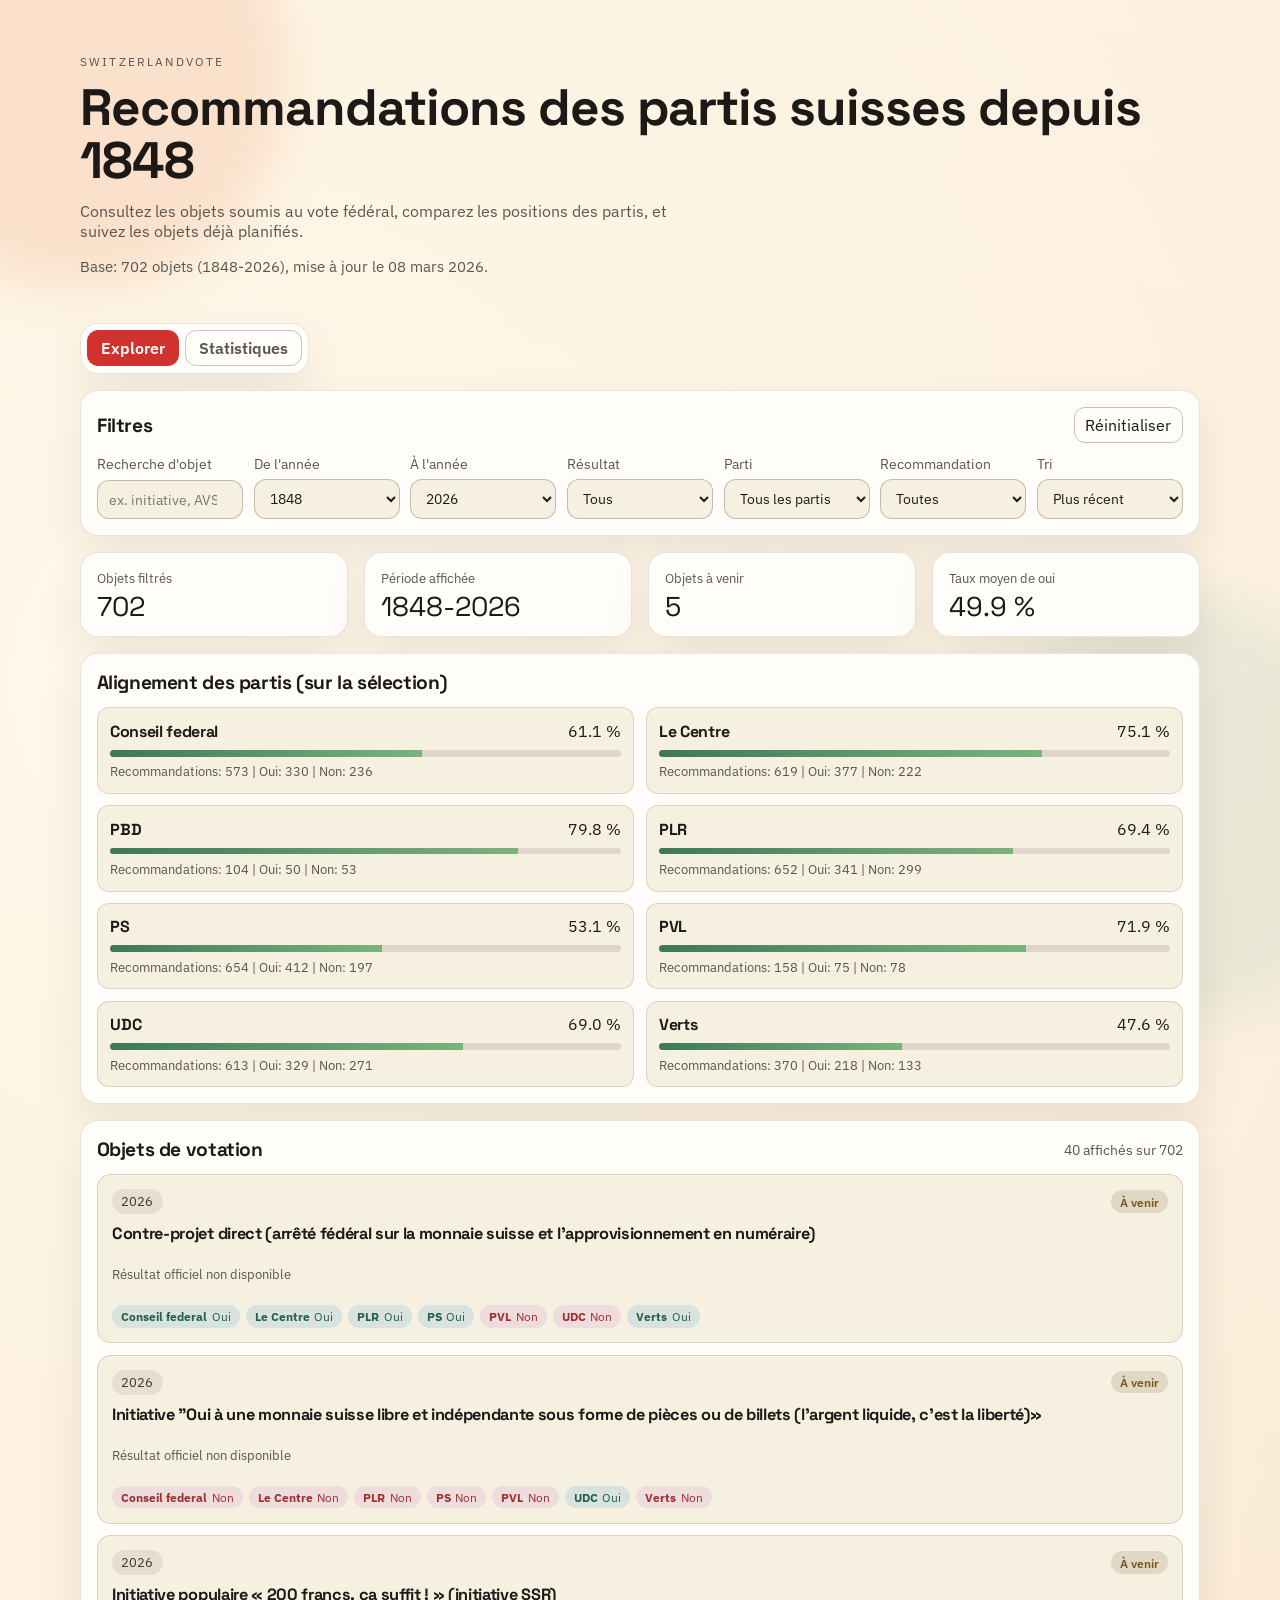
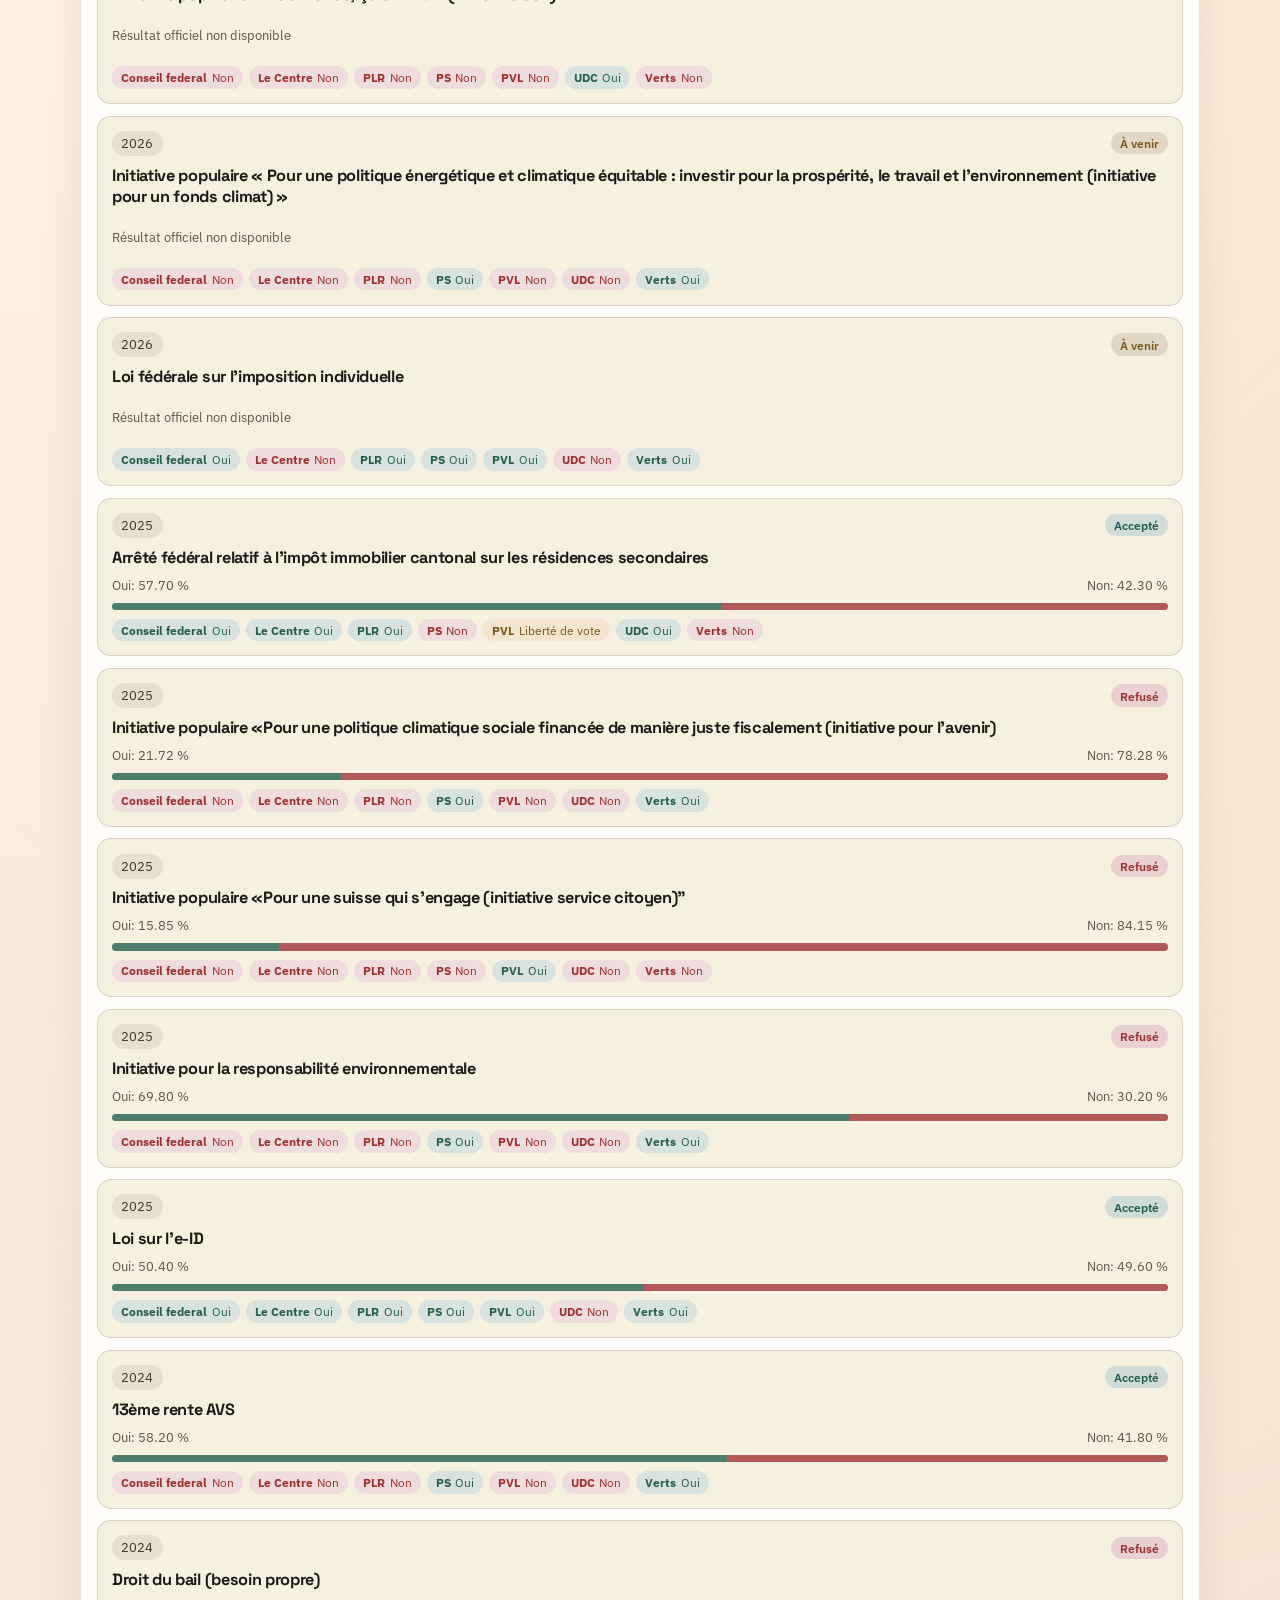
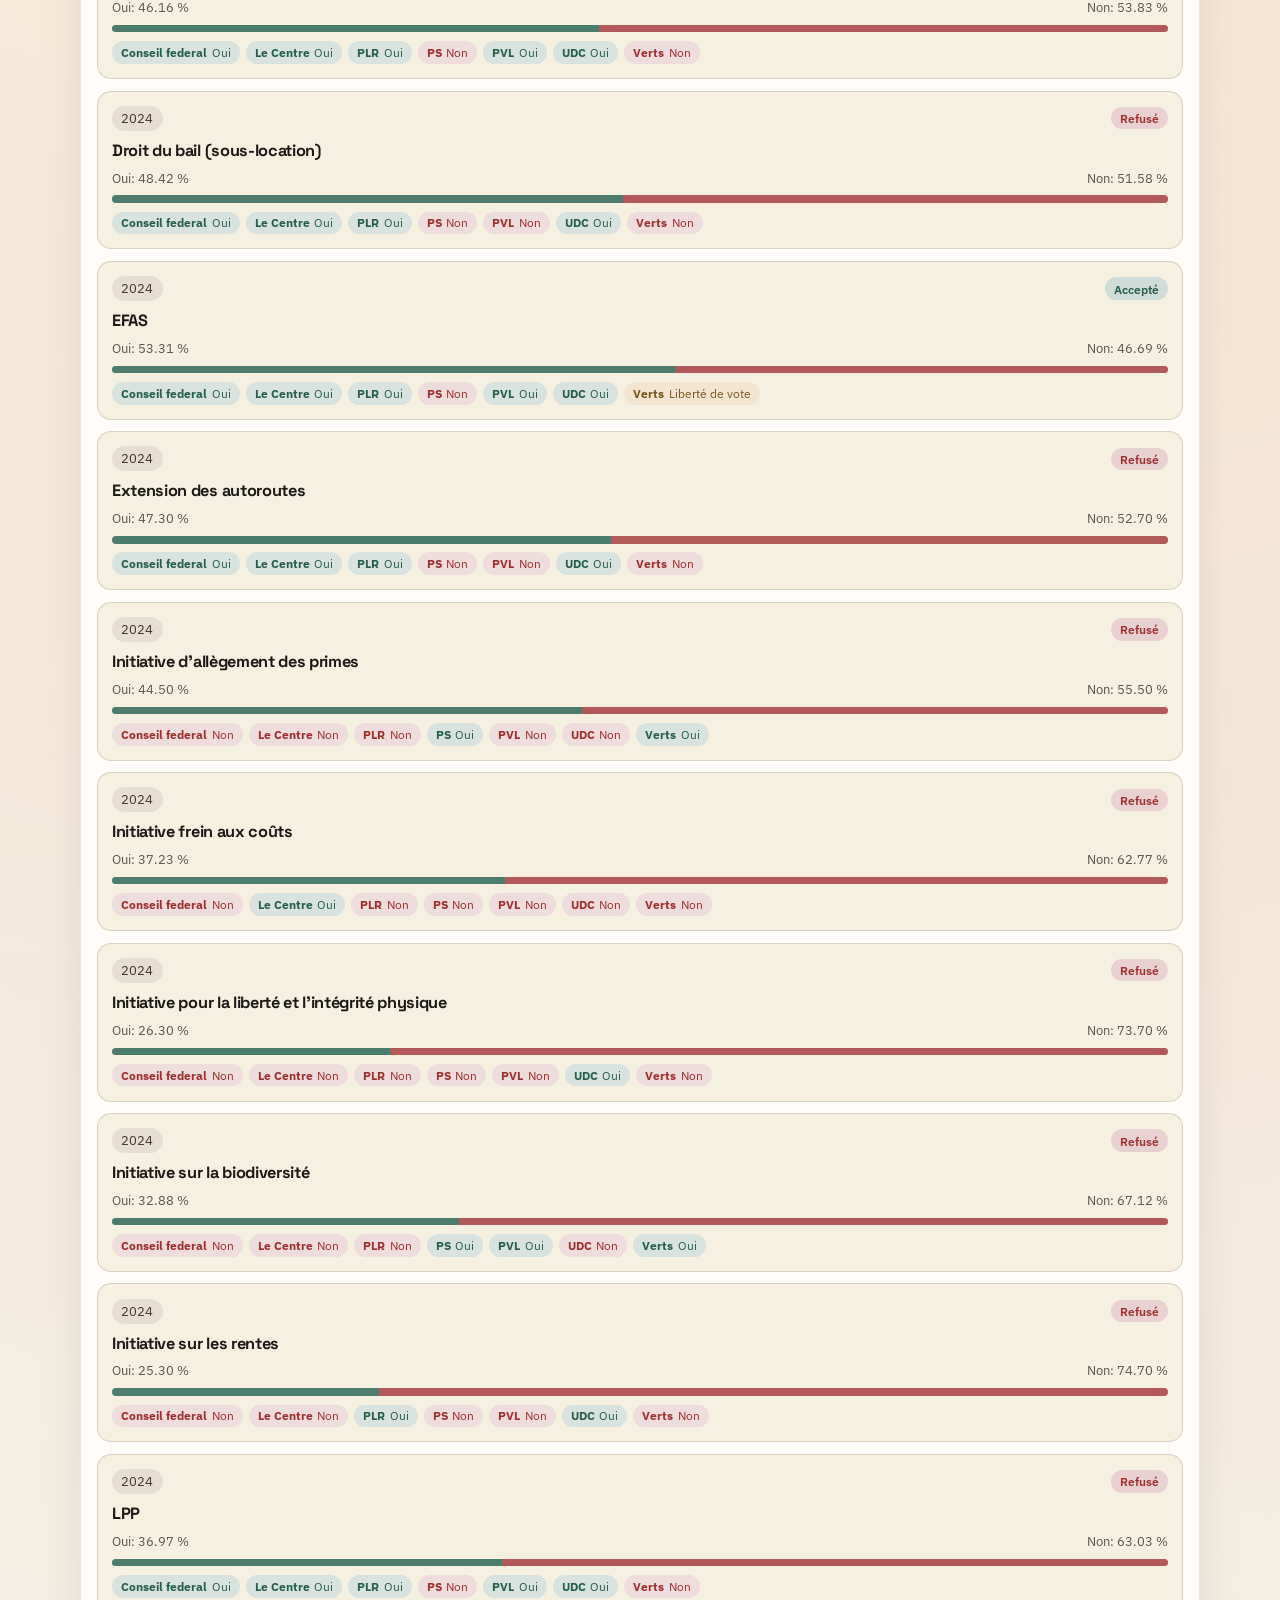
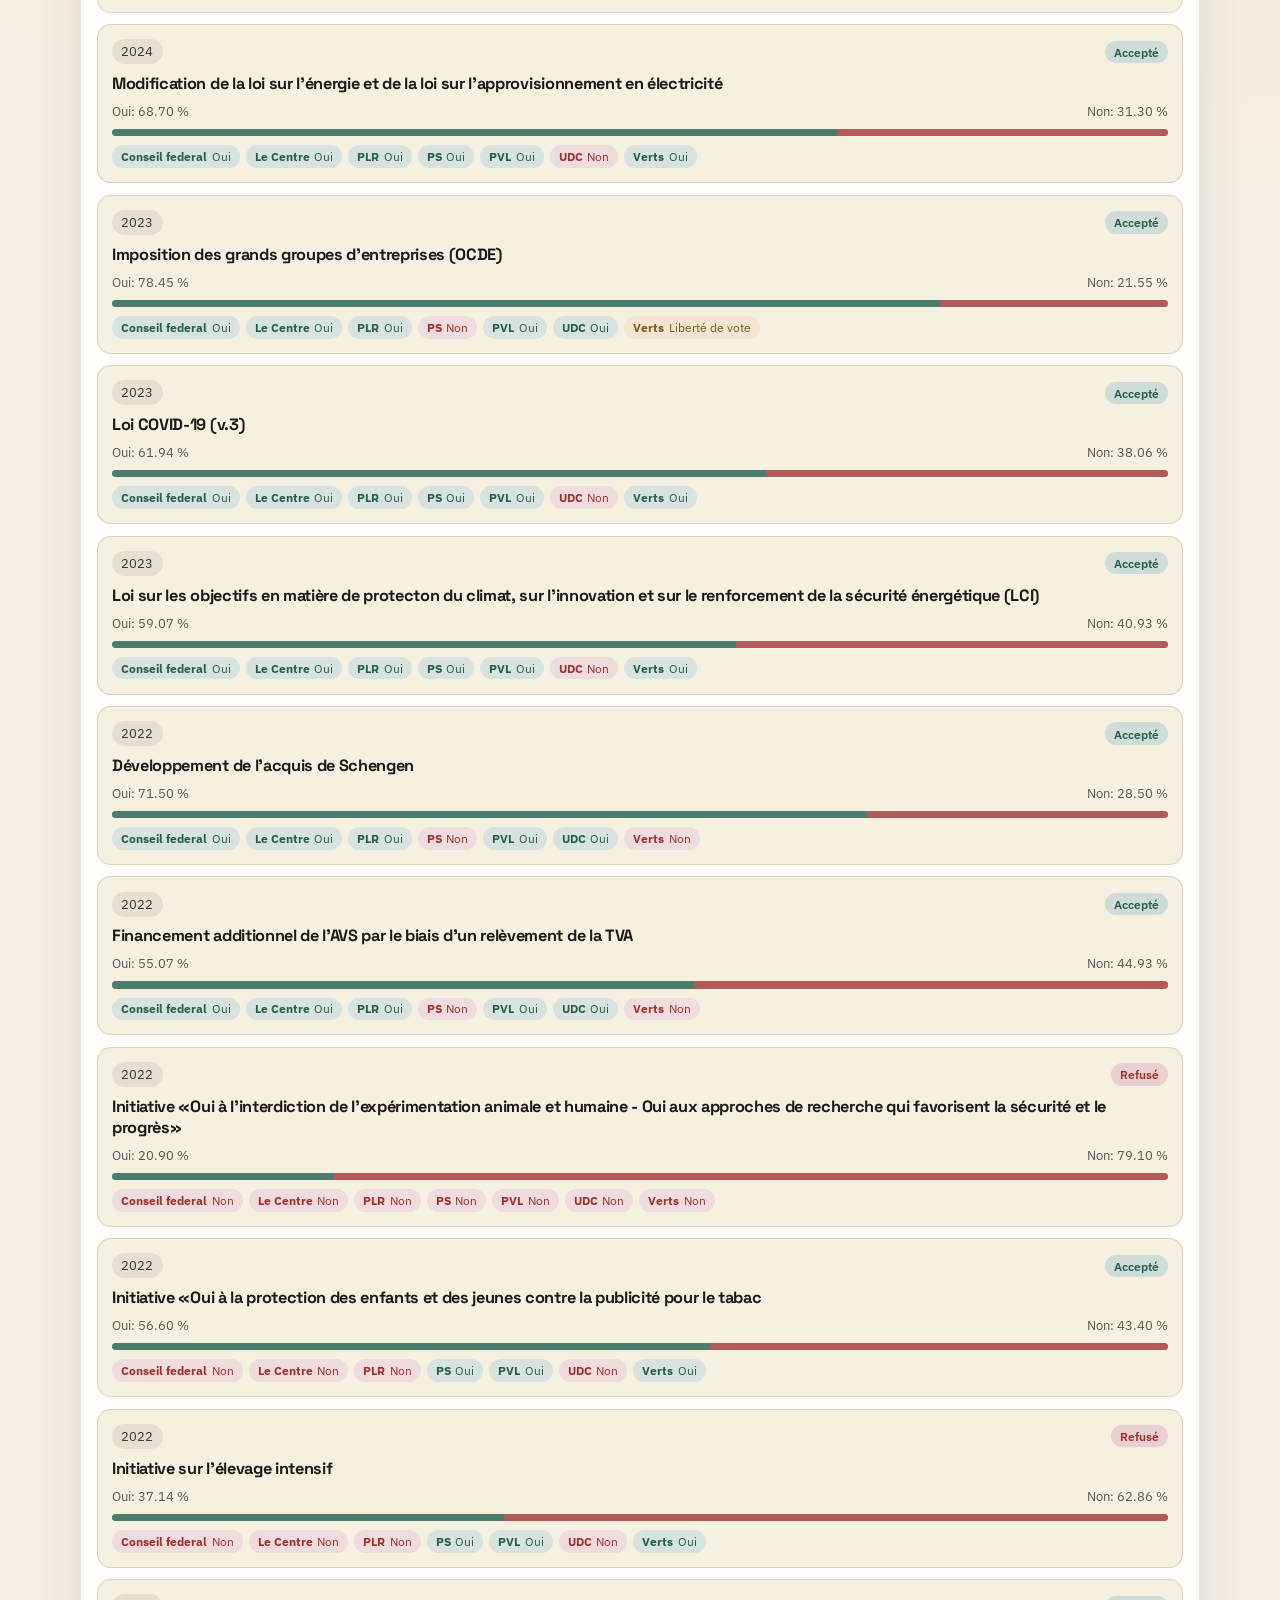
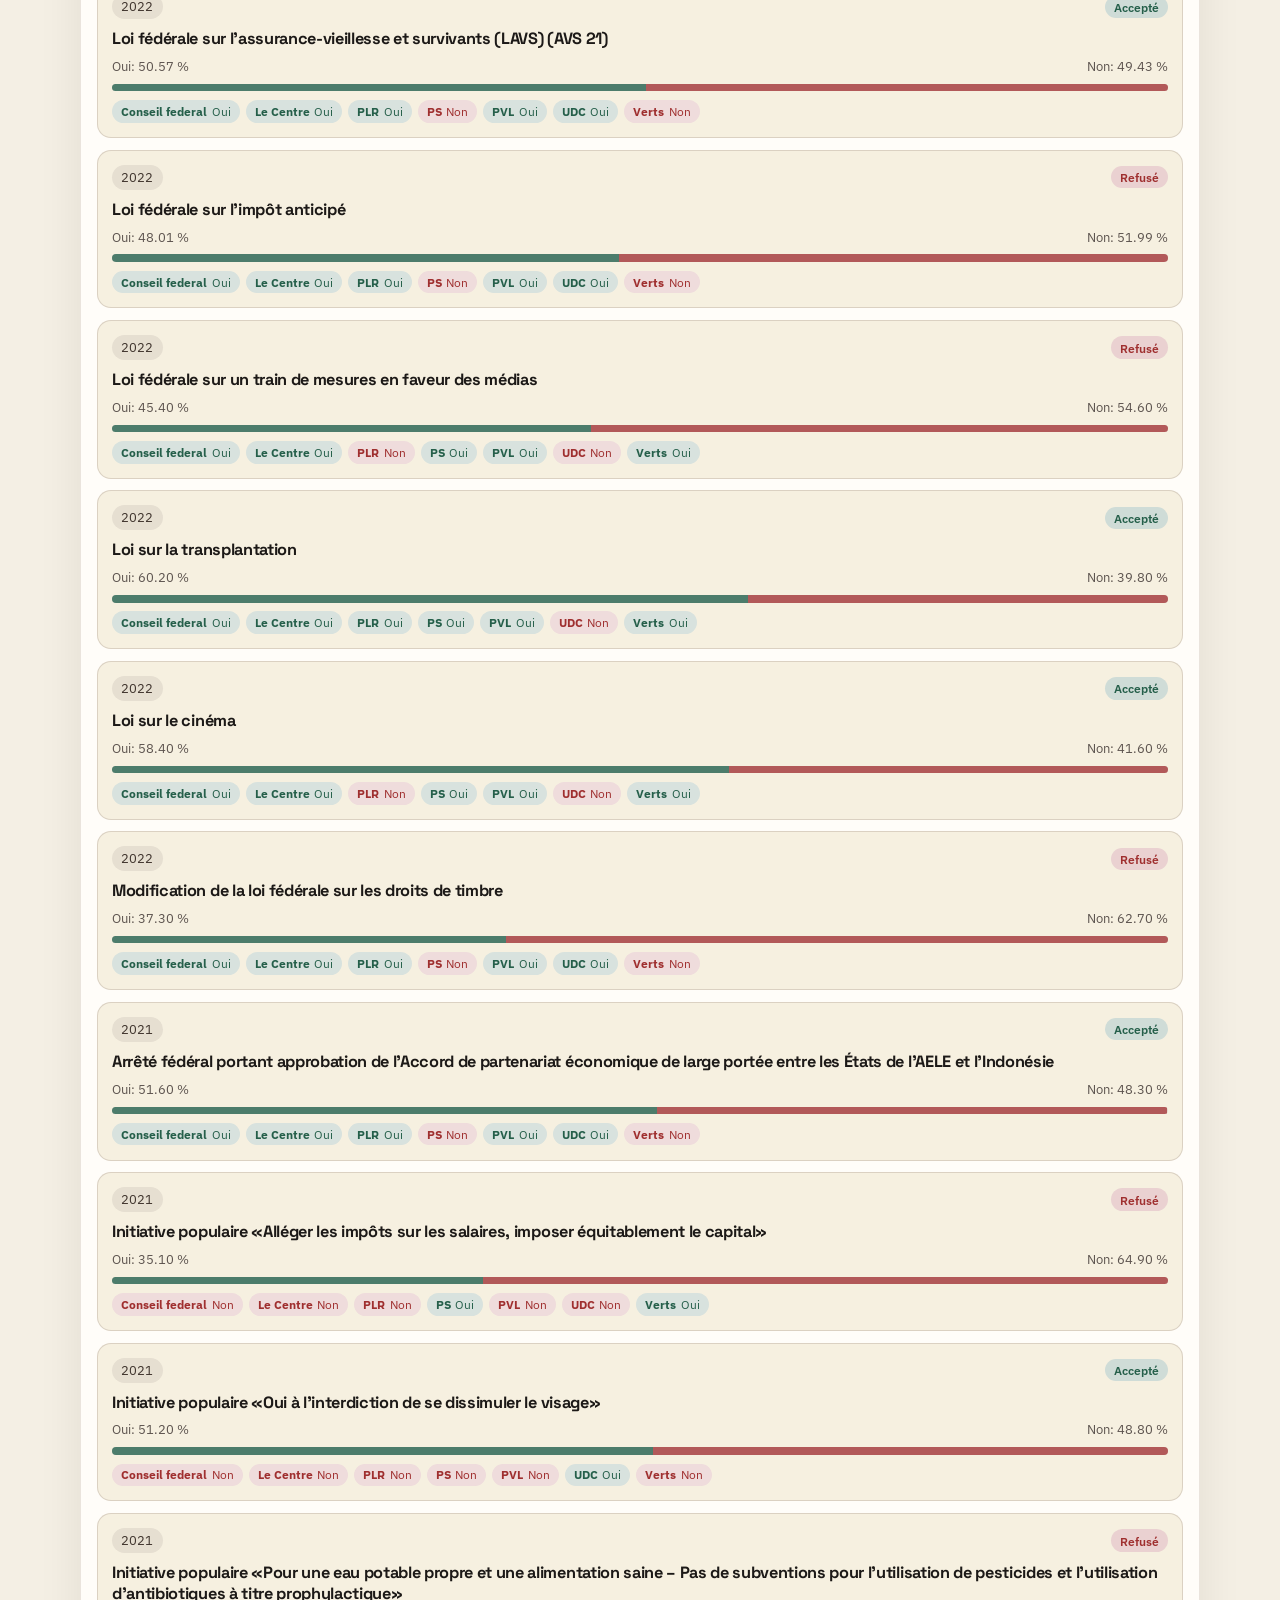
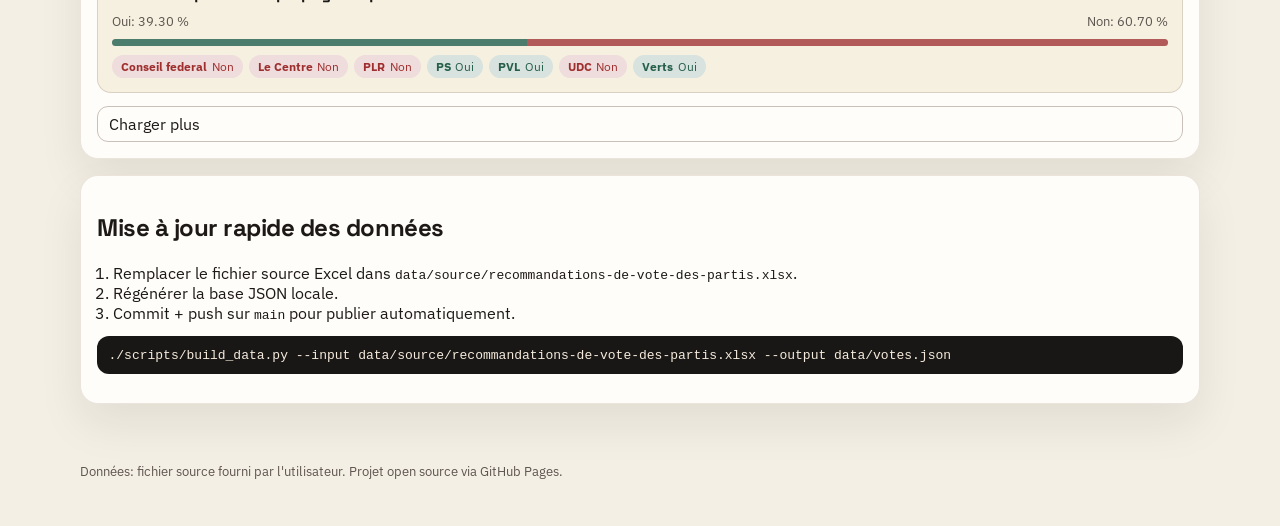
==== index.html @ 48f9ac08 "Use official Swiss legislature boundaries in statistics" ====
<!doctype html>
<html lang="fr">
  <head>
    <meta charset="utf-8" />
    <meta name="viewport" content="width=device-width, initial-scale=1" />
    <title>SwitzerlandVote | Recommandations des partis suisses</title>
    <meta
      name="description"
      content="Interface publique pour consulter les recommandations de vote des partis suisses, de 1848 à aujourd'hui."
    />
    <link rel="preconnect" href="https://fonts.googleapis.com" />
    <link rel="preconnect" href="https://fonts.gstatic.com" crossorigin />
    <link
      href="https://fonts.googleapis.com/css2?family=IBM+Plex+Sans:wght@400;500;600&family=Space+Grotesk:wght@500;700&display=swap"
      rel="stylesheet"
    />
    <link rel="stylesheet" href="styles.css" />
  </head>
  <body>
    <div class="bg-shape bg-shape-left" aria-hidden="true"></div>
    <div class="bg-shape bg-shape-right" aria-hidden="true"></div>

    <header class="hero reveal">
      <p class="eyebrow">SwitzerlandVote</p>
      <h1>Recommandations des partis suisses depuis 1848</h1>
      <p class="hero-copy">
        Consultez les objets soumis au vote fédéral, comparez les positions des partis, et suivez les objets déjà planifiés.
      </p>
      <p class="dataset-meta" id="dataset-meta"></p>
    </header>

    <main>
      <nav class="panel tabs reveal" aria-label="Navigation principale">
        <button id="tab-explorer" class="tab-button active" data-tab="explorer" type="button" aria-selected="true">
          Explorer
        </button>
        <button id="tab-statistics" class="tab-button" data-tab="statistics" type="button" aria-selected="false">
          Statistiques
        </button>
      </nav>

      <section id="view-explorer" class="view">
        <section class="panel controls reveal">
          <div class="section-head">
            <h2>Filtres</h2>
            <button id="reset-filters" class="ghost" type="button">Réinitialiser</button>
          </div>

          <form id="filters" class="control-grid" autocomplete="off">
            <label>
              Recherche d'objet
              <input id="search" name="search" type="search" placeholder="ex. initiative, AVS, énergie..." />
            </label>

            <label>
              De l'année
              <select id="year-from" name="year-from"></select>
            </label>

            <label>
              À l'année
              <select id="year-to" name="year-to"></select>
            </label>

            <label>
              Résultat
              <select id="result-filter" name="result-filter">
                <option value="all">Tous</option>
                <option value="oui">Accepté (oui)</option>
                <option value="non">Refusé (non)</option>
                <option value="upcoming">À venir</option>
              </select>
            </label>

            <label>
              Parti
              <select id="party-filter" name="party-filter">
                <option value="all">Tous les partis</option>
              </select>
            </label>

            <label>
              Recommandation
              <select id="recommendation-filter" name="recommendation-filter">
                <option value="all">Toutes</option>
                <option value="oui">Oui</option>
                <option value="non">Non</option>
                <option value="liberte de vote">Liberté de vote</option>
                <option value="neutre">Neutre</option>
                <option value="pas de position">Pas de position</option>
              </select>
            </label>

            <label>
              Tri
              <select id="sort-by" name="sort-by">
                <option value="year-desc">Plus récent</option>
                <option value="year-asc">Plus ancien</option>
                <option value="yes-desc">% Oui décroissant</option>
                <option value="no-desc">% Non décroissant</option>
              </select>
            </label>
          </form>
        </section>

        <section class="stats-grid reveal">
          <article class="panel stat">
            <p class="stat-label">Objets filtrés</p>
            <p id="stat-total" class="stat-value">-</p>
          </article>
          <article class="panel stat">
            <p class="stat-label">Période affichée</p>
            <p id="stat-period" class="stat-value">-</p>
          </article>
          <article class="panel stat">
            <p class="stat-label">Objets à venir</p>
            <p id="stat-upcoming" class="stat-value">-</p>
          </article>
          <article class="panel stat">
            <p class="stat-label">Taux moyen de oui</p>
            <p id="stat-yes-average" class="stat-value">-</p>
          </article>
        </section>

        <section class="panel reveal">
          <div class="section-head">
            <h2>Alignement des partis (sur la sélection)</h2>
          </div>
          <div id="party-stats" class="party-stats"></div>
        </section>

        <section class="panel reveal">
          <div class="section-head">
            <h2>Objets de votation</h2>
            <p id="result-count" class="result-count"></p>
          </div>
          <div id="votes-list" class="votes-list"></div>
          <button id="load-more" class="ghost wide" type="button">Charger plus</button>
        </section>
      </section>

      <section id="view-statistics" class="view hidden">
        <section class="panel reveal">
          <div class="section-head">
            <h2>Votations les plus marquées</h2>
          </div>
          <p class="section-note">
            Classement basé sur le pourcentage national de oui/non pour les objets avec résultat officiel.
          </p>
          <div class="rank-grid">
            <article class="rank-card">
              <h3>Les plus acceptées</h3>
              <ol id="top-accepted-list" class="ranking-list"></ol>
            </article>
            <article class="rank-card">
              <h3>Les plus refusées</h3>
              <ol id="top-rejected-list" class="ranking-list"></ol>
            </article>
          </div>
        </section>

        <section class="panel reveal">
          <div class="section-head">
            <h2>Résultats par parti et législature</h2>
          </div>
          <p class="section-note">
            Découpage officiel basé sur les années d'élections fédérales du Conseil national (1848, 1851, …, 2023).
            Comme la base contient l'année et non la date exacte, les objets d'une année électorale sont rattachés
            à la nouvelle législature.
          </p>

          <form class="legislature-filters" autocomplete="off">
            <label>
              Parti
              <select id="legislature-party-filter" name="legislature-party-filter">
                <option value="all">Tous les partis</option>
              </select>
            </label>

            <label>
              Législature
              <select id="legislature-filter" name="legislature-filter">
                <option value="all">Toutes les législatures</option>
              </select>
            </label>
          </form>

          <p id="legislature-summary" class="result-count"></p>

          <div class="table-wrap">
            <table class="legislature-table">
              <thead>
                <tr>
                  <th>Législature</th>
                  <th>Période</th>
                  <th>Parti</th>
                  <th>Recommandations</th>
                  <th>Oui</th>
                  <th>Non</th>
                  <th>Autres</th>
                  <th>Gagné</th>
                  <th>Perdu</th>
                  <th>Alignement</th>
                </tr>
              </thead>
              <tbody id="legislature-table-body"></tbody>
            </table>
          </div>
        </section>
      </section>

      <section class="panel info reveal">
        <h2>Mise à jour rapide des données</h2>
        <ol>
          <li>Remplacer le fichier source Excel dans <code>data/source/recommandations-de-vote-des-partis.xlsx</code>.</li>
          <li>Régénérer la base JSON locale.</li>
          <li>Commit + push sur <code>main</code> pour publier automatiquement.</li>
        </ol>
        <pre><code>./scripts/build_data.py --input data/source/recommandations-de-vote-des-partis.xlsx --output data/votes.json</code></pre>
      </section>
    </main>

    <footer>
      <p>Données: fichier source fourni par l'utilisateur. Projet open source via GitHub Pages.</p>
    </footer>

    <script type="module" src="app.js"></script>
  </body>
</html>
---- styles.css ----
:root {
  --bg: #f4efe4;
  --surface: #fffdf8;
  --surface-strong: #f6f0e0;
  --ink: #1c1917;
  --muted: #5d544f;
  --accent: #d2322d;
  --accent-soft: #f5d4d0;
  --ok: #255f4a;
  --no: #9f2f2f;
  --warn: #8d641e;
  --neutral: #4f5963;
  --radius: 18px;
  --shadow: 0 20px 45px rgba(23, 20, 14, 0.08);
}

* {
  box-sizing: border-box;
}

body {
  margin: 0;
  min-height: 100vh;
  font-family: "IBM Plex Sans", sans-serif;
  color: var(--ink);
  background:
    radial-gradient(circle at 16% 8%, #fff8e8 0%, transparent 45%),
    radial-gradient(circle at 80% 20%, #f7d5be 0%, transparent 48%),
    var(--bg);
}

.bg-shape {
  position: fixed;
  width: 420px;
  height: 420px;
  border-radius: 999px;
  filter: blur(24px);
  opacity: 0.35;
  pointer-events: none;
  z-index: -1;
}

.bg-shape-left {
  top: -130px;
  left: -130px;
  background: #f6be9f;
}

.bg-shape-right {
  right: -110px;
  bottom: -120px;
  background: #c8dbc7;
}

header,
main,
footer {
  width: min(1120px, calc(100% - 2rem));
  margin: 0 auto;
}

.hero {
  padding: 3.4rem 0 2rem;
}

.eyebrow {
  margin: 0;
  letter-spacing: 0.18em;
  text-transform: uppercase;
  font-size: 0.75rem;
  color: var(--muted);
}

h1,
h2,
h3 {
  font-family: "Space Grotesk", sans-serif;
  letter-spacing: -0.02em;
}

h1 {
  margin: 0.7rem 0 0.8rem;
  font-size: clamp(2rem, 4vw, 3.2rem);
  line-height: 1.05;
}

.hero-copy {
  max-width: 60ch;
  margin: 0;
  color: var(--muted);
}

.dataset-meta {
  margin-top: 1rem;
  color: var(--muted);
  font-size: 0.92rem;
}

main {
  padding-bottom: 2.2rem;
  display: grid;
  gap: 1rem;
}

.view {
  display: grid;
  gap: 1rem;
}

.hidden {
  display: none;
}

.panel {
  background: color-mix(in srgb, var(--surface) 88%, #ffffff 12%);
  border: 1px solid rgba(161, 136, 118, 0.22);
  border-radius: var(--radius);
  padding: 1rem;
  box-shadow: var(--shadow);
}

.tabs {
  display: inline-flex;
  gap: 0.4rem;
  padding: 0.4rem;
  width: fit-content;
}

.tab-button {
  border: 1px solid rgba(131, 115, 102, 0.42);
  background: transparent;
  border-radius: 11px;
  padding: 0.45rem 0.8rem;
  color: var(--muted);
  cursor: pointer;
  font-weight: 600;
}

.tab-button.active {
  color: #fff;
  background: var(--accent);
  border-color: var(--accent);
}

.tab-button:hover {
  border-color: var(--accent);
}

.section-head {
  display: flex;
  gap: 1rem;
  align-items: center;
  justify-content: space-between;
  margin-bottom: 0.75rem;
}

.section-head h2 {
  margin: 0;
  font-size: 1.2rem;
}

.section-note {
  margin: 0 0 0.9rem;
  color: var(--muted);
  font-size: 0.9rem;
}

.control-grid {
  display: grid;
  grid-template-columns: repeat(7, minmax(0, 1fr));
  gap: 0.65rem;
}

label {
  display: grid;
  gap: 0.34rem;
  font-size: 0.85rem;
  color: var(--muted);
}

input,
select,
button {
  font: inherit;
}

input,
select {
  width: 100%;
  border-radius: 12px;
  border: 1px solid rgba(134, 120, 109, 0.45);
  padding: 0.58rem 0.7rem;
  background: var(--surface-strong);
  color: var(--ink);
}

input:focus,
select:focus,
button:focus {
  outline: 2px solid color-mix(in srgb, var(--accent) 56%, white 44%);
  outline-offset: 1px;
}

.stats-grid {
  display: grid;
  grid-template-columns: repeat(4, minmax(0, 1fr));
  gap: 1rem;
}

.stat-label {
  margin: 0;
  color: var(--muted);
  font-size: 0.84rem;
}

.stat-value {
  margin: 0.36rem 0 0;
  font-family: "Space Grotesk", sans-serif;
  font-size: 1.7rem;
  line-height: 1;
}

.party-stats {
  display: grid;
  grid-template-columns: repeat(2, minmax(0, 1fr));
  gap: 0.7rem;
}

.party-row {
  background: var(--surface-strong);
  border: 1px solid rgba(146, 128, 115, 0.26);
  border-radius: 12px;
  padding: 0.78rem;
}

.party-row header {
  width: 100%;
  margin: 0 0 0.5rem;
  display: flex;
  justify-content: space-between;
  align-items: baseline;
  gap: 0.5rem;
}

.party-row h3 {
  margin: 0;
  font-size: 1rem;
}

.party-row p {
  margin: 0.43rem 0 0;
  color: var(--muted);
  font-size: 0.82rem;
}

.bar {
  width: 100%;
  height: 0.42rem;
  background: #dfd5c8;
  border-radius: 999px;
  overflow: hidden;
}

.bar > span {
  display: block;
  height: 100%;
  background: linear-gradient(90deg, #3e7858, #7bb37d);
}

.votes-list {
  display: grid;
  gap: 0.72rem;
}

.vote-card {
  background: var(--surface-strong);
  border: 1px solid rgba(136, 117, 103, 0.25);
  border-radius: 14px;
  padding: 0.88rem;
  display: grid;
  gap: 0.56rem;
}

.vote-top {
  display: flex;
  align-items: center;
  justify-content: space-between;
  gap: 0.7rem;
}

.year-badge {
  display: inline-flex;
  align-items: center;
  border-radius: 999px;
  font-size: 0.8rem;
  padding: 0.25rem 0.58rem;
  background: #e6dfd1;
  color: #40352e;
}

.result-pill {
  display: inline-flex;
  align-items: center;
  border-radius: 999px;
  font-size: 0.78rem;
  padding: 0.2rem 0.56rem;
  font-weight: 600;
}

.result-pill.result-oui {
  background: color-mix(in srgb, var(--ok) 22%, white 78%);
  color: var(--ok);
}

.result-pill.result-non {
  background: color-mix(in srgb, var(--no) 22%, white 78%);
  color: var(--no);
}

.result-pill.result-upcoming {
  background: color-mix(in srgb, var(--warn) 26%, white 74%);
  color: #7a571c;
}

.vote-title {
  margin: 0;
  font-size: 1.02rem;
}

.percent-row {
  display: flex;
  justify-content: space-between;
  gap: 1rem;
  color: var(--muted);
  font-size: 0.82rem;
}

.result-track {
  border-radius: 999px;
  width: 100%;
  height: 0.45rem;
  overflow: hidden;
  display: flex;
  background: #e4dad0;
}

.result-yes {
  background: color-mix(in srgb, var(--ok) 82%, white 18%);
}

.result-no {
  background: color-mix(in srgb, var(--no) 80%, white 20%);
}

.chips {
  display: flex;
  flex-wrap: wrap;
  gap: 0.38rem;
}

.chip {
  display: inline-flex;
  align-items: center;
  border-radius: 999px;
  padding: 0.18rem 0.5rem;
  font-size: 0.74rem;
  border: 1px solid transparent;
}

.chip strong {
  margin-right: 0.28rem;
}

.chip-oui {
  background: color-mix(in srgb, var(--ok) 18%, white 82%);
  color: var(--ok);
}

.chip-non {
  background: color-mix(in srgb, var(--no) 17%, white 83%);
  color: var(--no);
}

.chip-liberte-de-vote {
  background: color-mix(in srgb, #cc8e2d 23%, white 77%);
  color: #7a571c;
}

.chip-neutre,
.chip-pas-de-position,
.chip-empty {
  background: color-mix(in srgb, var(--neutral) 15%, white 85%);
  color: var(--neutral);
}

.chip-highlight {
  border-color: color-mix(in srgb, var(--accent) 55%, white 45%);
  box-shadow: 0 0 0 1px color-mix(in srgb, var(--accent) 35%, white 65%);
}

.rank-grid {
  display: grid;
  grid-template-columns: repeat(2, minmax(0, 1fr));
  gap: 0.8rem;
}

.rank-card {
  background: var(--surface-strong);
  border: 1px solid rgba(146, 128, 115, 0.26);
  border-radius: 12px;
  padding: 0.85rem;
}

.rank-card h3 {
  margin: 0 0 0.65rem;
  font-size: 1rem;
}

.ranking-list {
  margin: 0;
  padding-left: 1.2rem;
  display: grid;
  gap: 0.56rem;
}

.ranking-list li {
  color: var(--ink);
}

.rank-line {
  margin: 0;
  display: flex;
  gap: 0.42rem;
  align-items: baseline;
}

.rank-index {
  color: var(--muted);
}

.rank-percent {
  font-weight: 700;
}

.rank-accepted {
  color: var(--ok);
}

.rank-rejected {
  color: var(--no);
}

.rank-year {
  color: var(--muted);
  font-size: 0.82rem;
}

.rank-object {
  margin: 0.15rem 0 0;
  color: var(--ink);
  font-size: 0.88rem;
}

.ranking-empty {
  color: var(--muted);
}

.legislature-filters {
  display: grid;
  grid-template-columns: repeat(2, minmax(0, 1fr));
  gap: 0.7rem;
  margin-bottom: 0.75rem;
}

.table-wrap {
  overflow: auto;
  border: 1px solid rgba(136, 117, 103, 0.28);
  border-radius: 12px;
}

.legislature-table {
  width: 100%;
  border-collapse: collapse;
  min-width: 960px;
  background: var(--surface-strong);
}

.legislature-table th,
.legislature-table td {
  text-align: left;
  padding: 0.56rem 0.62rem;
  border-bottom: 1px solid rgba(136, 117, 103, 0.22);
  font-size: 0.84rem;
}

.legislature-table th {
  position: sticky;
  top: 0;
  background: #efe5d6;
  z-index: 1;
}

.table-empty {
  color: var(--muted);
}

.ghost {
  border: 1px solid rgba(131, 115, 102, 0.44);
  background: transparent;
  border-radius: 11px;
  padding: 0.46rem 0.66rem;
  color: var(--ink);
  cursor: pointer;
}

.ghost:hover {
  border-color: var(--accent);
  color: var(--accent);
}

.wide {
  width: 100%;
  margin-top: 0.8rem;
}

.result-count {
  margin: 0;
  color: var(--muted);
  font-size: 0.88rem;
}

.info ol {
  margin: 0.45rem 0 0.4rem 1rem;
  padding: 0;
}

.info pre {
  overflow-x: auto;
  padding: 0.72rem;
  border-radius: 12px;
  background: #191715;
  color: #f5ebdd;
}

footer {
  padding: 0.6rem 0 2rem;
  color: var(--muted);
  font-size: 0.84rem;
}

.reveal {
  opacity: 0;
  transform: translateY(14px);
  animation: appear 0.55s ease forwards;
}

.reveal:nth-child(2) {
  animation-delay: 0.06s;
}

.reveal:nth-child(3) {
  animation-delay: 0.12s;
}

@keyframes appear {
  to {
    opacity: 1;
    transform: translateY(0);
  }
}

@media (max-width: 1100px) {
  .control-grid {
    grid-template-columns: repeat(4, minmax(0, 1fr));
  }
}

@media (max-width: 800px) {
  .stats-grid {
    grid-template-columns: repeat(2, minmax(0, 1fr));
  }

  .party-stats {
    grid-template-columns: 1fr;
  }

  .control-grid,
  .rank-grid {
    grid-template-columns: repeat(2, minmax(0, 1fr));
  }

  .legislature-filters {
    grid-template-columns: 1fr;
  }
}

@media (max-width: 560px) {
  header,
  main,
  footer {
    width: calc(100% - 1rem);
  }

  .control-grid,
  .stats-grid,
  .rank-grid {
    grid-template-columns: 1fr;
  }

  .section-head {
    flex-direction: column;
    align-items: flex-start;
  }

  .tabs {
    width: 100%;
  }

  .tab-button {
    flex: 1;
    text-align: center;
  }
}
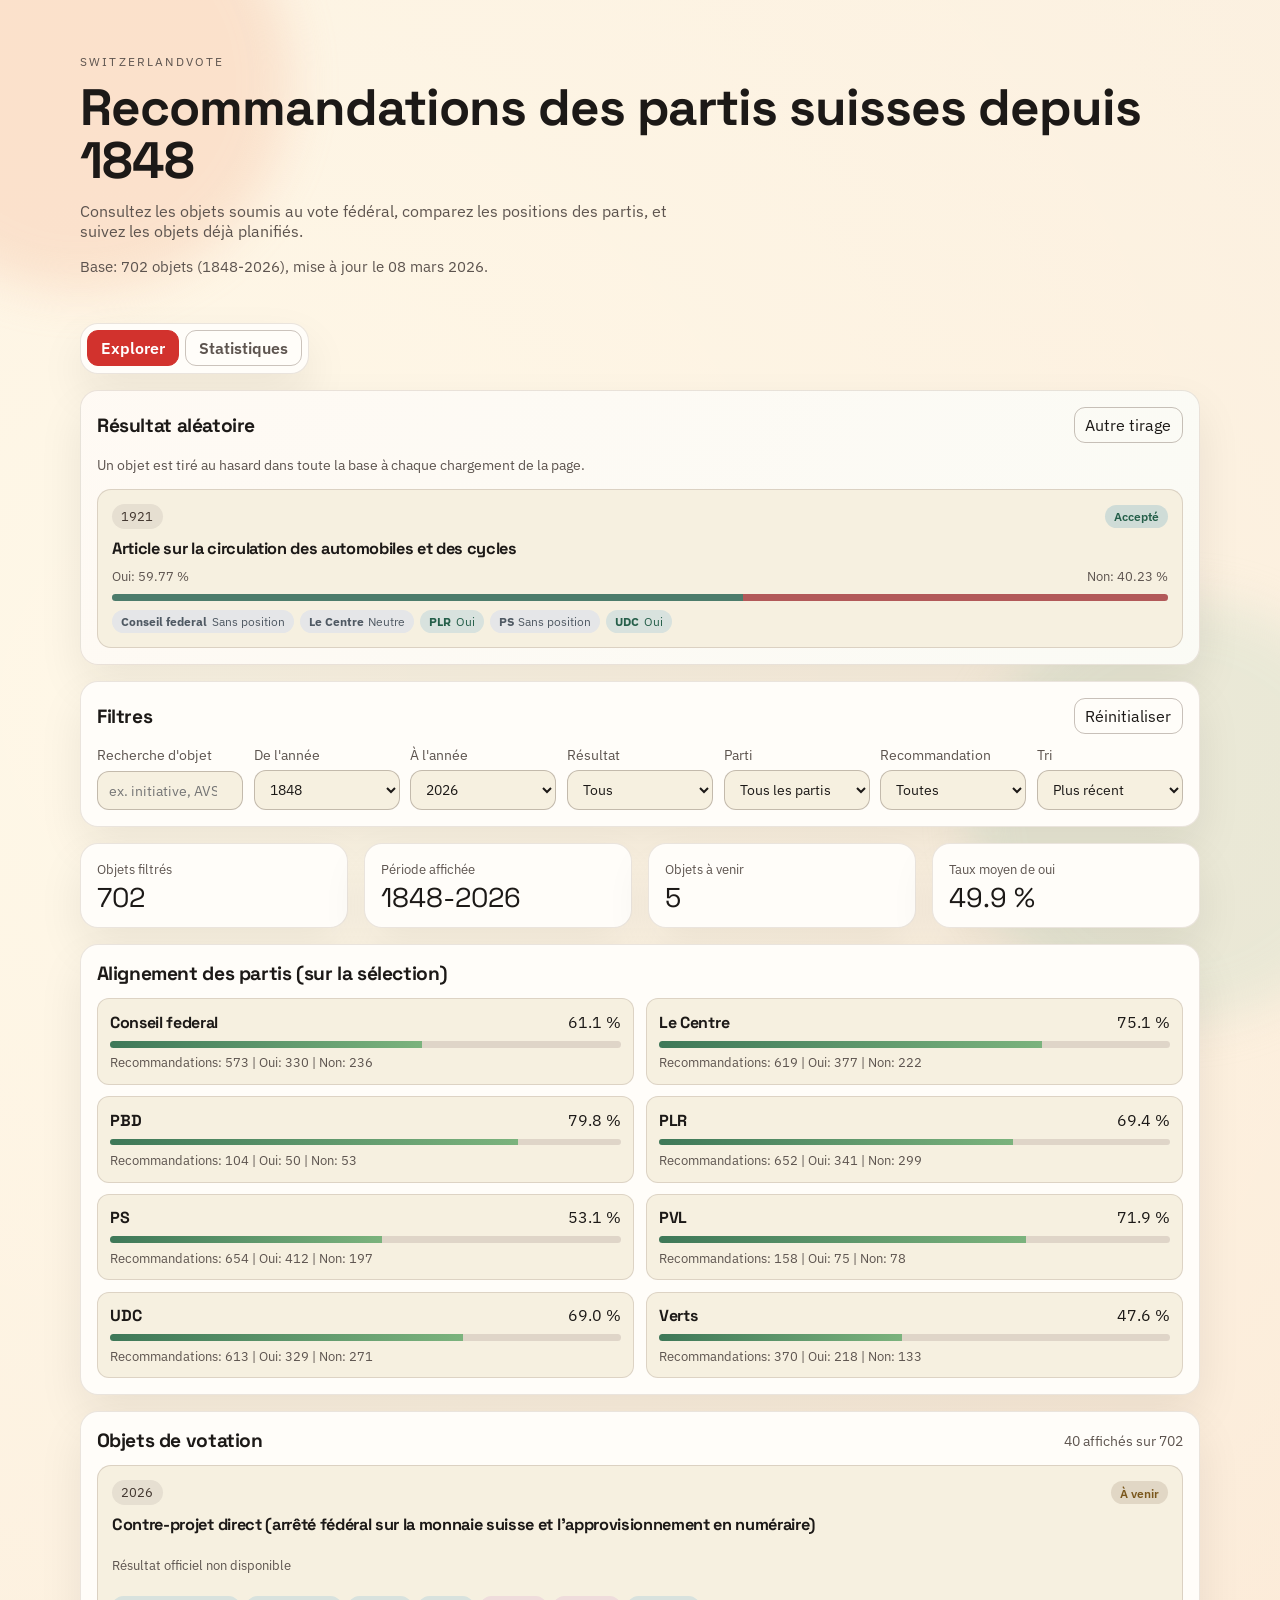
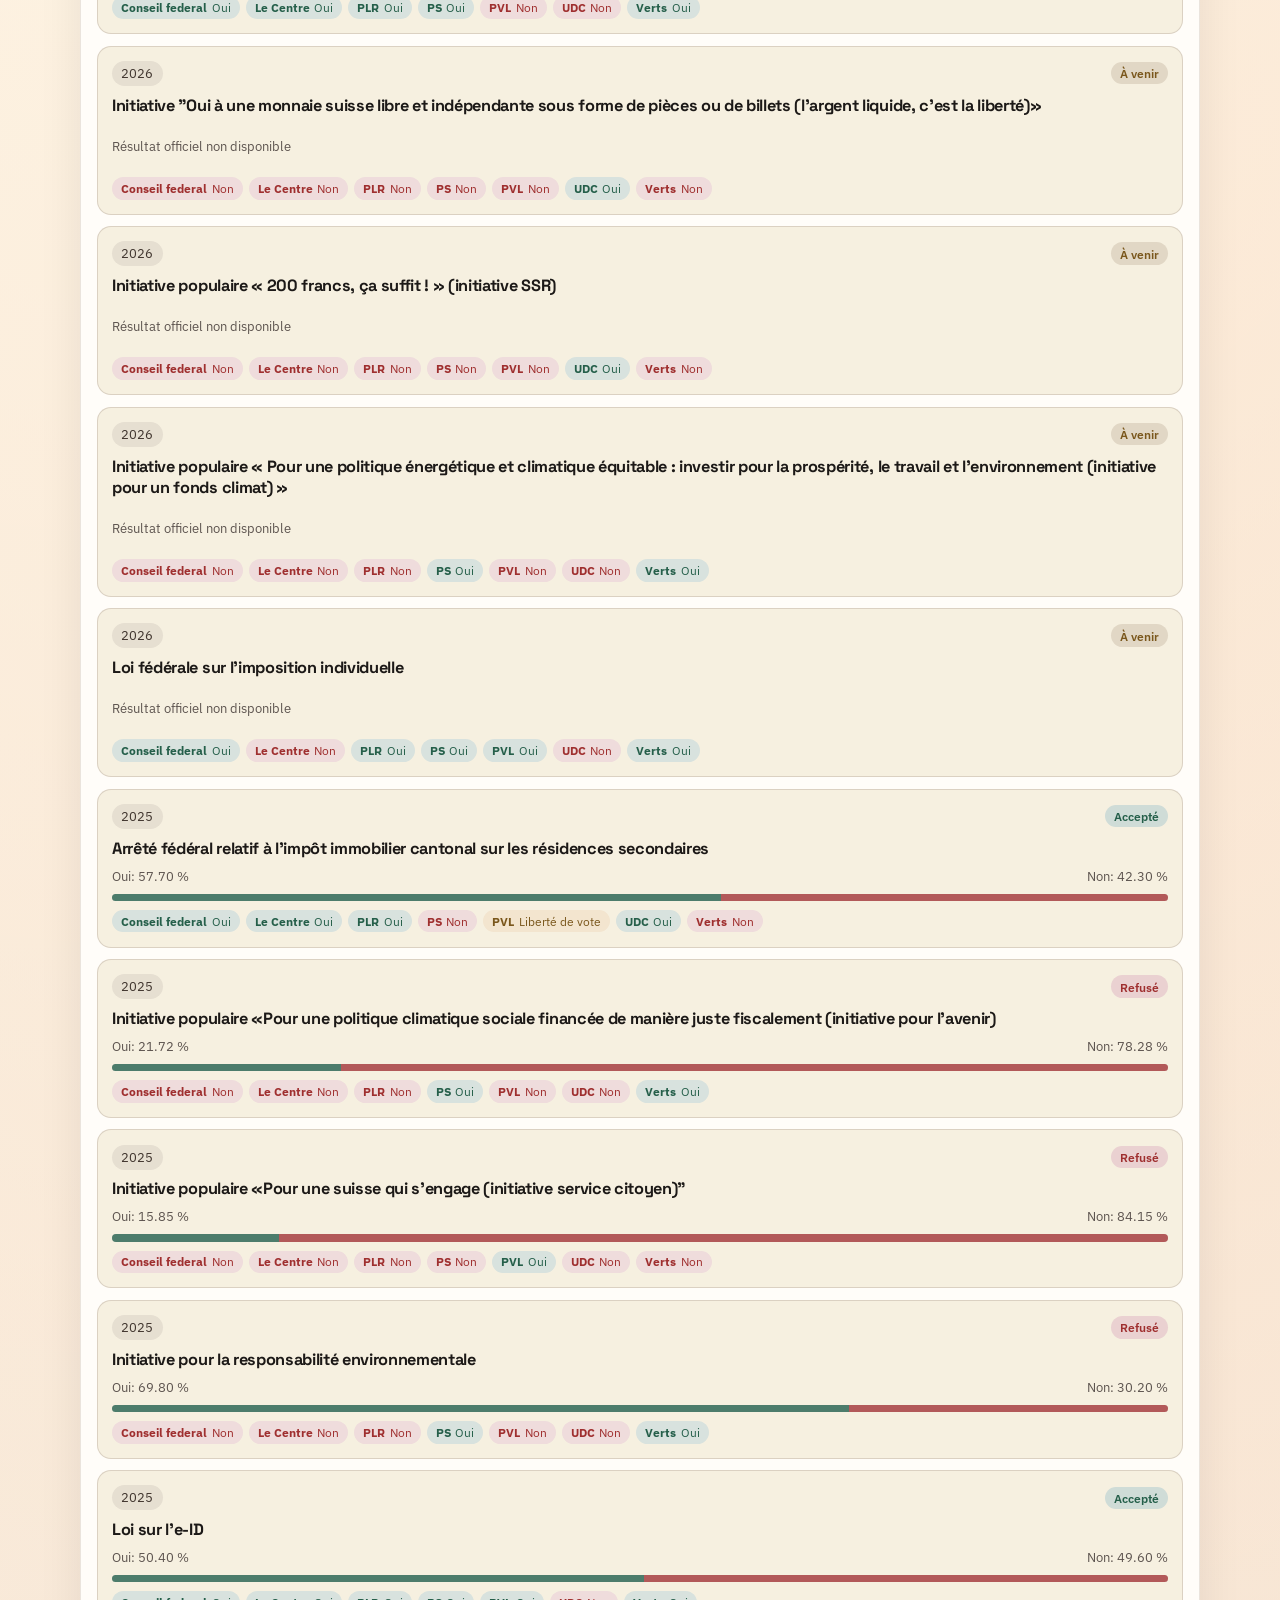
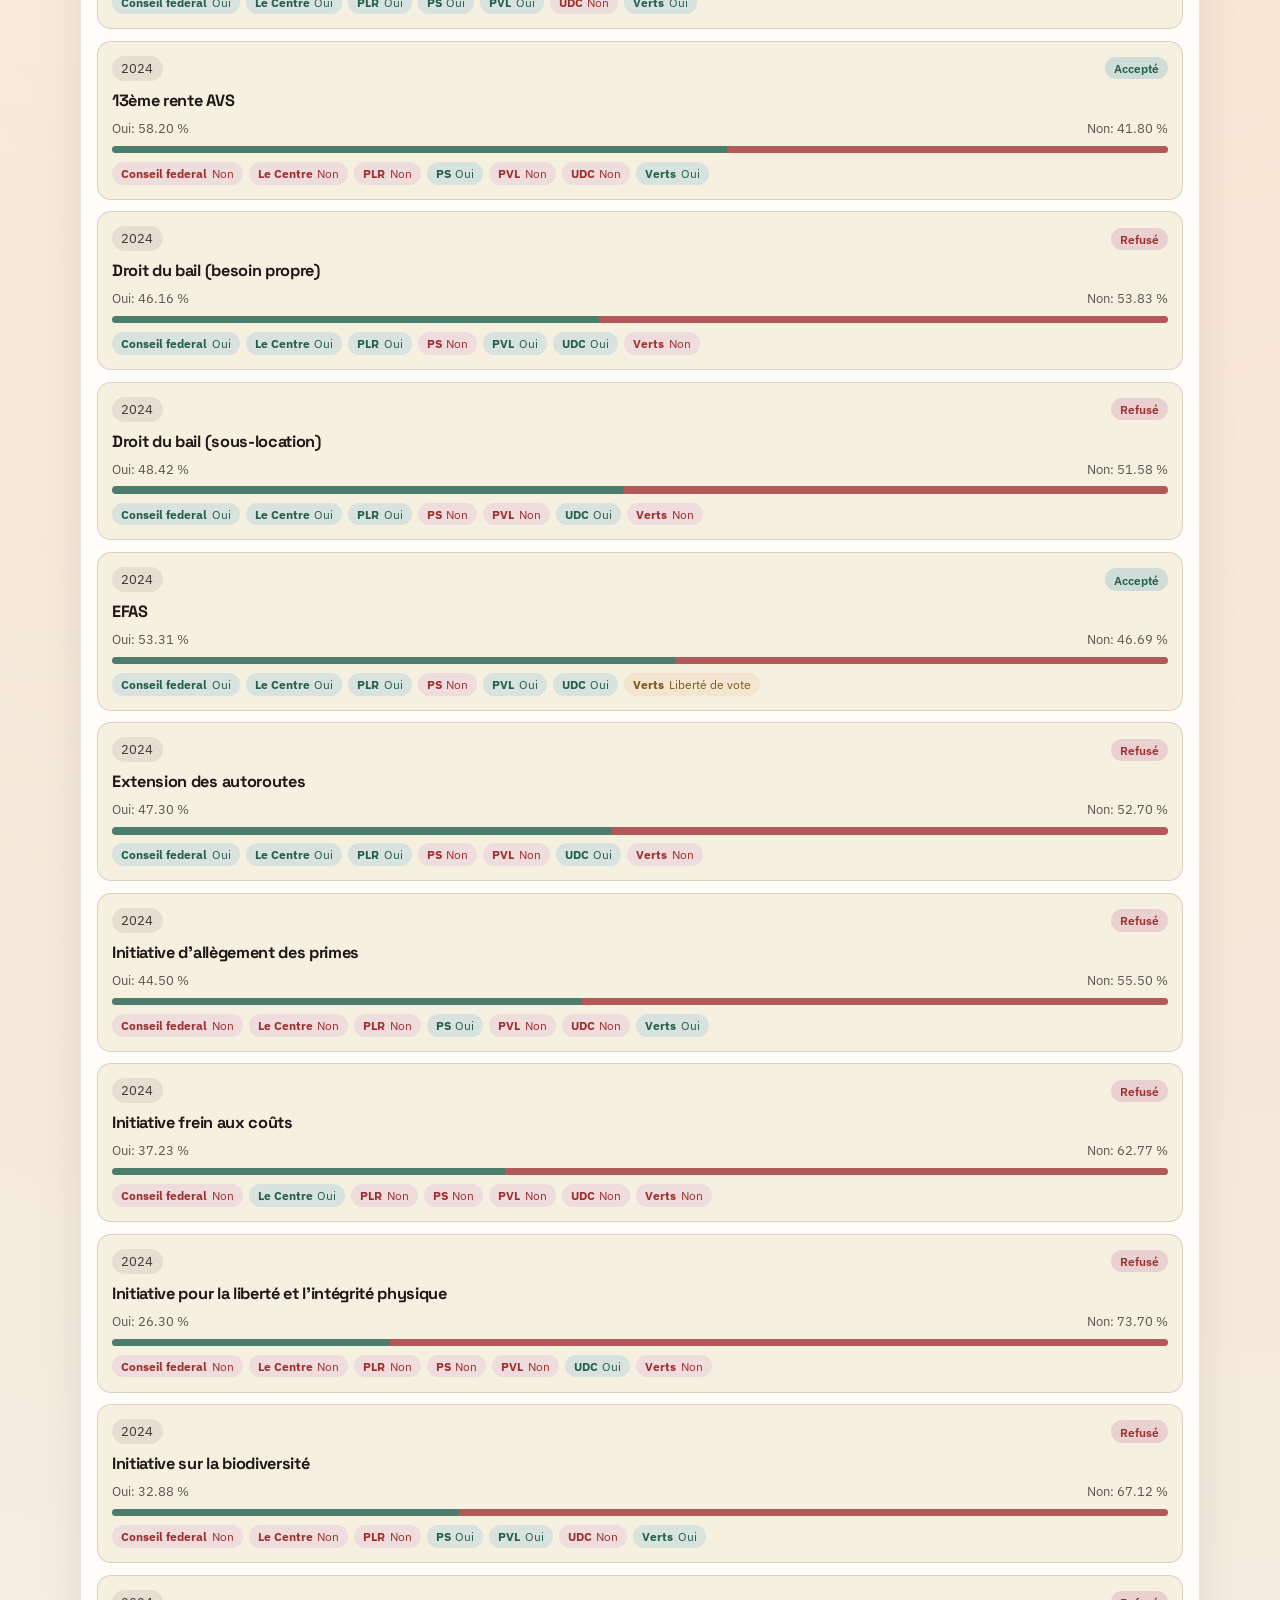
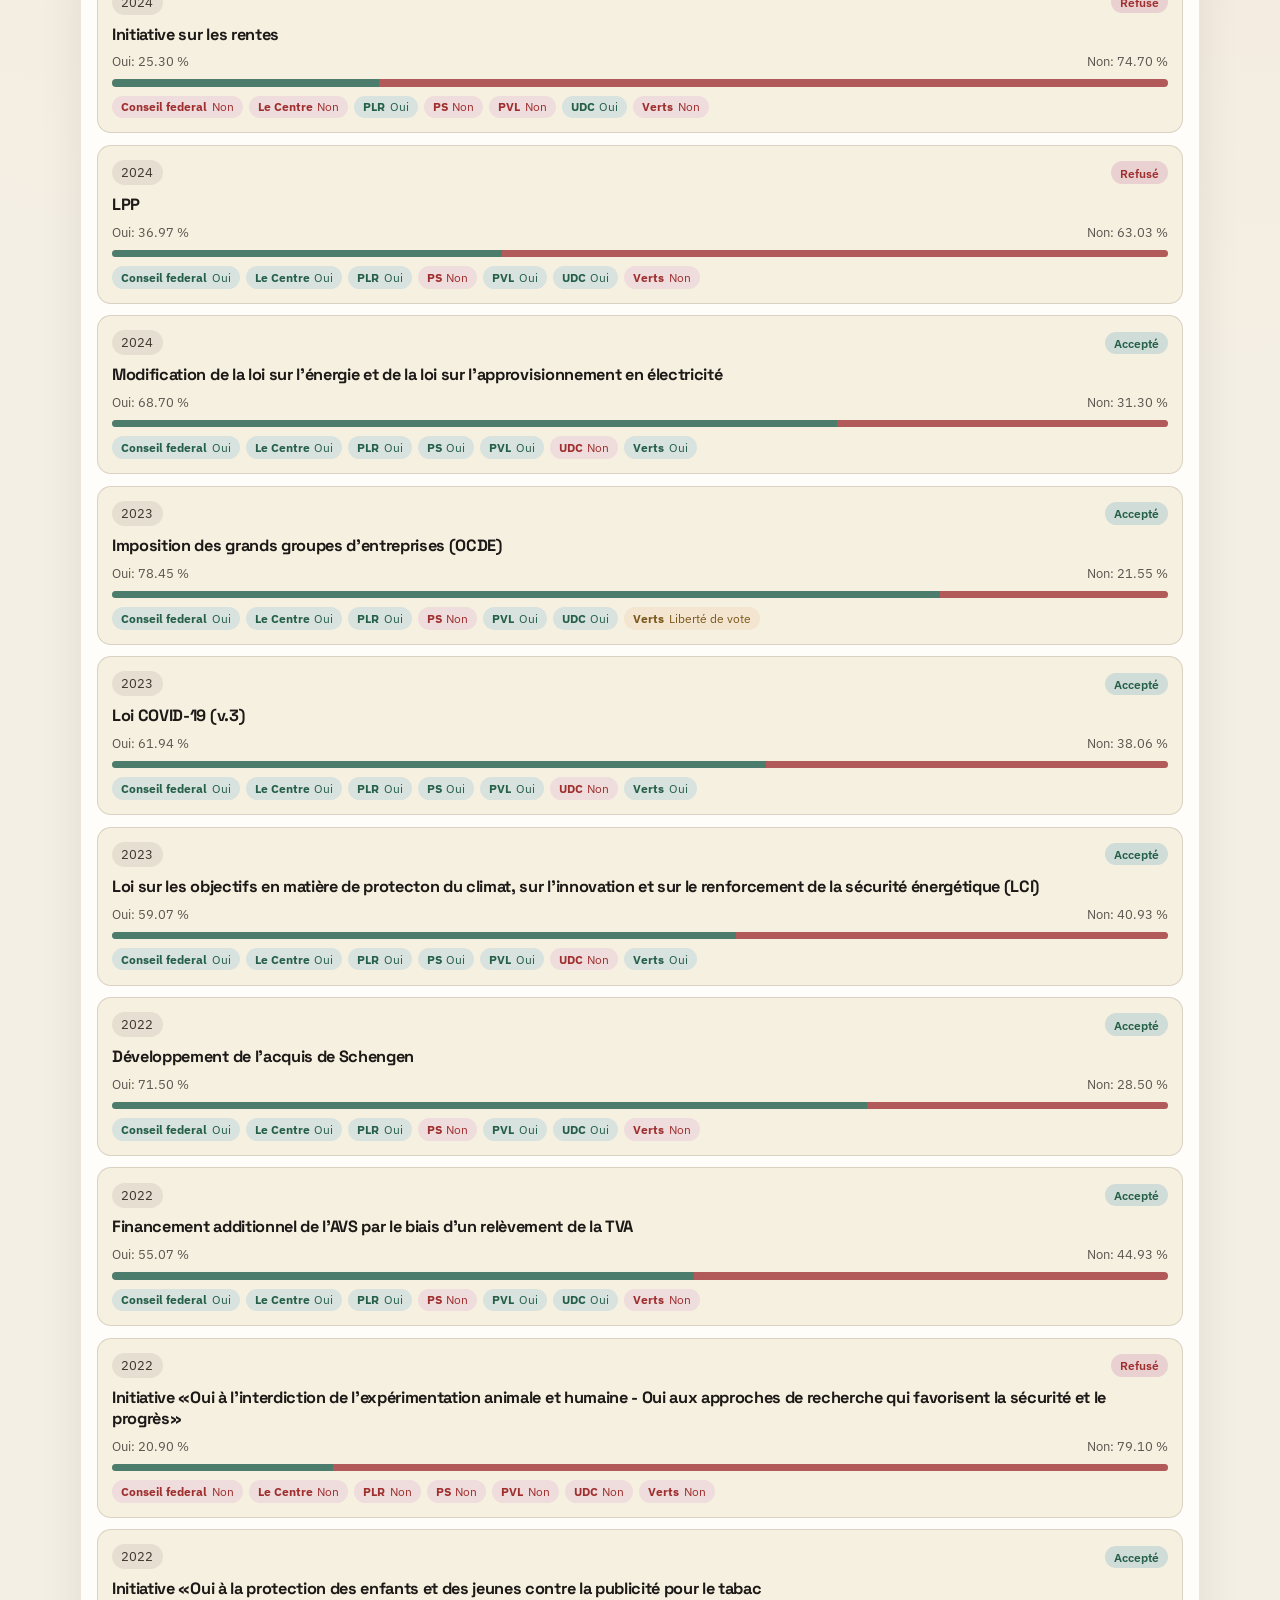
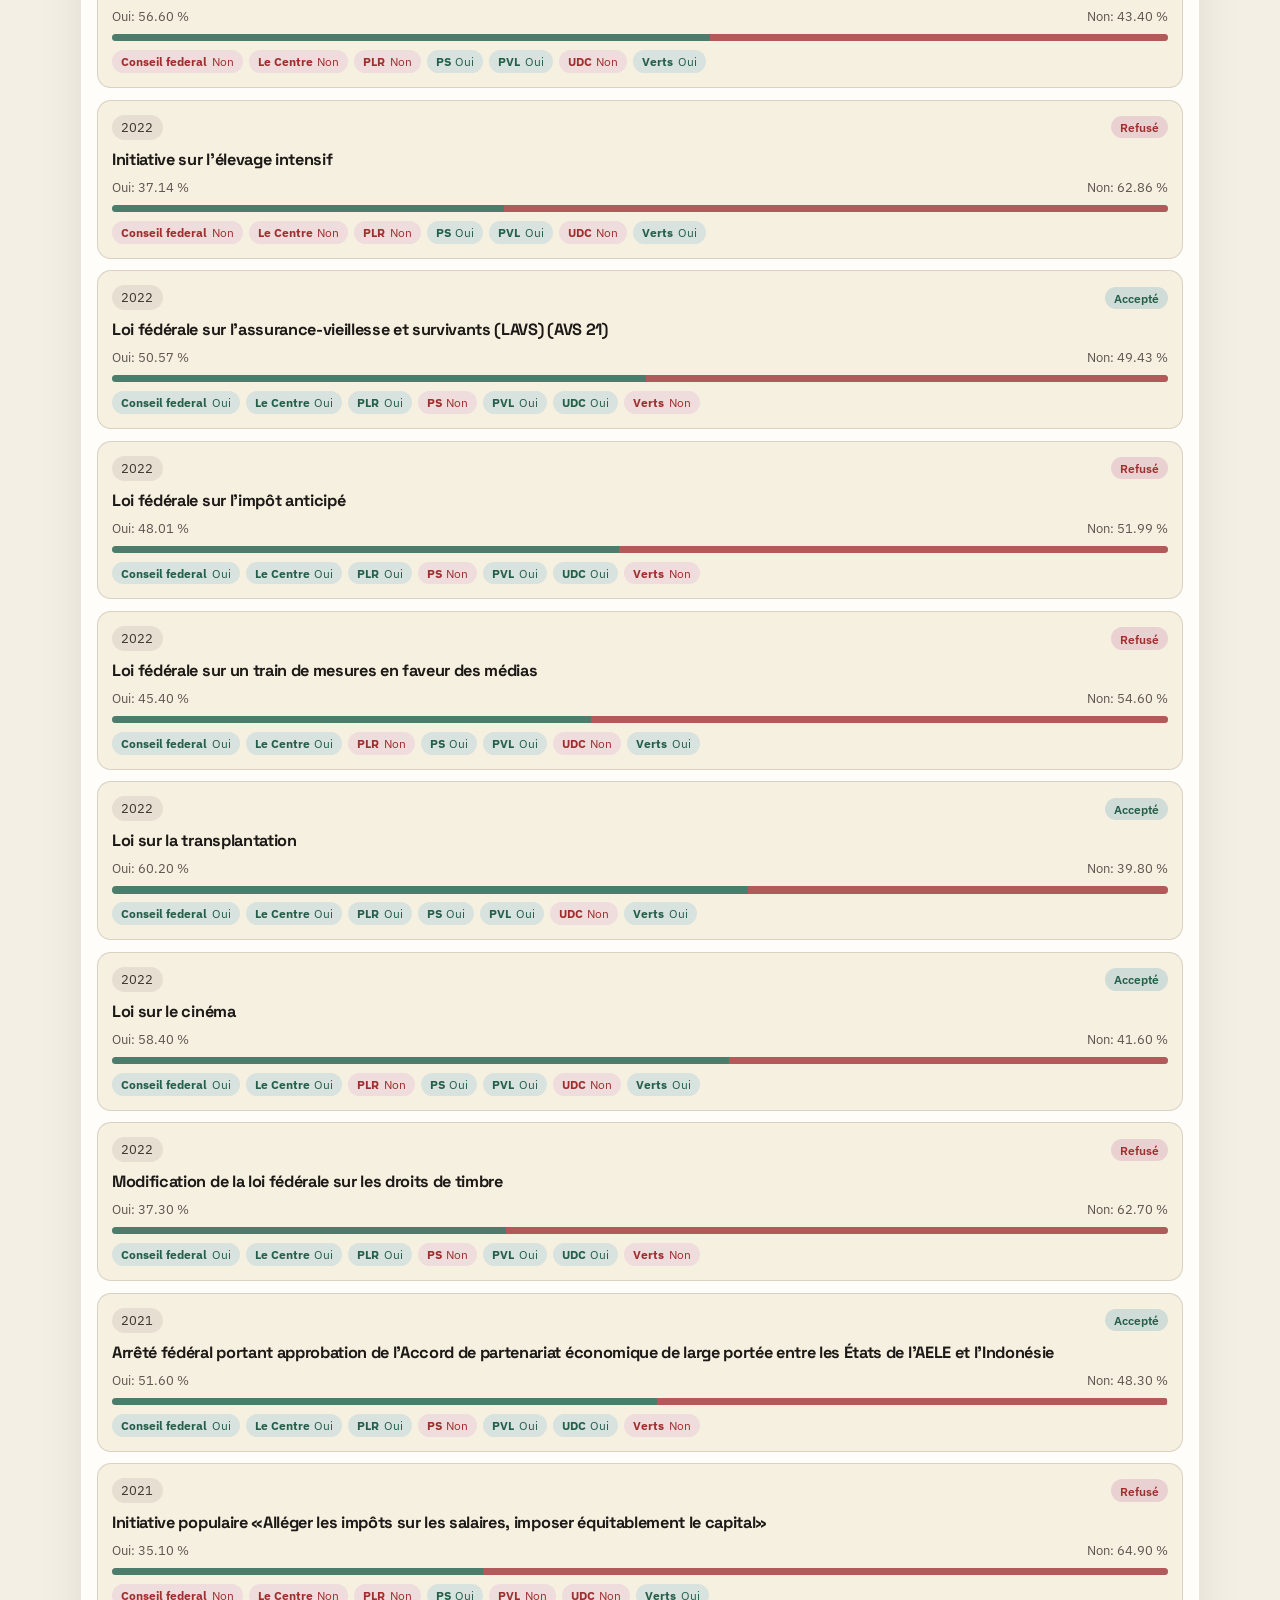
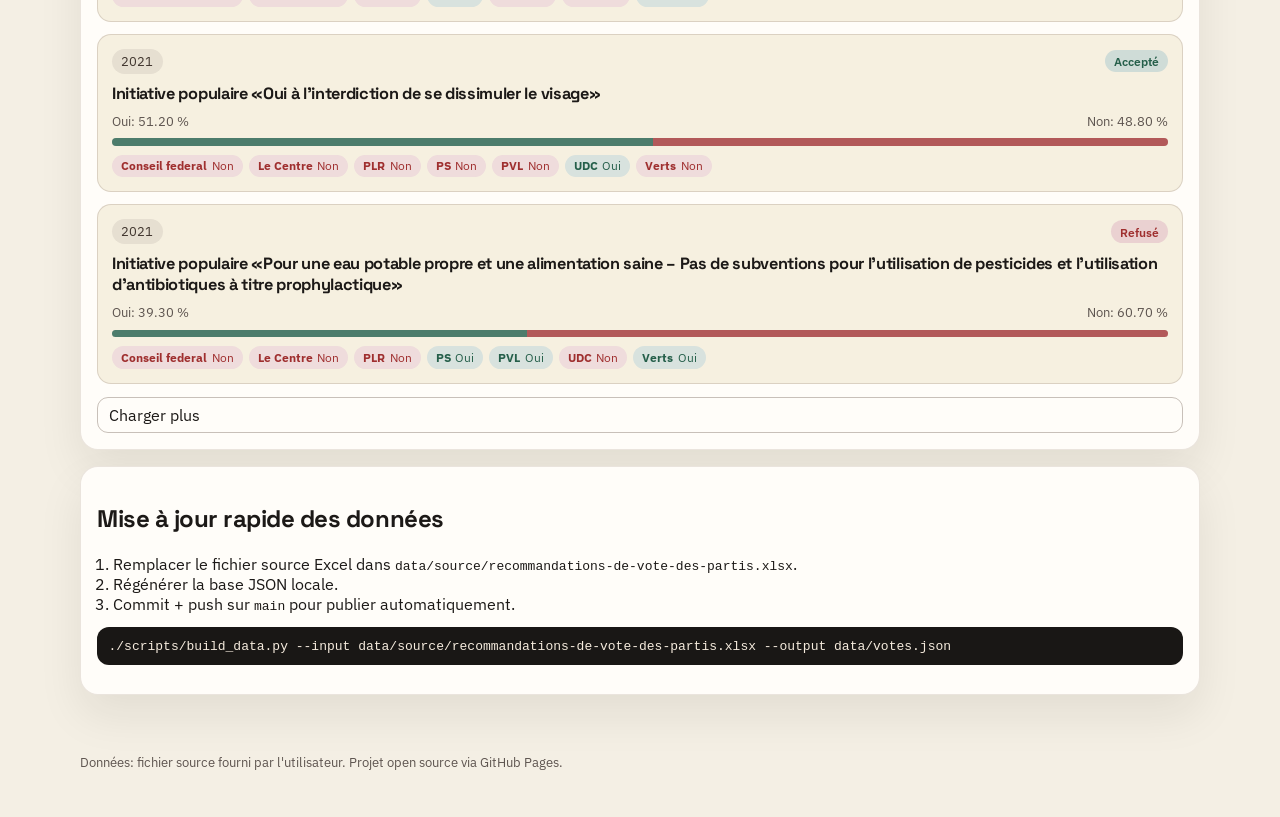
==== commit 3fd9cf63: "Add random vote spotlight on homepage" ====
--- a/index.html
+++ b/index.html
@@ -39,6 +39,15 @@
         </button>
       </nav>
 
+      <section class="panel random-spotlight reveal">
+        <div class="section-head">
+          <h2>Résultat aléatoire</h2>
+          <button id="randomize-vote" class="ghost" type="button">Autre tirage</button>
+        </div>
+        <p class="section-note">Un objet est tiré au hasard dans toute la base à chaque chargement de la page.</p>
+        <article id="random-vote-card" class="vote-card spotlight-card"></article>
+      </section>
+
       <section id="view-explorer" class="view">
         <section class="panel controls reveal">
           <div class="section-head">
--- a/styles.css
+++ b/styles.css
@@ -126,6 +126,15 @@
   width: fit-content;
 }
 
+.random-spotlight {
+  background:
+    linear-gradient(125deg, color-mix(in srgb, var(--surface) 86%, #fce5d8 14%), color-mix(in srgb, var(--surface) 86%, #dfeee3 14%));
+}
+
+.spotlight-card {
+  margin-top: 0.25rem;
+}
+
 .tab-button {
   border: 1px solid rgba(131, 115, 102, 0.42);
   background: transparent;
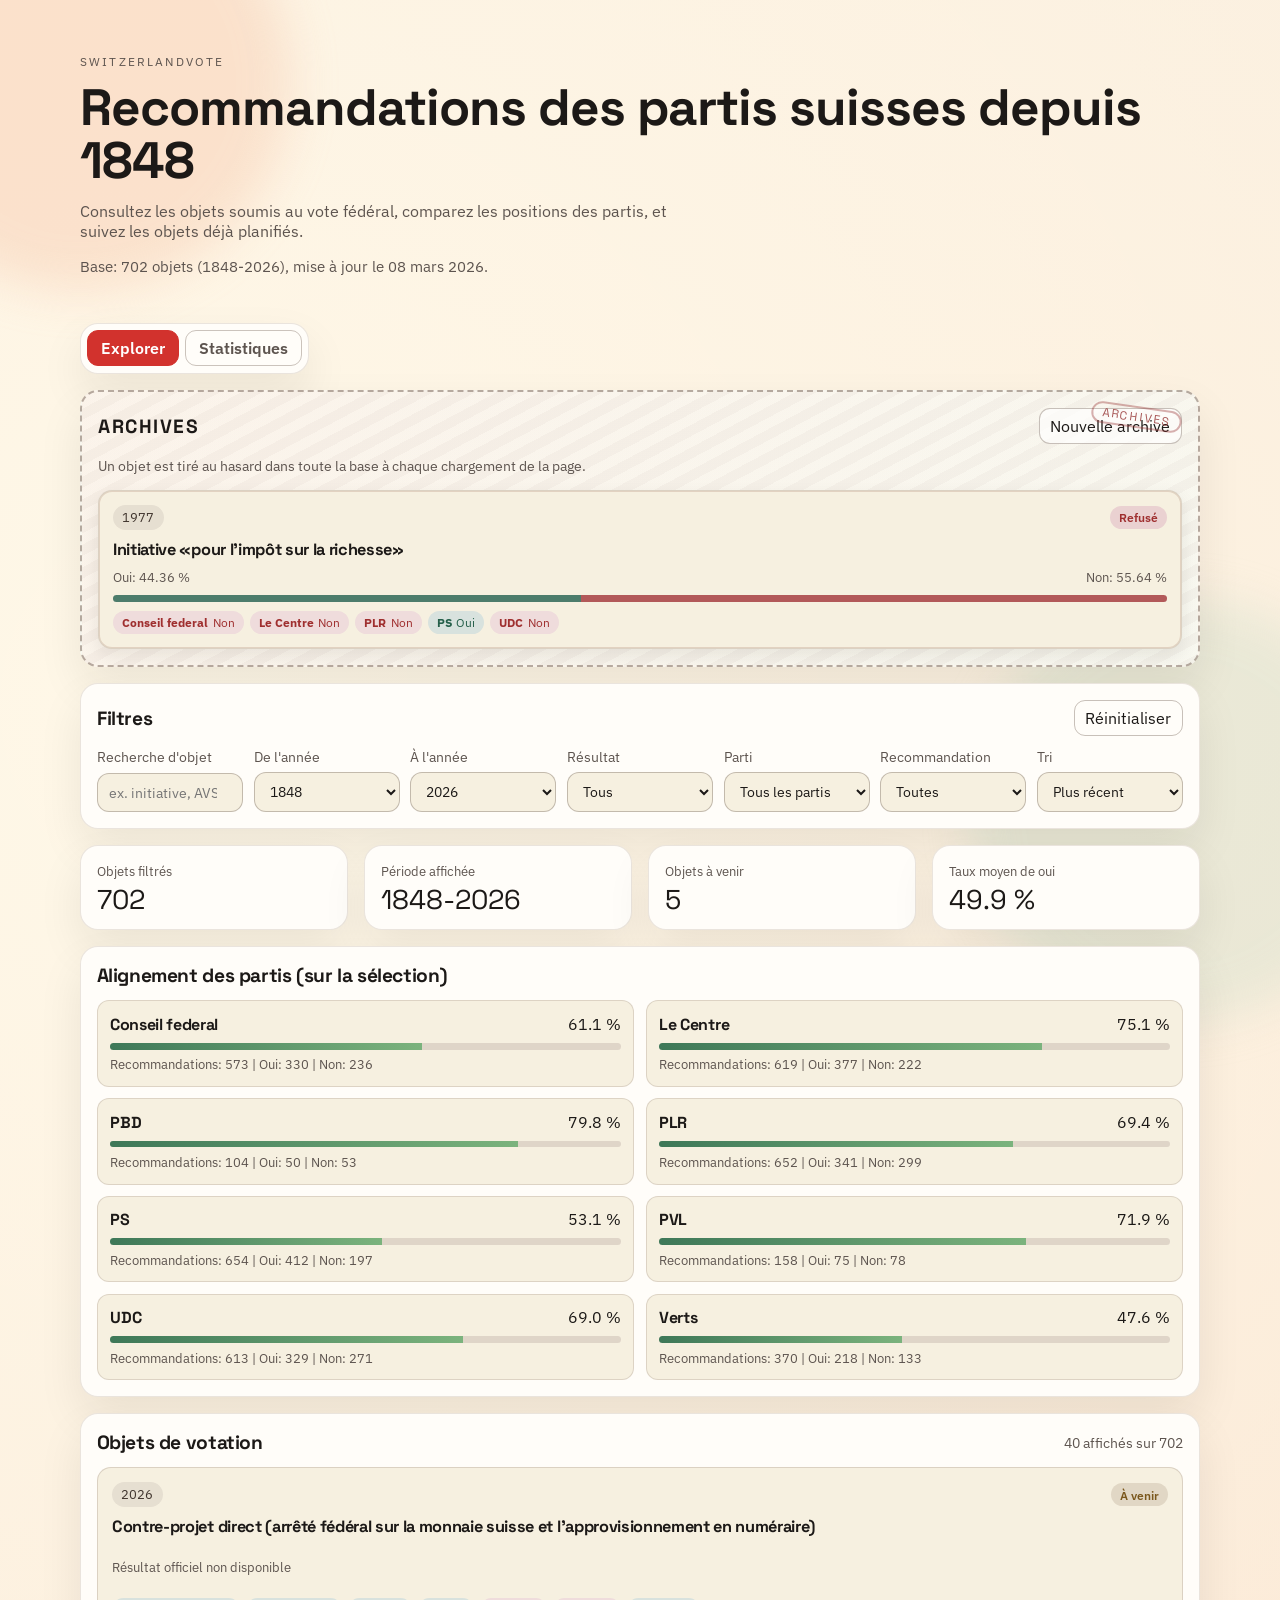
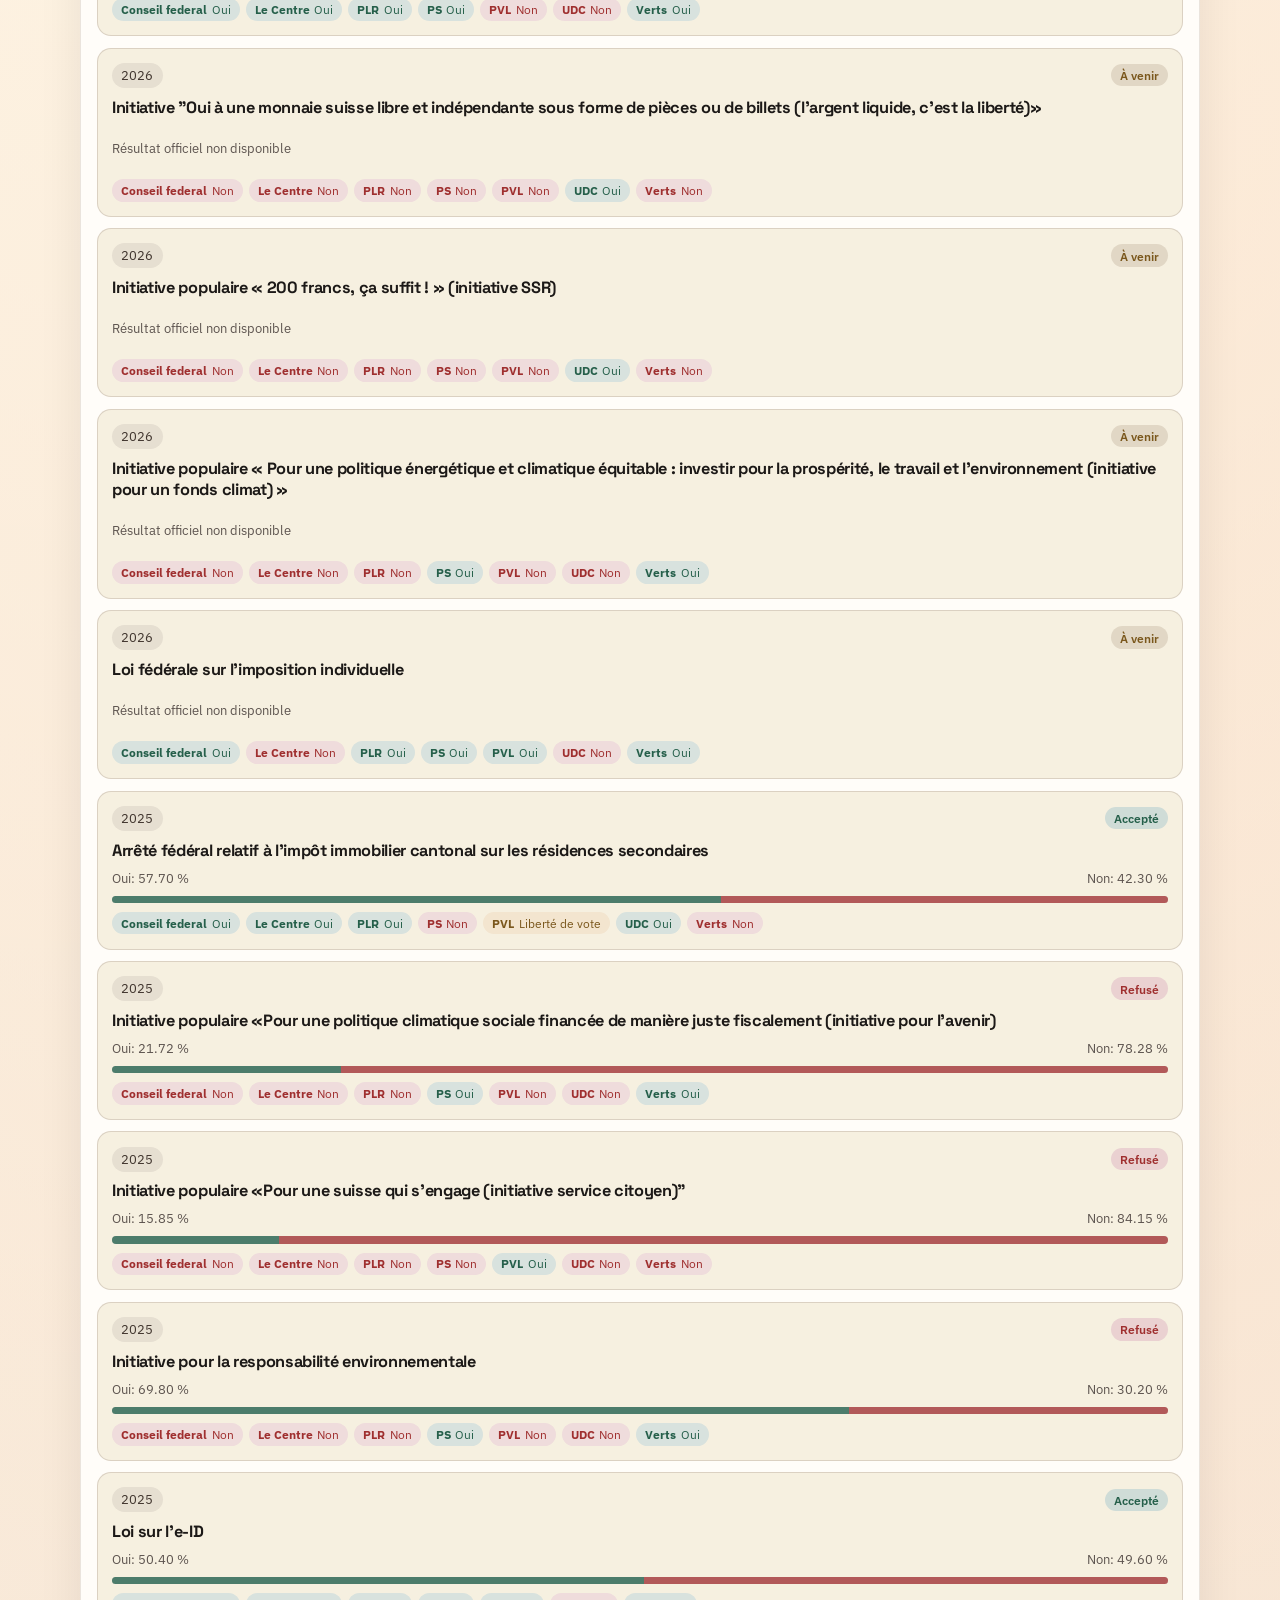
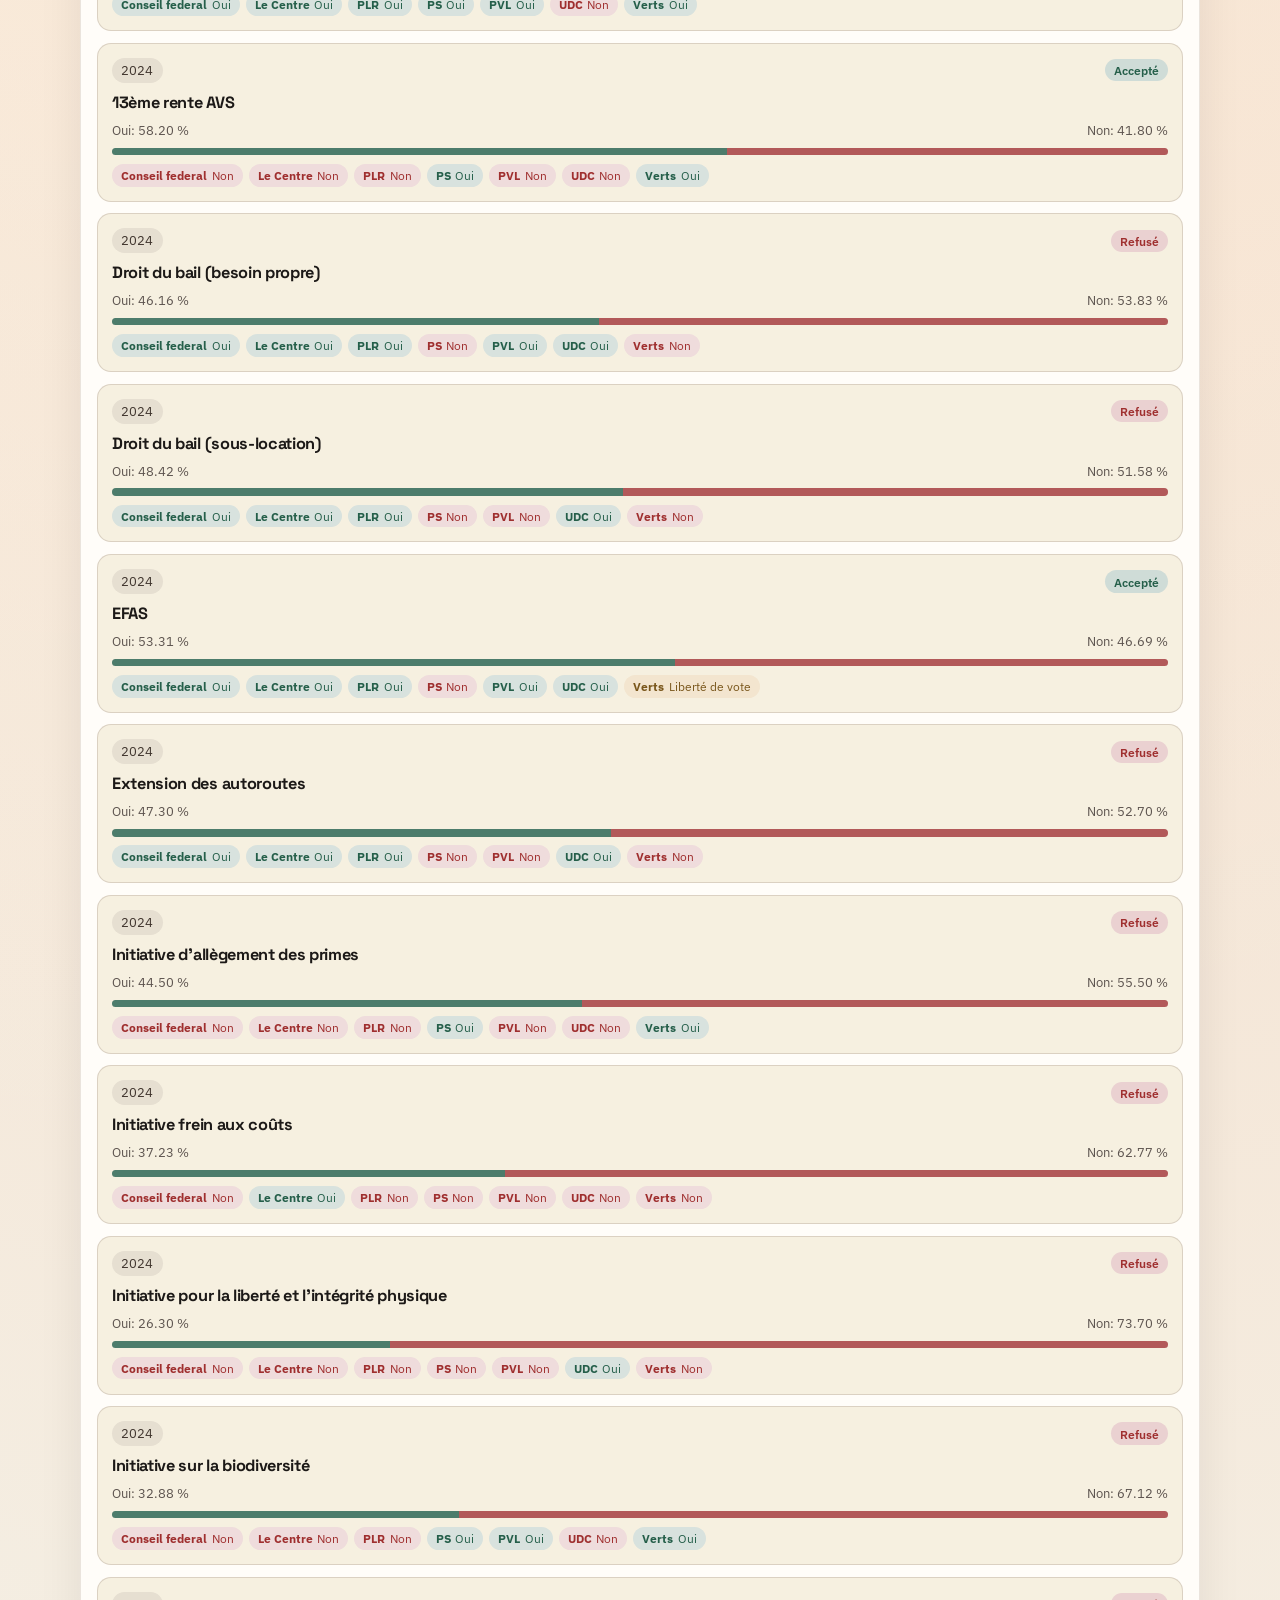
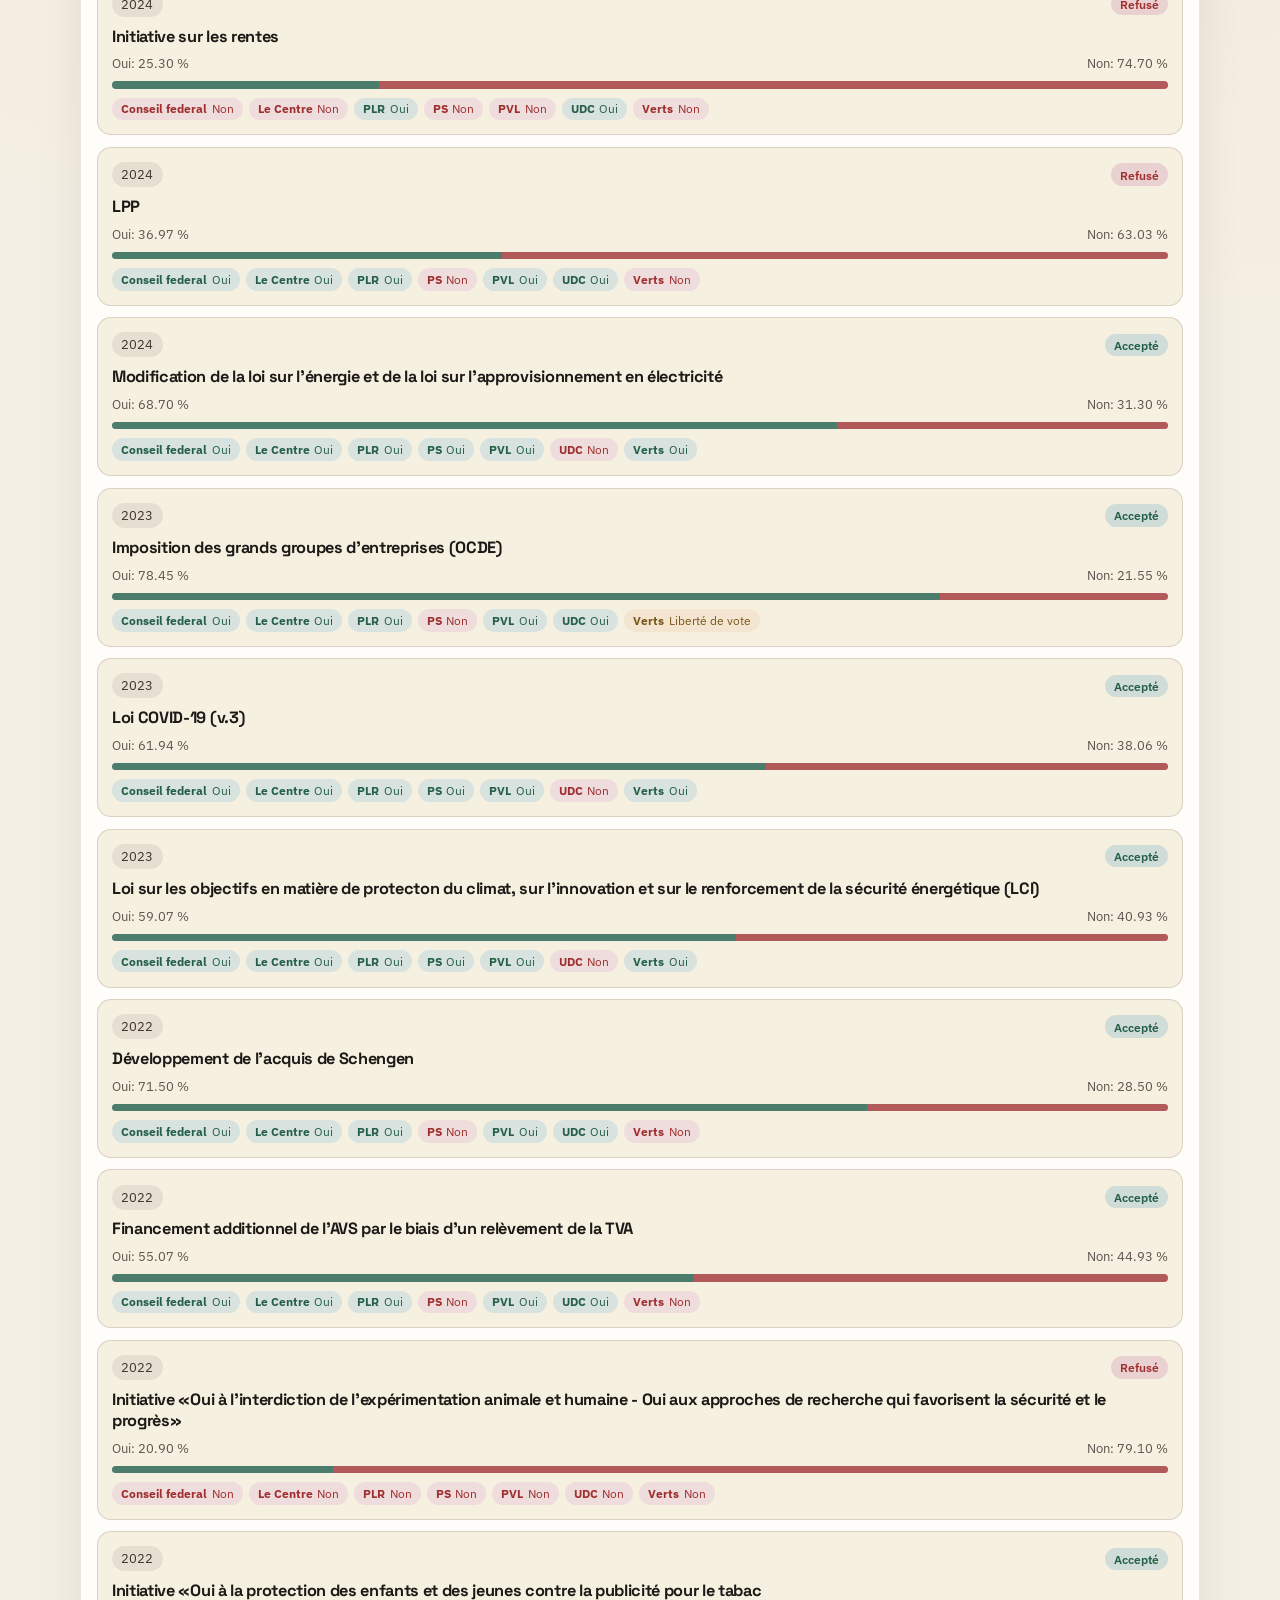
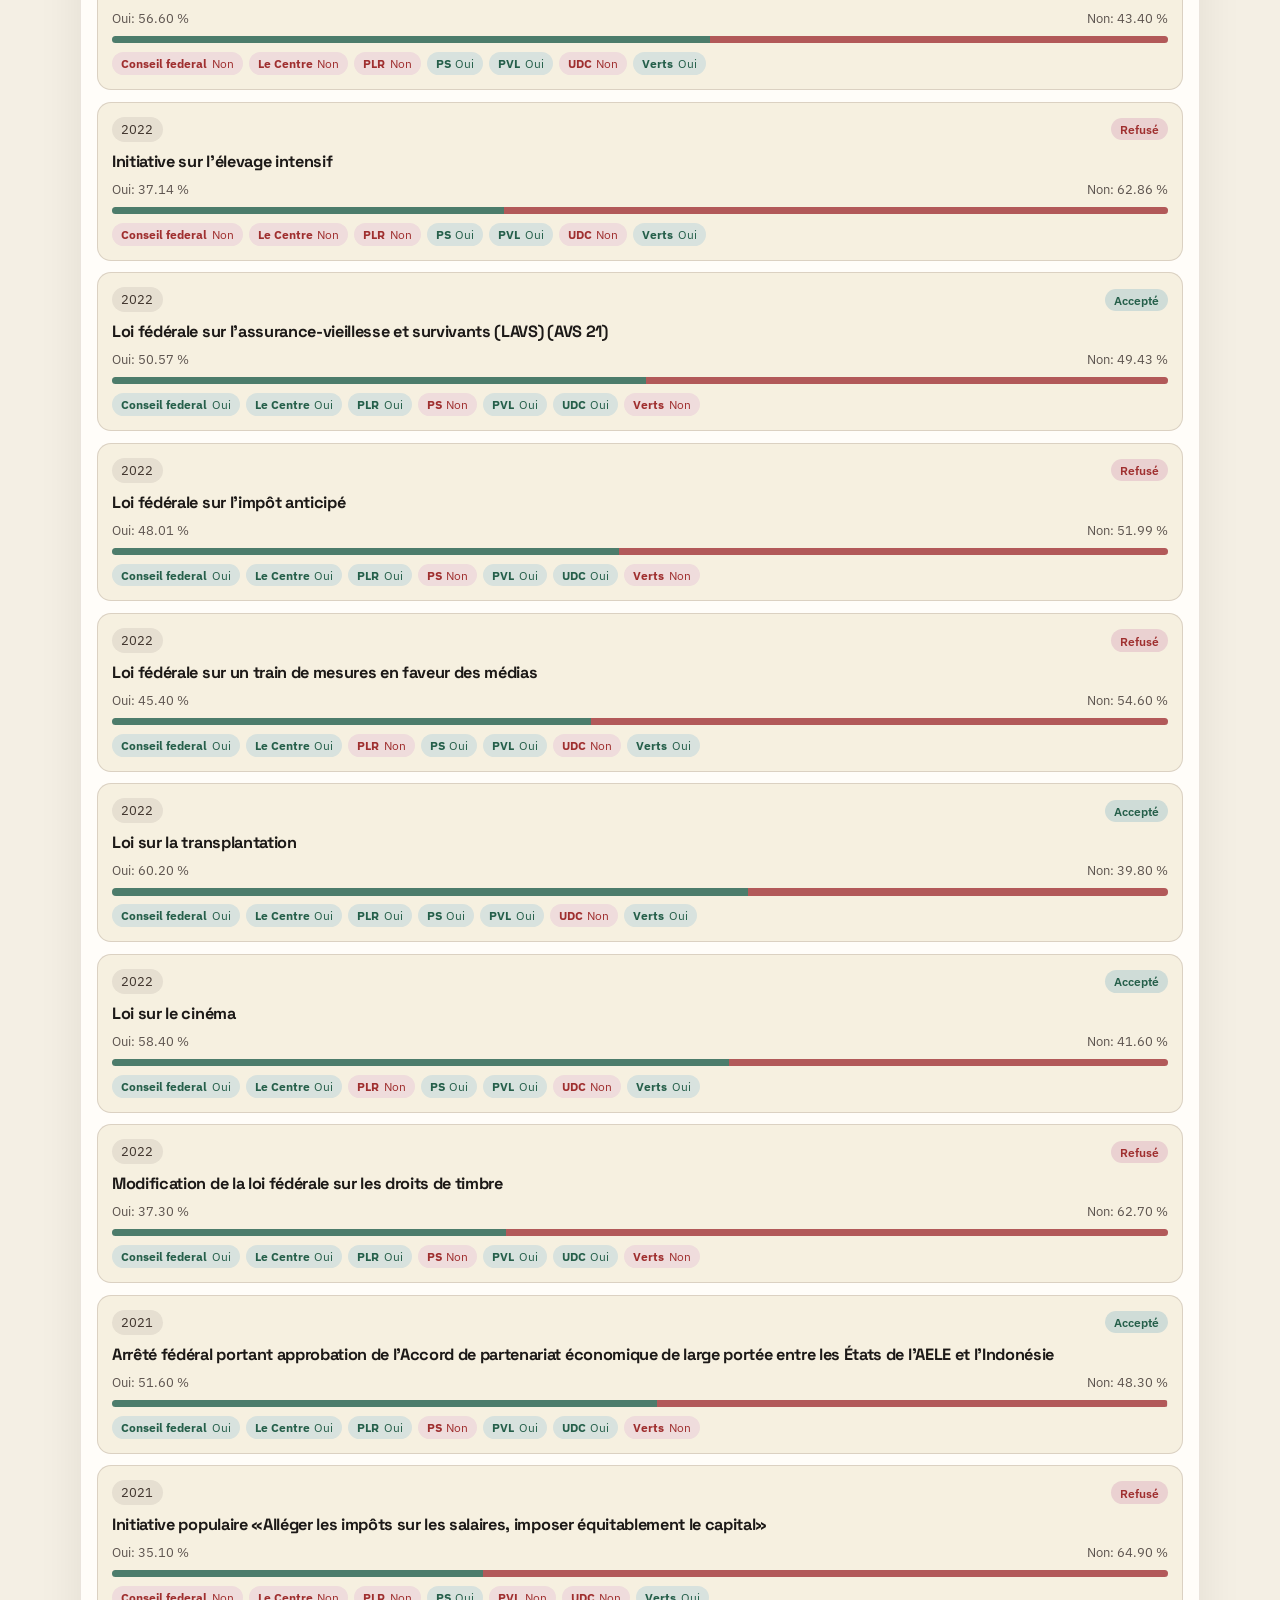
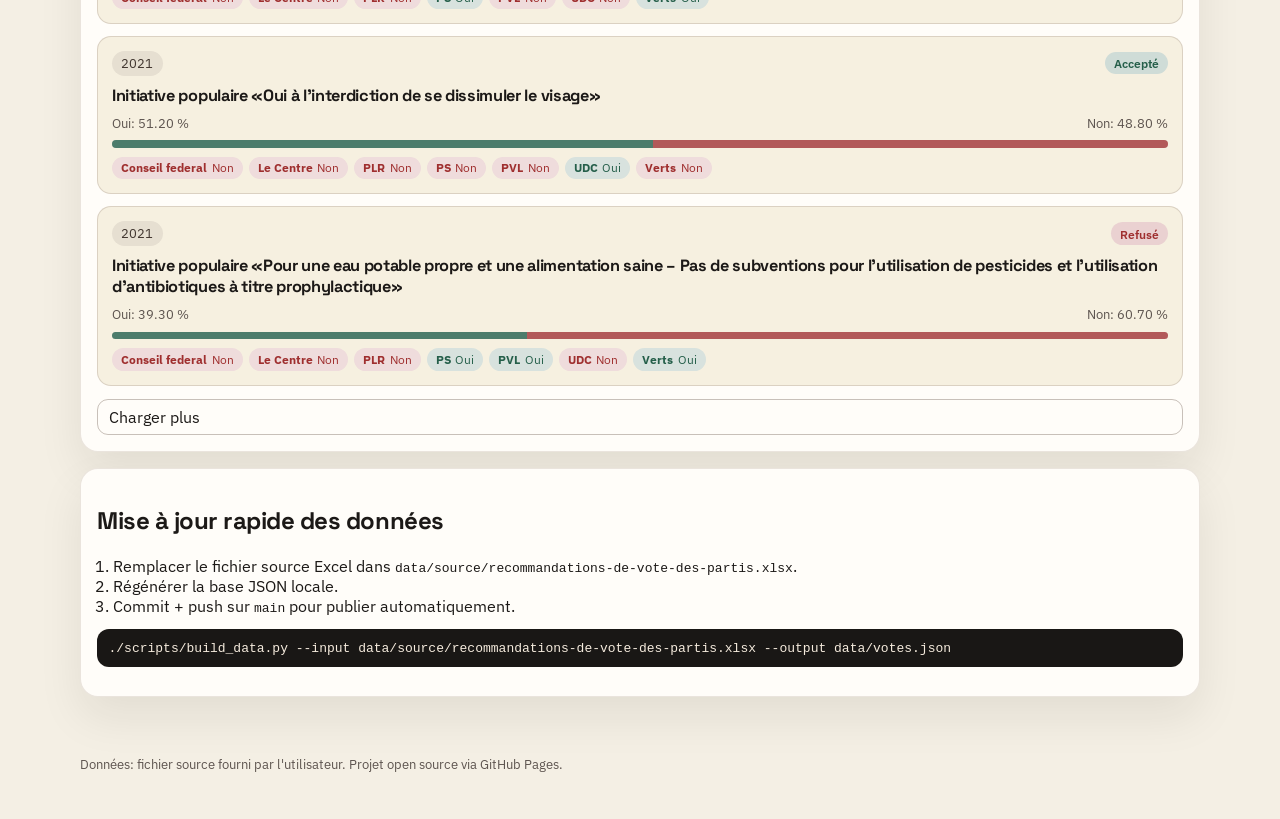
==== commit 1d961272: "Rename random block to Archives and apply distinct visual style" ====
--- a/index.html
+++ b/index.html
@@ -41,8 +41,8 @@
 
       <section class="panel random-spotlight reveal">
         <div class="section-head">
-          <h2>Résultat aléatoire</h2>
-          <button id="randomize-vote" class="ghost" type="button">Autre tirage</button>
+          <h2>Archives</h2>
+          <button id="randomize-vote" class="ghost" type="button">Nouvelle archive</button>
         </div>
         <p class="section-note">Un objet est tiré au hasard dans toute la base à chaque chargement de la page.</p>
         <article id="random-vote-card" class="vote-card spotlight-card"></article>
--- a/styles.css
+++ b/styles.css
@@ -127,11 +127,54 @@
 }
 
 .random-spotlight {
+  position: relative;
+  overflow: hidden;
+  border: 2px dashed rgba(117, 97, 84, 0.5);
   background:
-    linear-gradient(125deg, color-mix(in srgb, var(--surface) 86%, #fce5d8 14%), color-mix(in srgb, var(--surface) 86%, #dfeee3 14%));
+    repeating-linear-gradient(
+      -28deg,
+      rgba(124, 90, 68, 0.06) 0 10px,
+      rgba(124, 90, 68, 0.02) 10px 20px
+    ),
+    linear-gradient(
+      132deg,
+      color-mix(in srgb, var(--surface) 82%, #f7d7bf 18%),
+      color-mix(in srgb, var(--surface) 85%, #e2efd8 15%)
+    );
+}
+
+.random-spotlight::before {
+  content: "ARCHIVES";
+  position: absolute;
+  right: 1rem;
+  top: 0.9rem;
+  border: 2px solid rgba(144, 41, 41, 0.36);
+  color: rgba(144, 41, 41, 0.78);
+  border-radius: 999px;
+  padding: 0.08rem 0.56rem;
+  font-family: "Space Grotesk", sans-serif;
+  font-size: 0.74rem;
+  letter-spacing: 0.16em;
+  transform: rotate(8deg);
+}
+
+.random-spotlight .section-head h2 {
+  text-transform: uppercase;
+  letter-spacing: 0.08em;
+}
+
+.random-spotlight .ghost {
+  background: rgba(255, 255, 255, 0.65);
 }
 
 .spotlight-card {
+  border-left: 6px solid #b24d35;
+  background:
+    linear-gradient(180deg, rgba(255, 255, 255, 0.74), rgba(255, 255, 255, 0.6)),
+    var(--surface-strong);
+  box-shadow:
+    inset 0 0 0 1px rgba(173, 132, 112, 0.28),
+    0 7px 18px rgba(30, 21, 13, 0.08);
   margin-top: 0.25rem;
 }
 
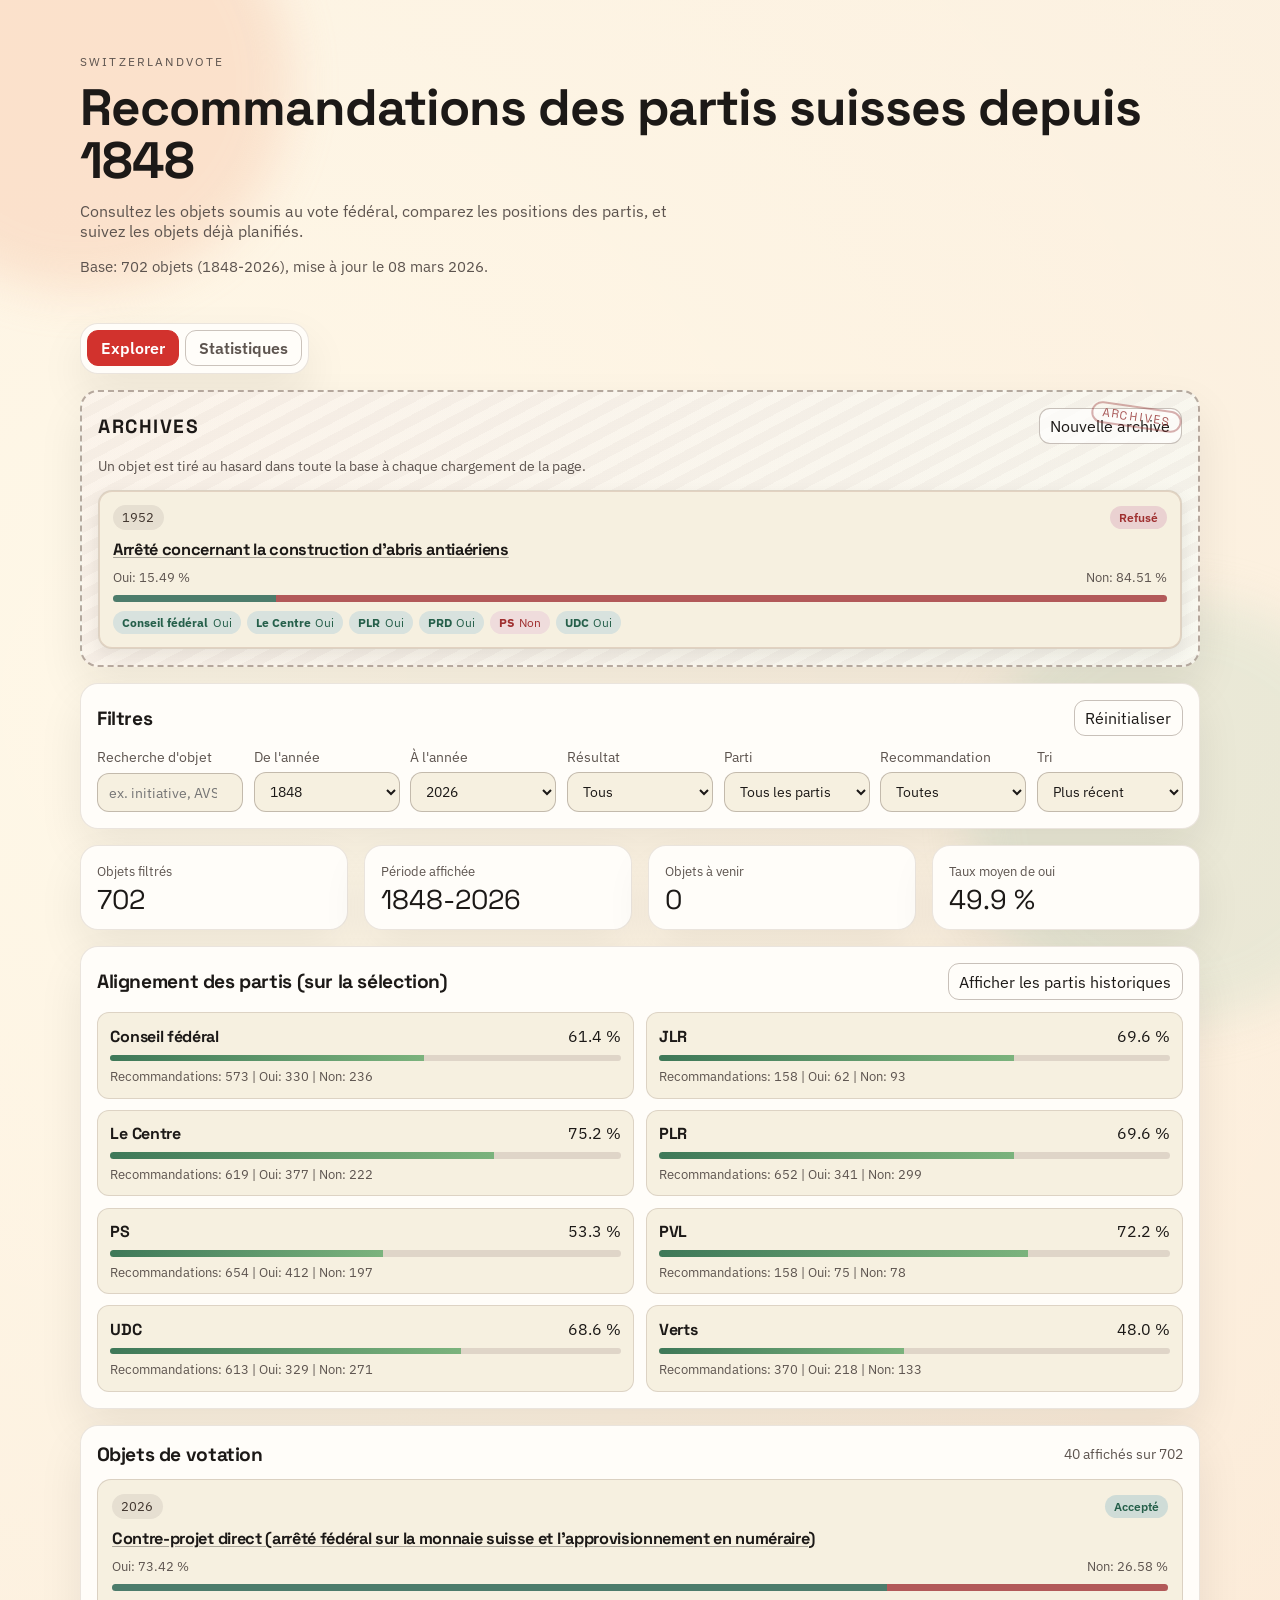
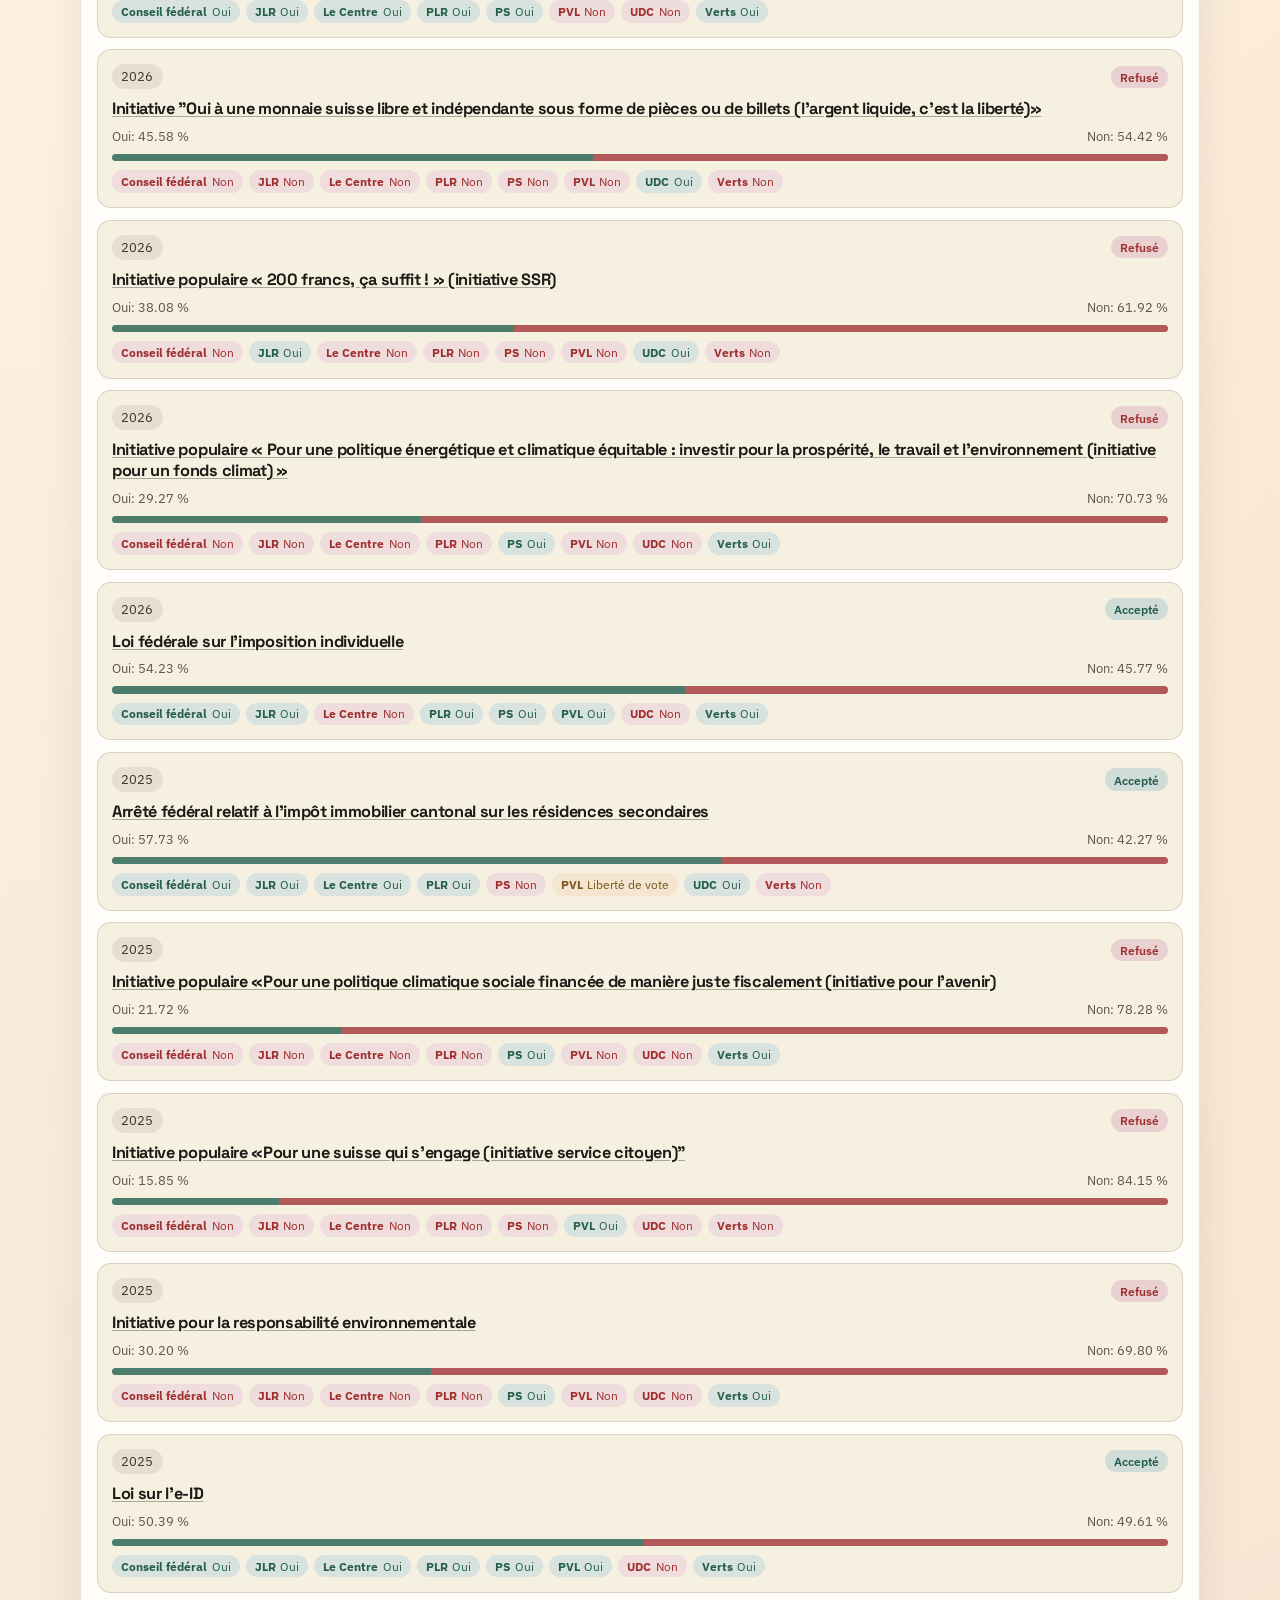
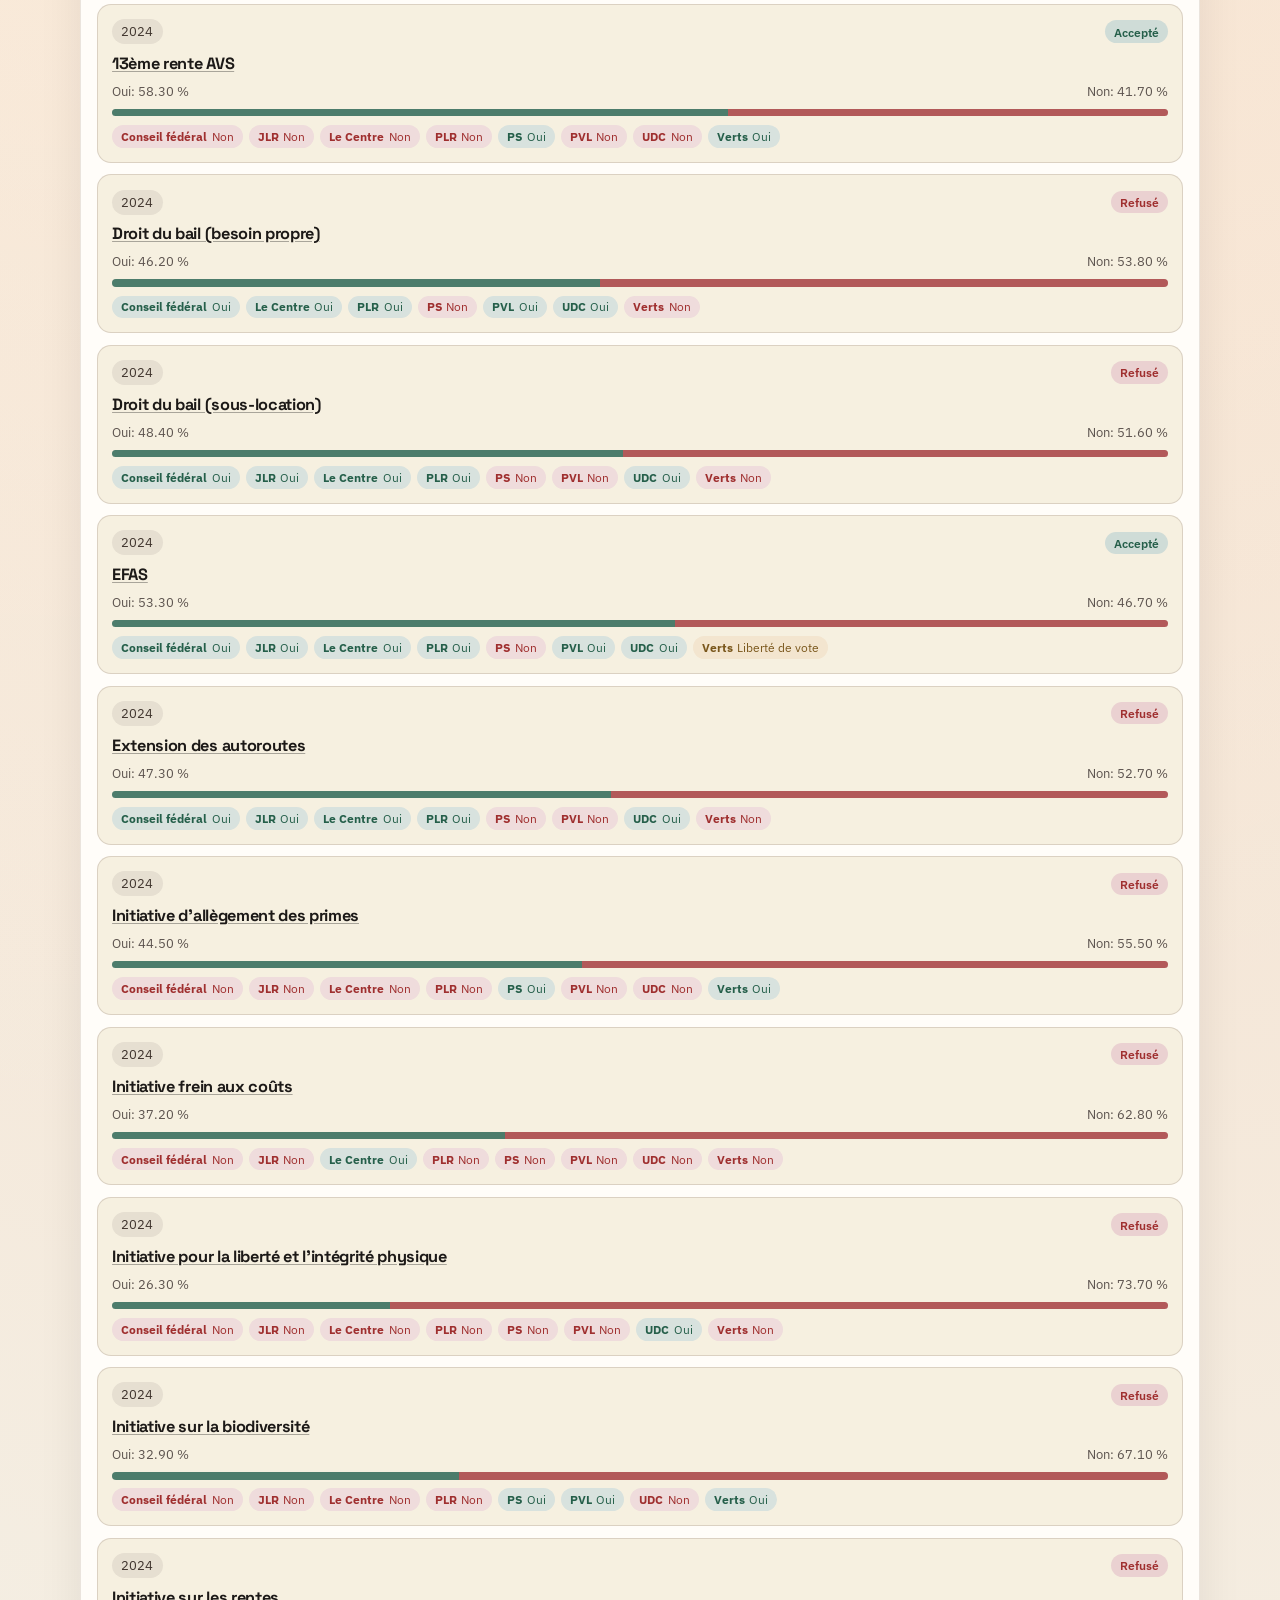
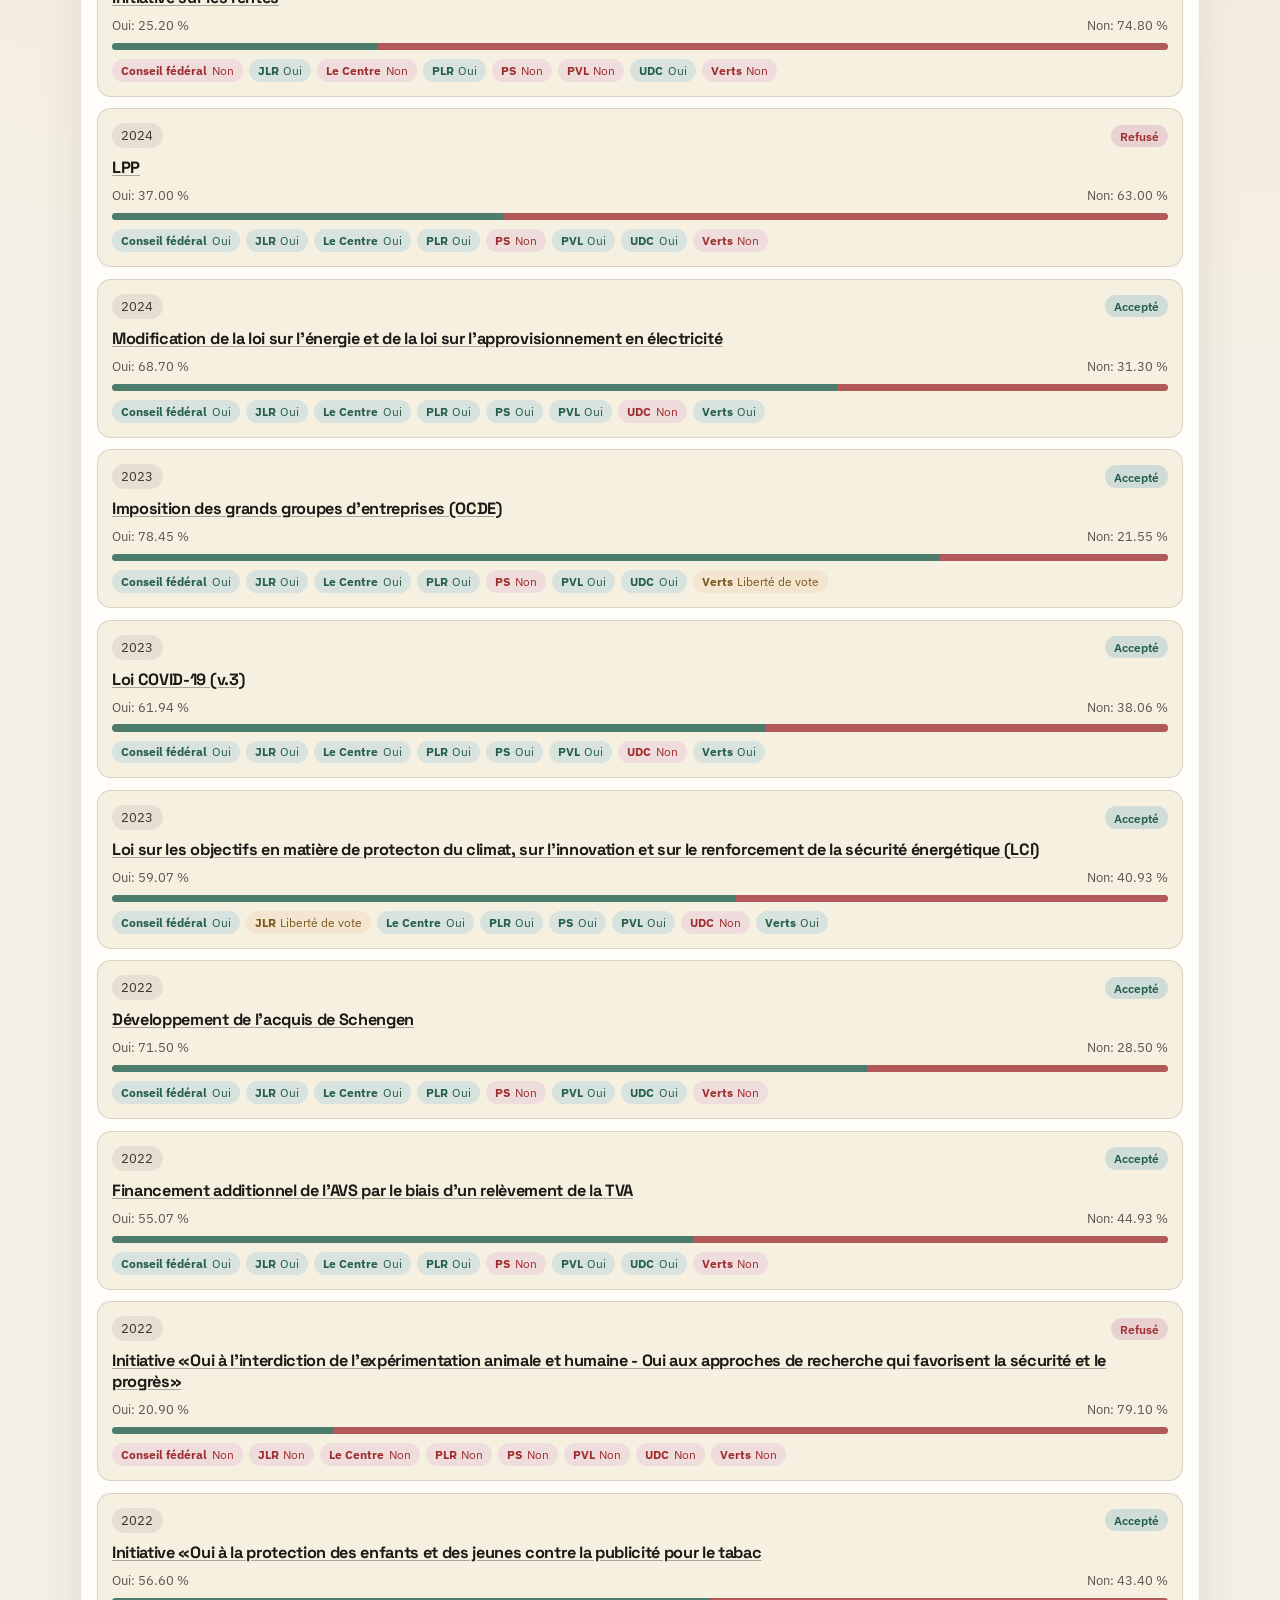
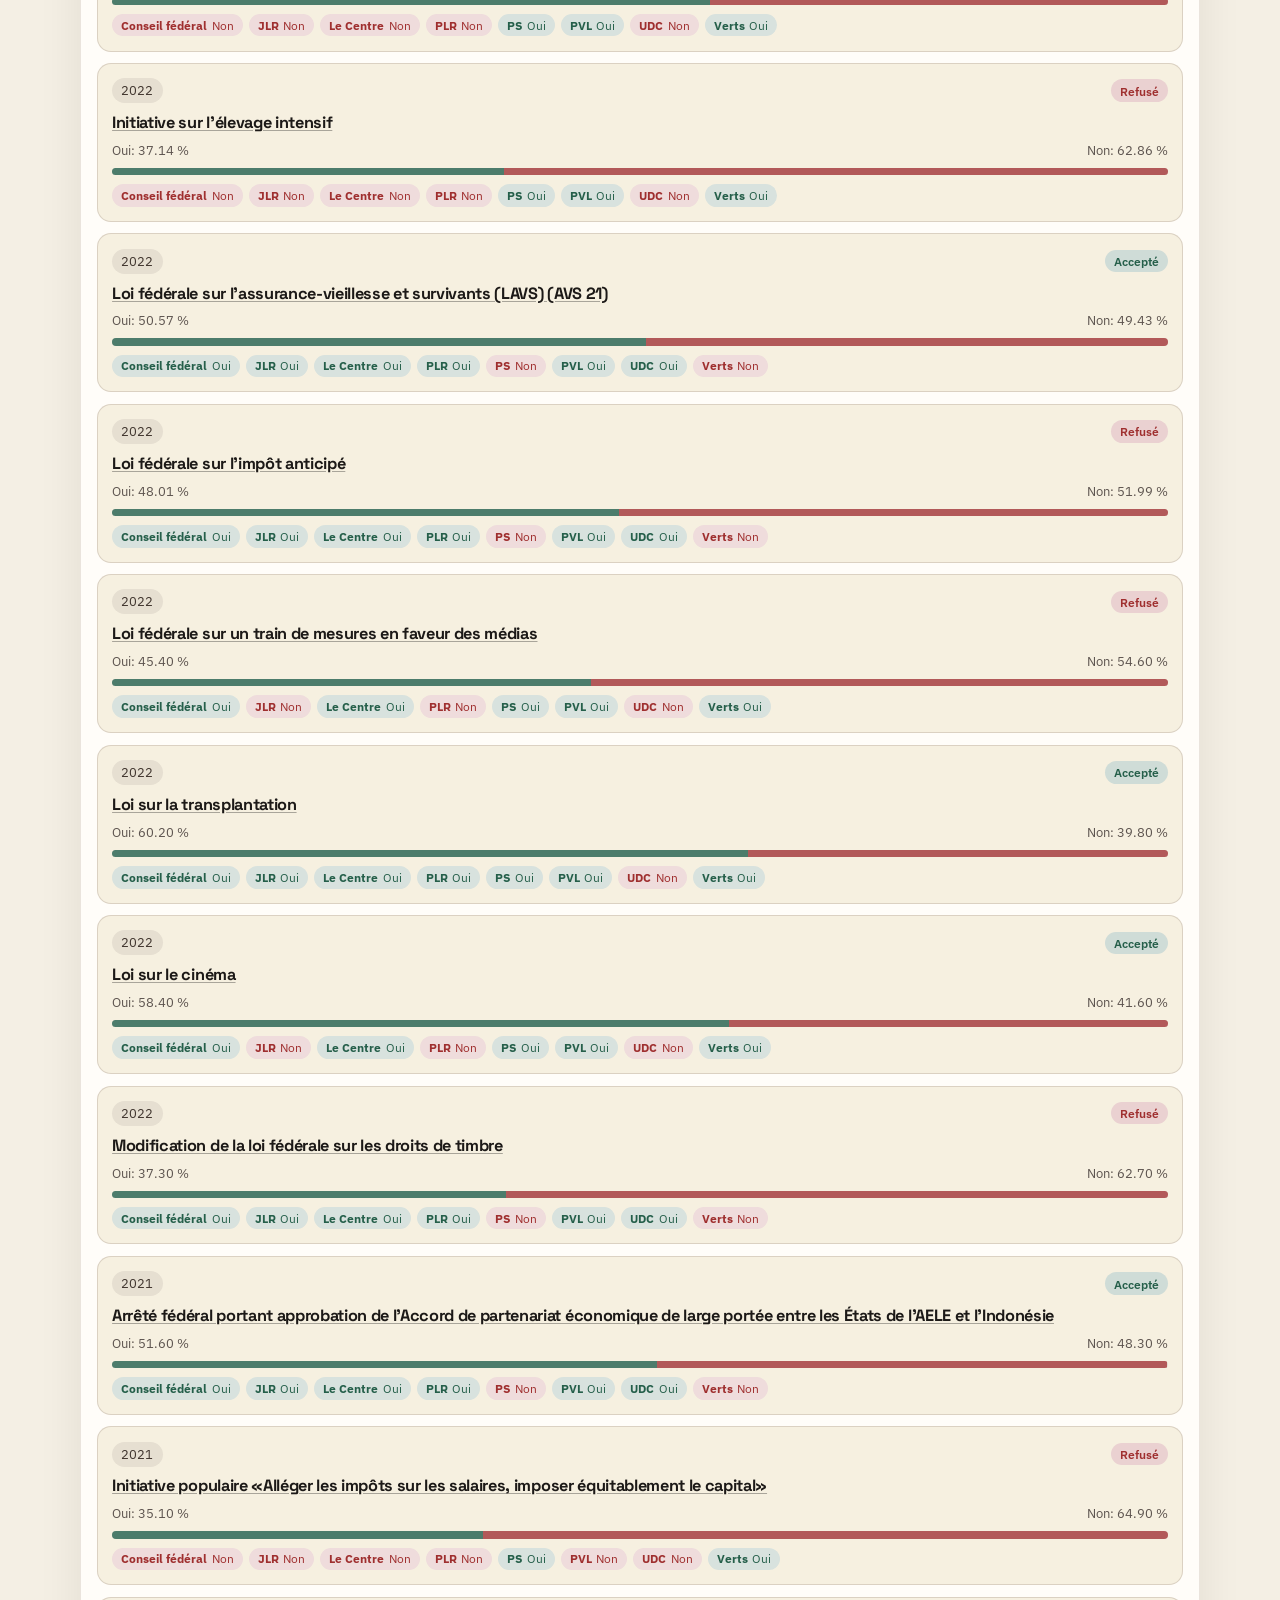
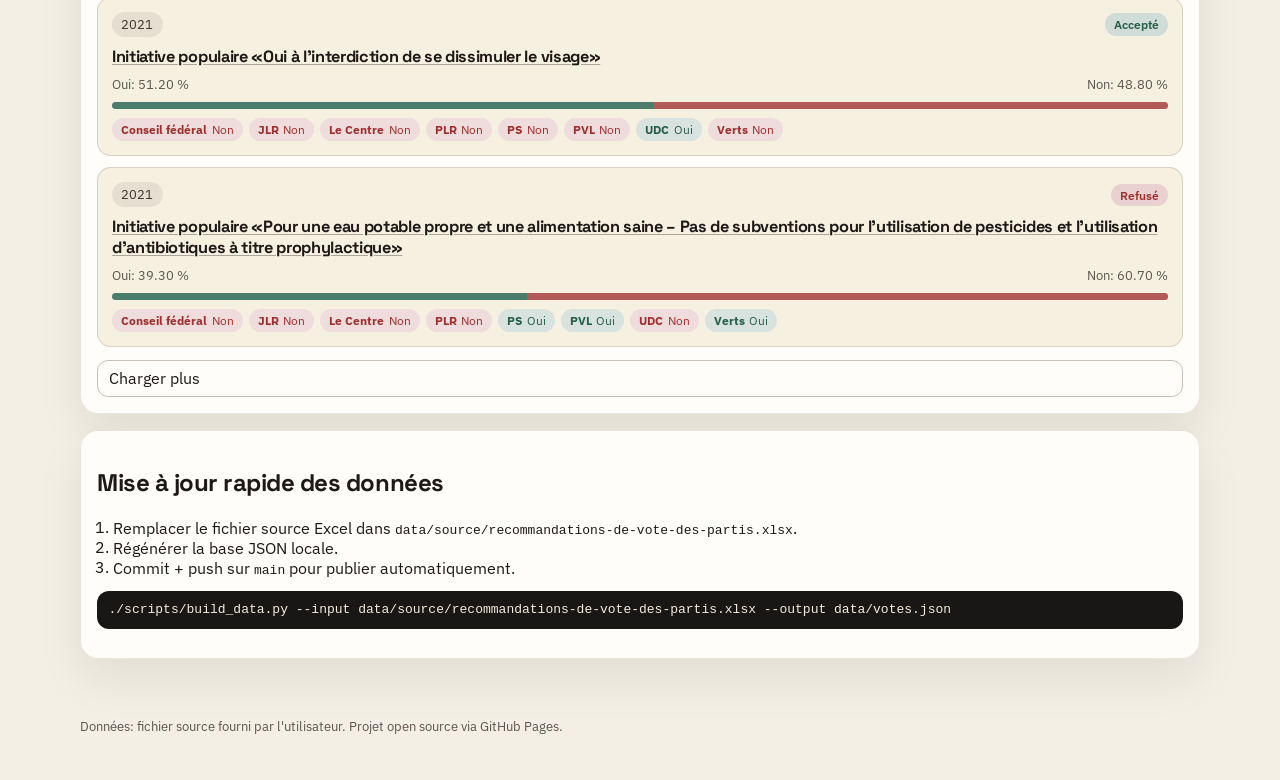
==== commit 1f1914c0: "Hide historical parties by default with toggle" ====
--- a/index.html
+++ b/index.html
@@ -134,6 +134,7 @@
         <section class="panel reveal">
           <div class="section-head">
             <h2>Alignement des partis (sur la sélection)</h2>
+            <button class="ghost historical-toggle" type="button" data-toggle-historical></button>
           </div>
           <div id="party-stats" class="party-stats"></div>
         </section>
@@ -171,6 +172,7 @@
         <section class="panel reveal">
           <div class="section-head">
             <h2>Résultats par parti et législature</h2>
+            <button class="ghost historical-toggle" type="button" data-toggle-historical></button>
           </div>
           <p class="section-note">
             Découpage officiel basé sur les années d'élections fédérales du Conseil national (1848, 1851, …, 2023).
--- a/styles.css
+++ b/styles.css
@@ -299,6 +299,19 @@
   font-size: 1rem;
 }
 
+.party-row-historical {
+  border-style: dashed;
+  background: color-mix(in srgb, var(--surface-strong) 92%, #d9d9d9 8%);
+}
+
+.historical-label {
+  margin-left: 0.45rem;
+  font-size: 0.68rem;
+  text-transform: uppercase;
+  letter-spacing: 0.08em;
+  color: #766c66;
+}
+
 .party-row p {
   margin: 0.43rem 0 0;
   color: var(--muted);
@@ -379,6 +392,19 @@
   font-size: 1.02rem;
 }
 
+.vote-title a,
+.rank-object a {
+  color: inherit;
+  text-decoration: underline;
+  text-decoration-color: rgba(28, 25, 23, 0.35);
+  text-underline-offset: 0.14em;
+}
+
+.vote-title a:hover,
+.rank-object a:hover {
+  text-decoration-color: var(--accent);
+}
+
 .percent-row {
   display: flex;
   justify-content: space-between;
@@ -570,6 +596,10 @@
   color: var(--accent);
 }
 
+.historical-toggle {
+  white-space: nowrap;
+}
+
 .wide {
   width: 100%;
   margin-top: 0.8rem;
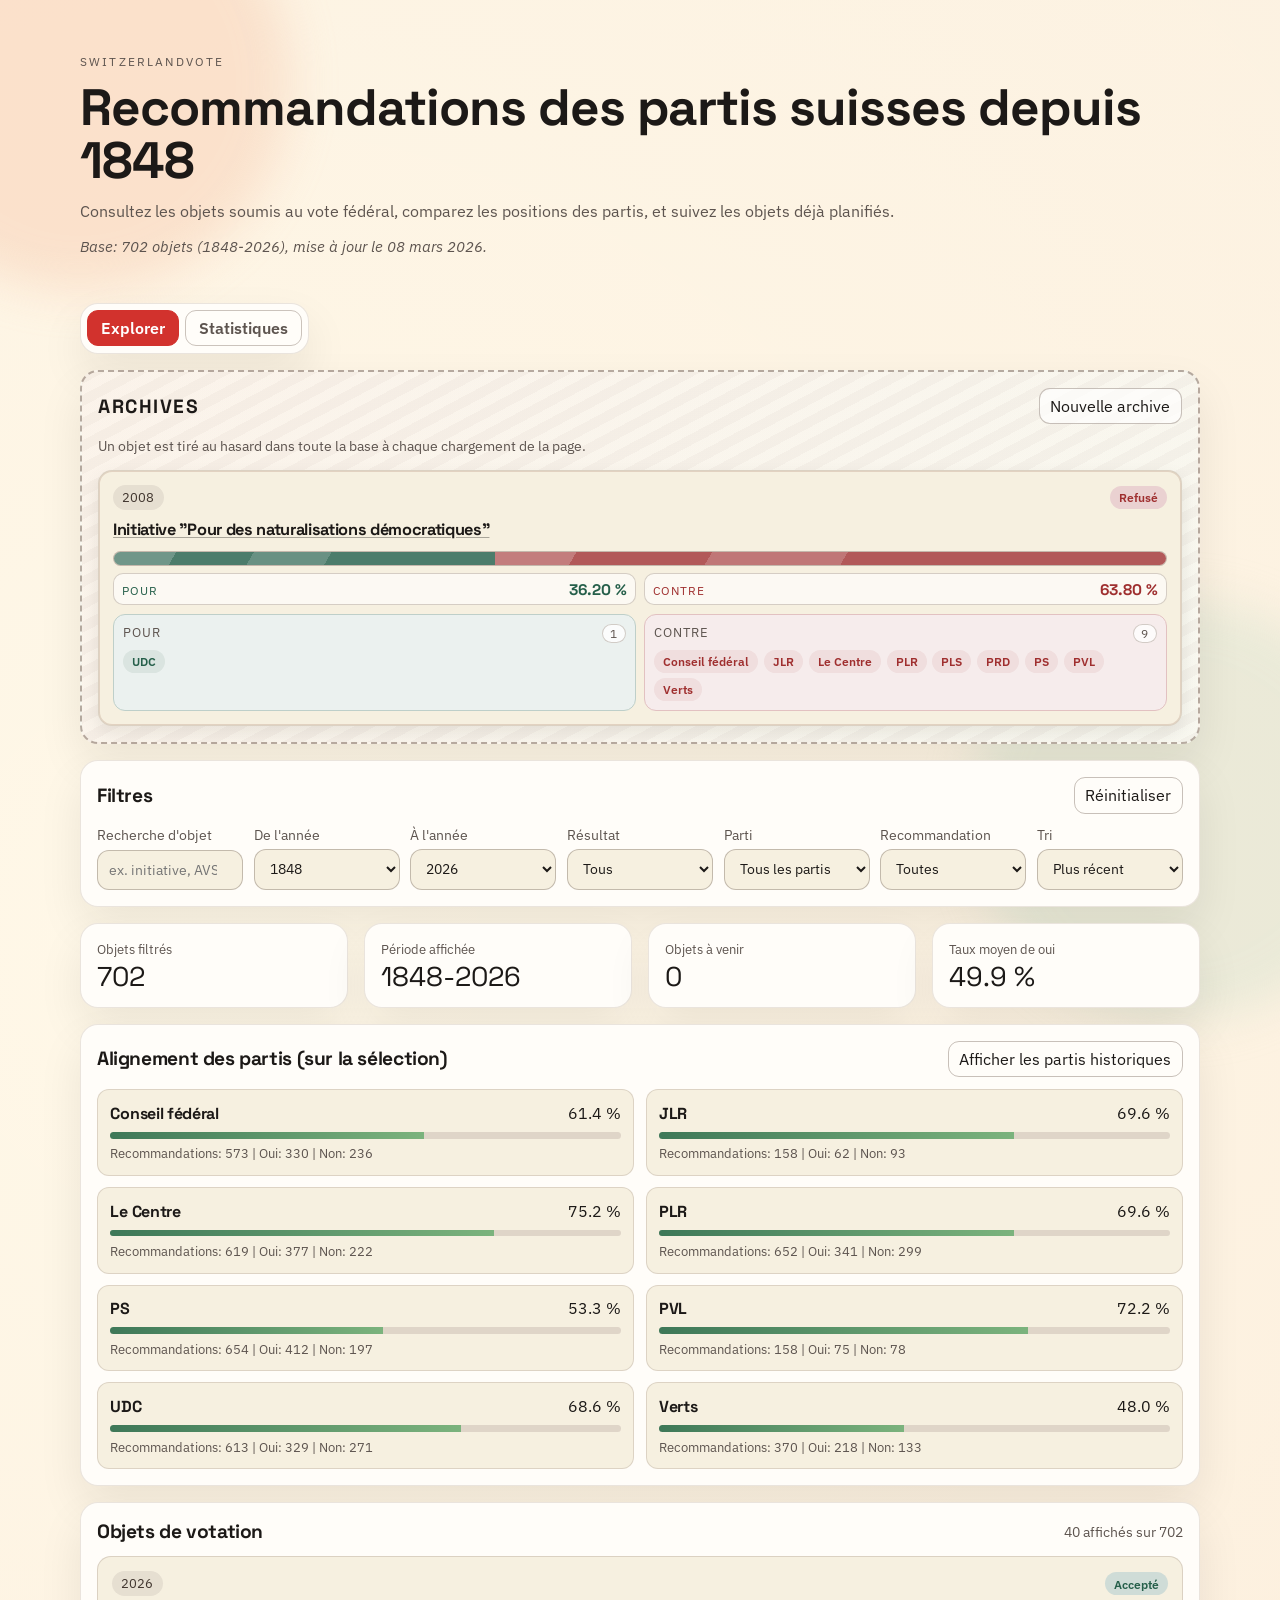
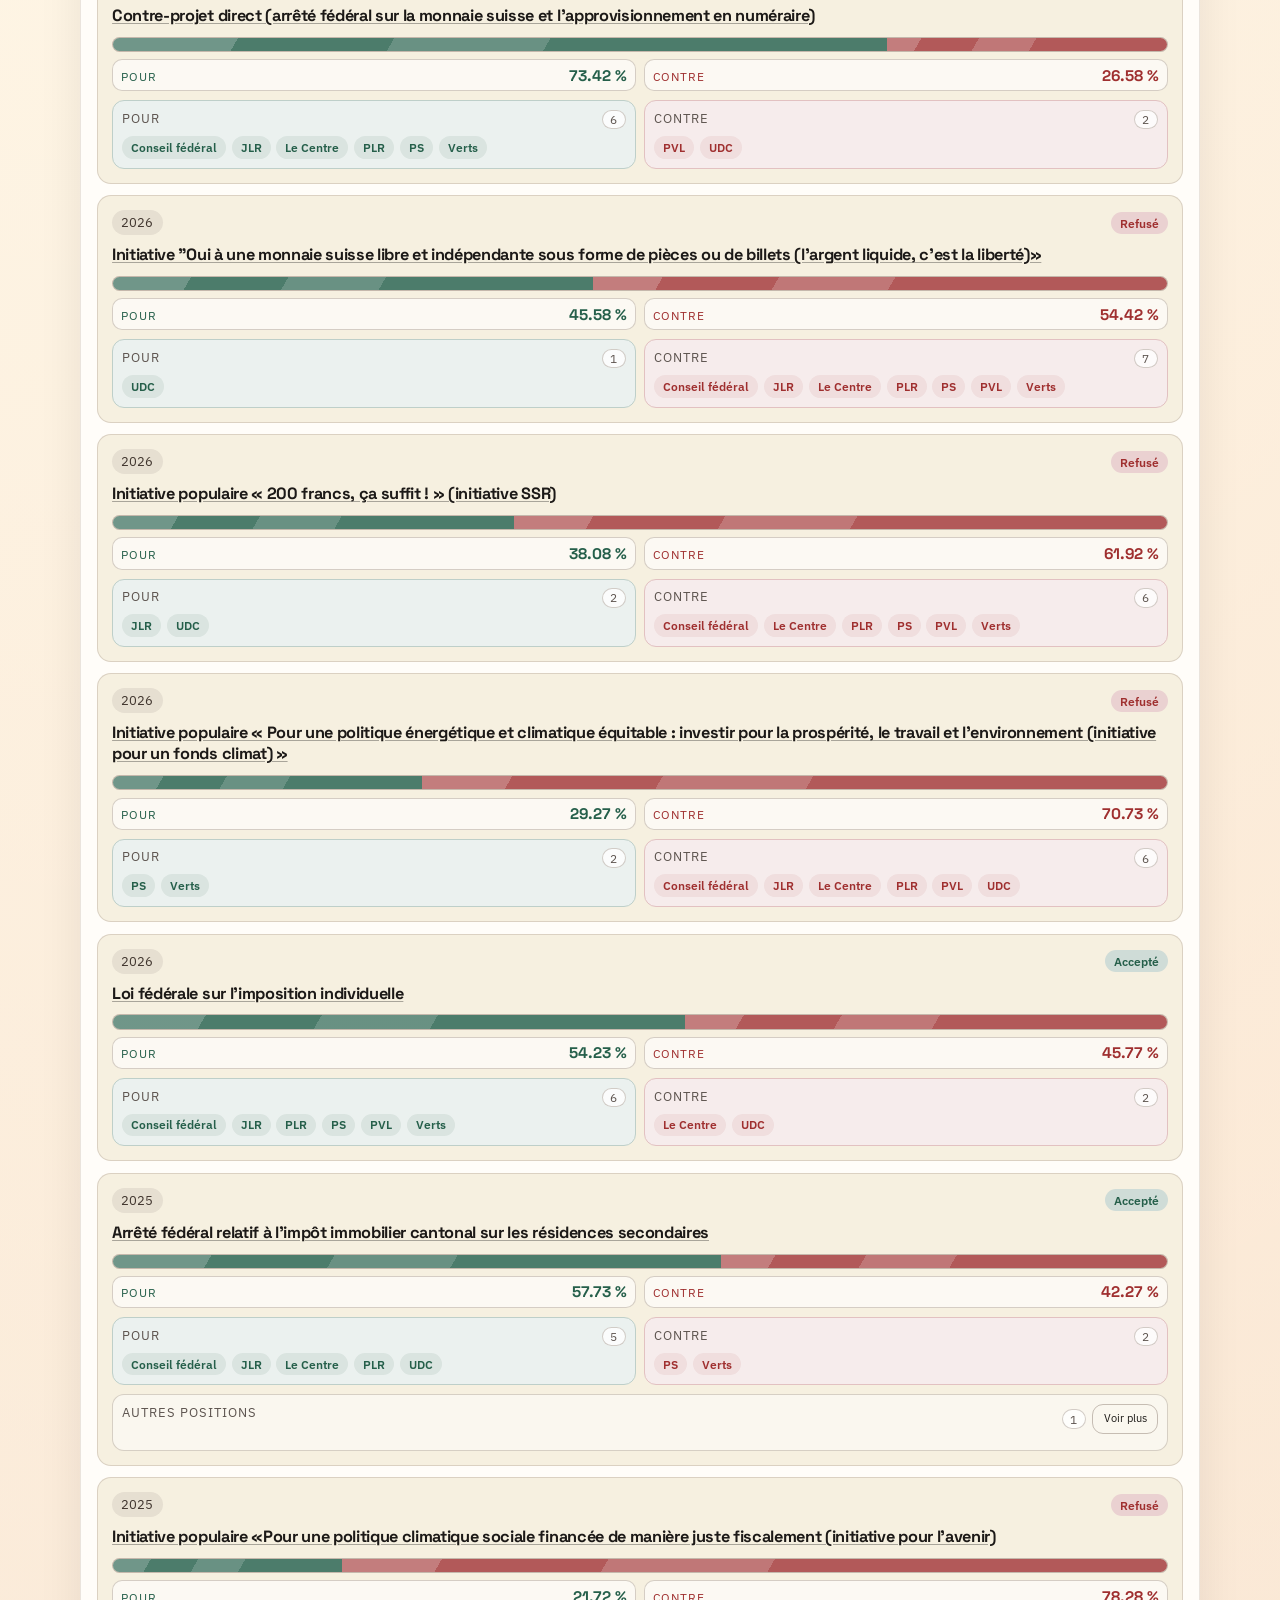
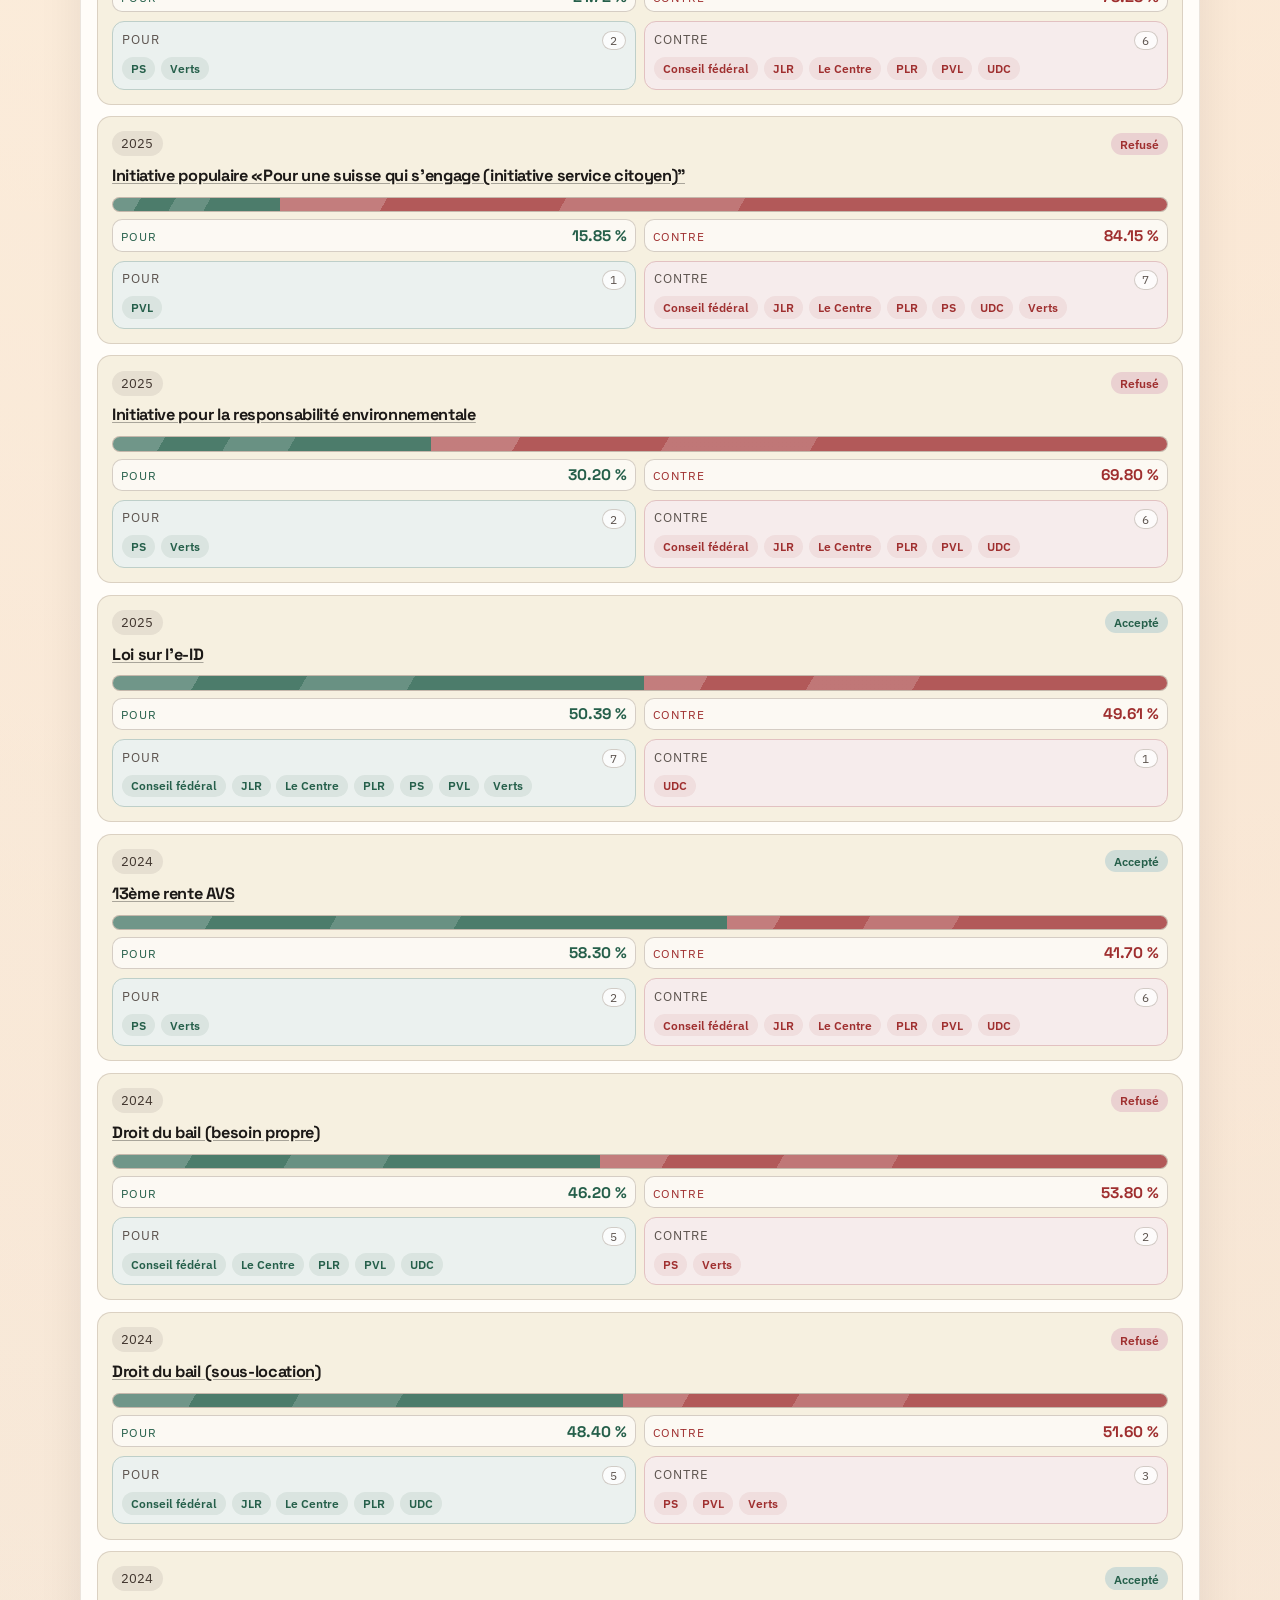
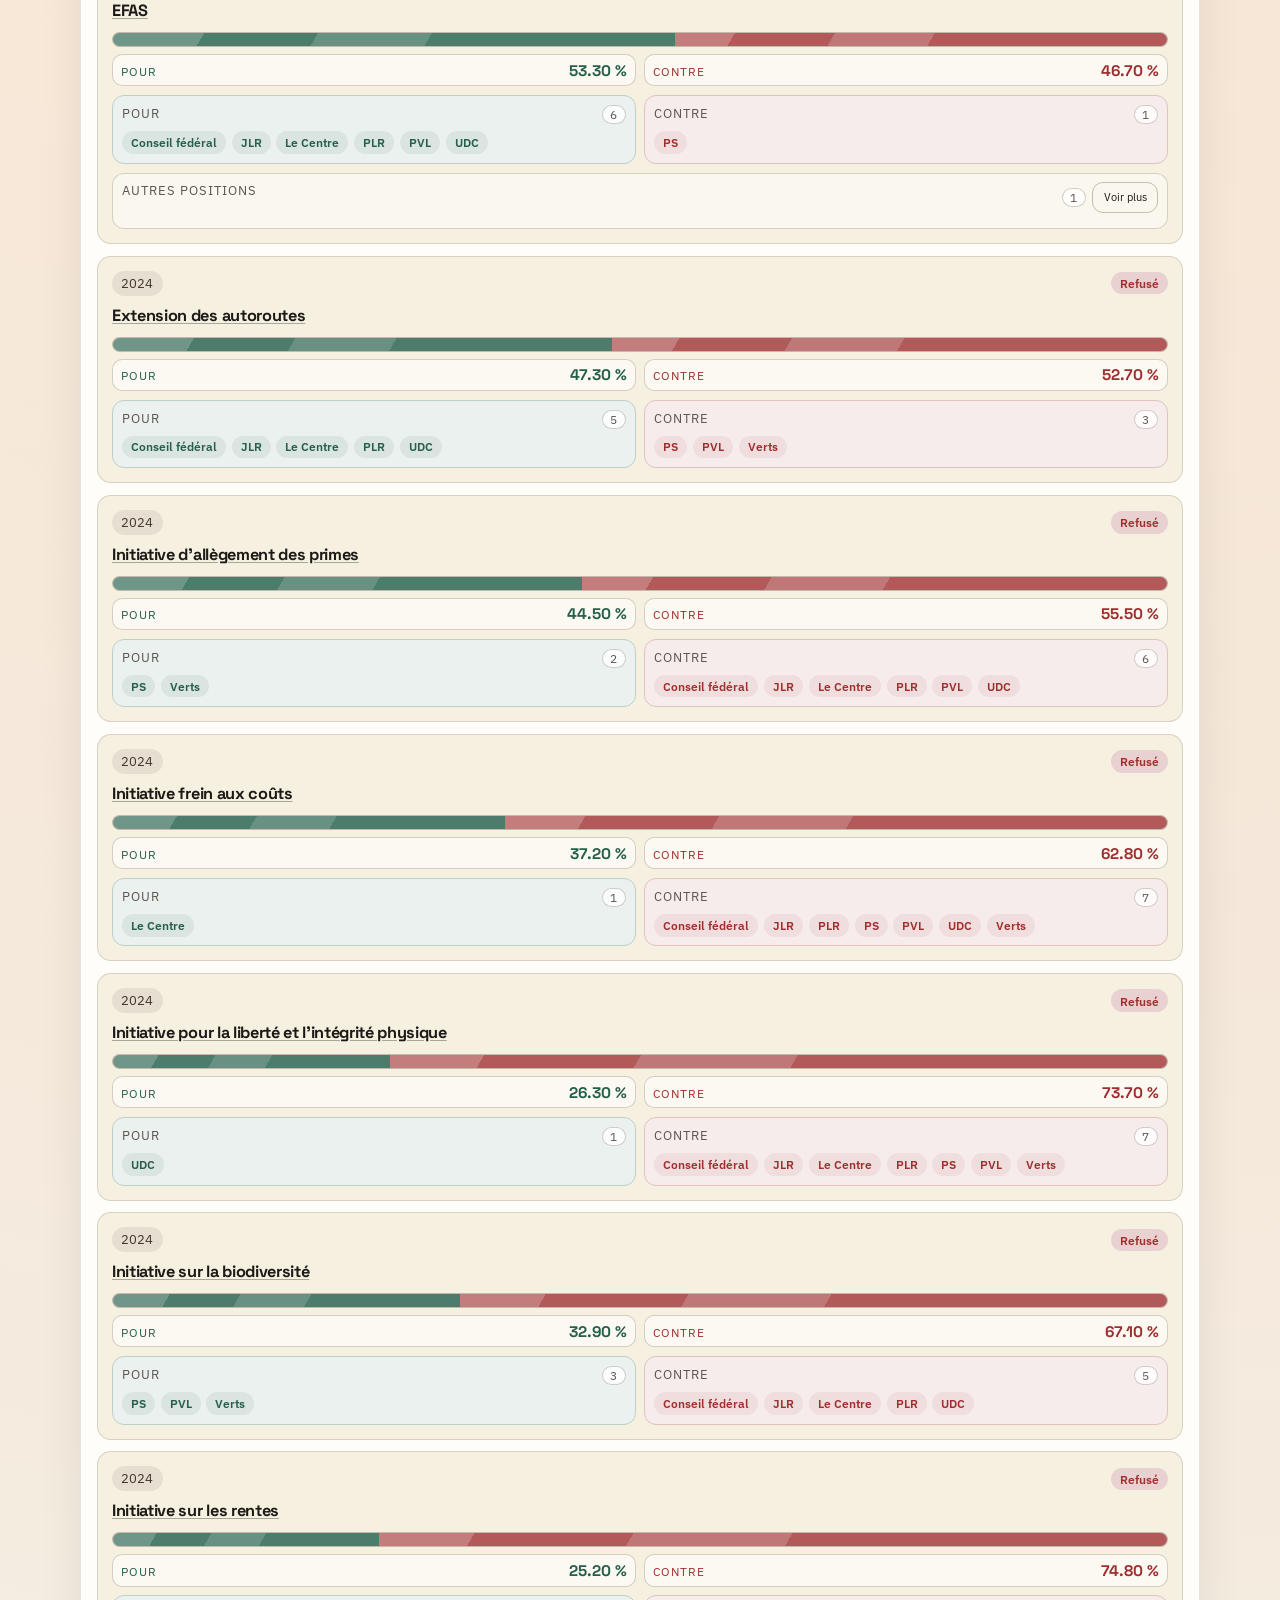
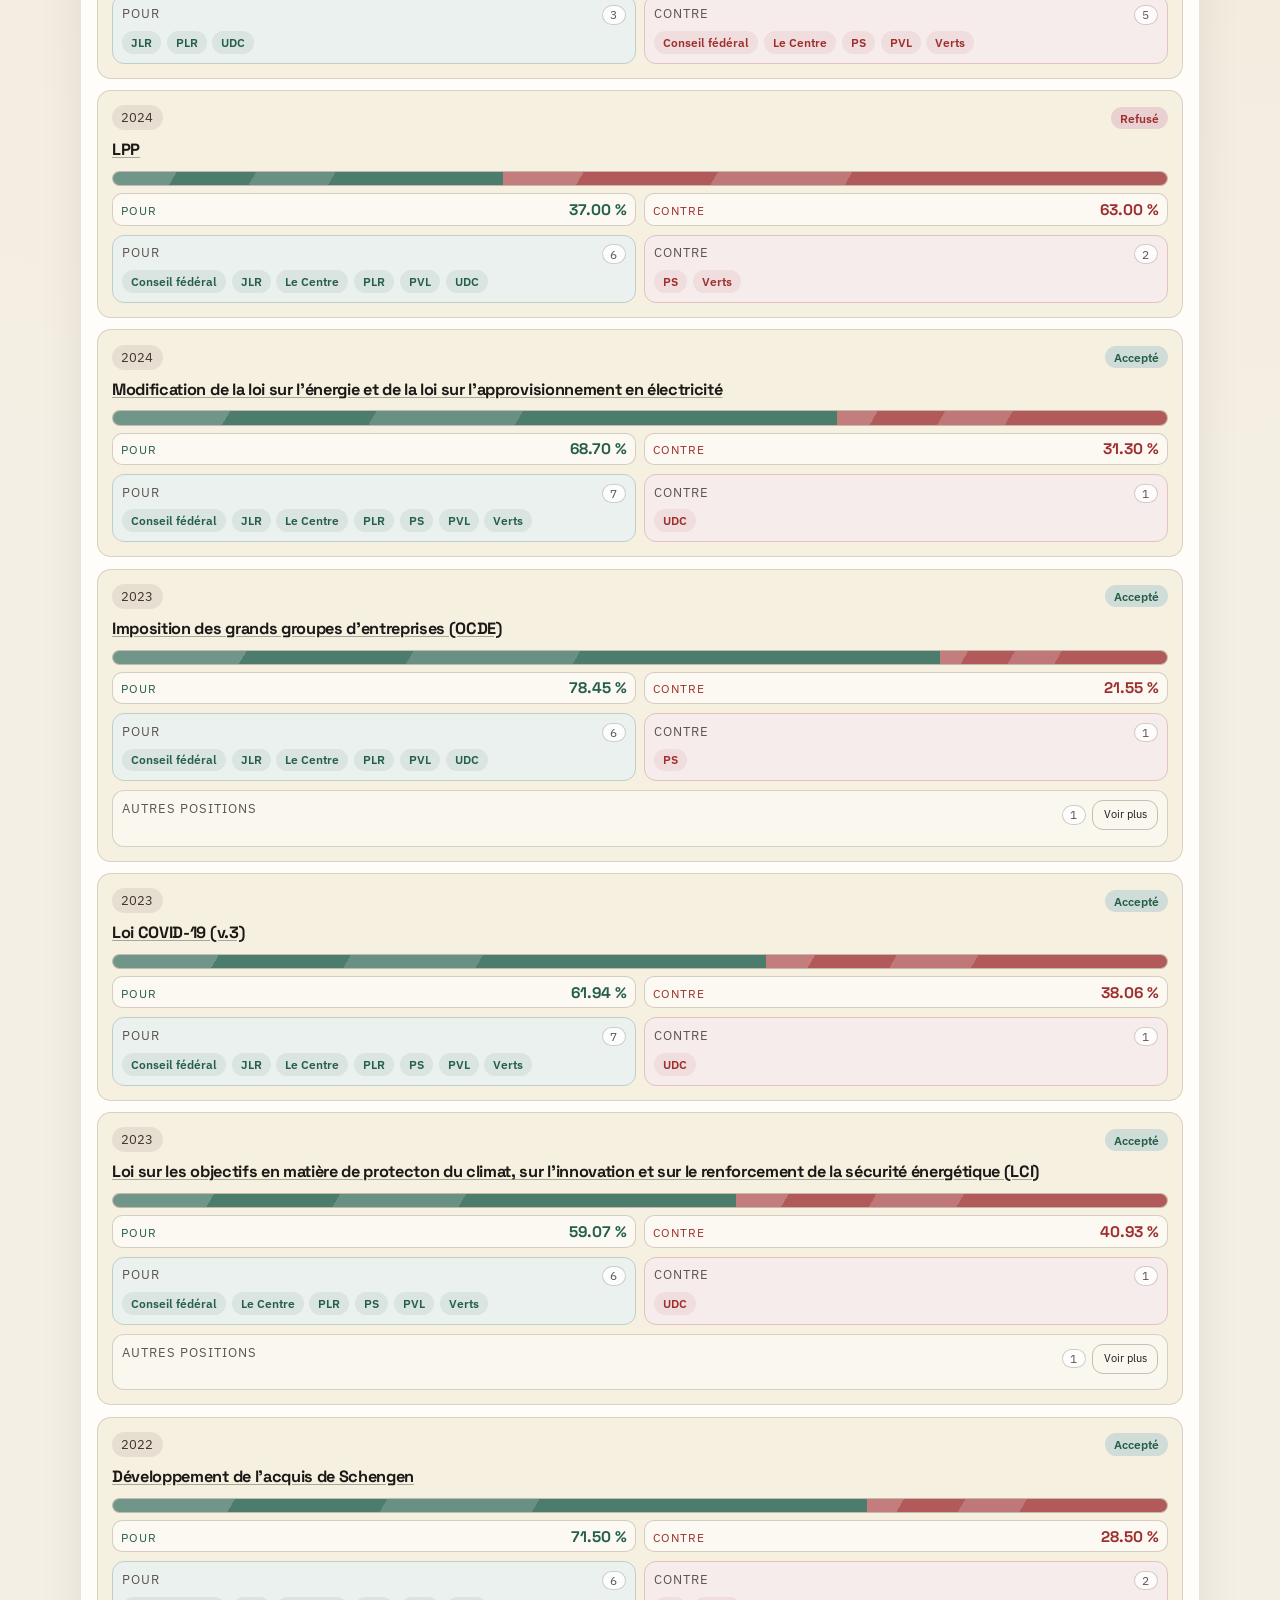
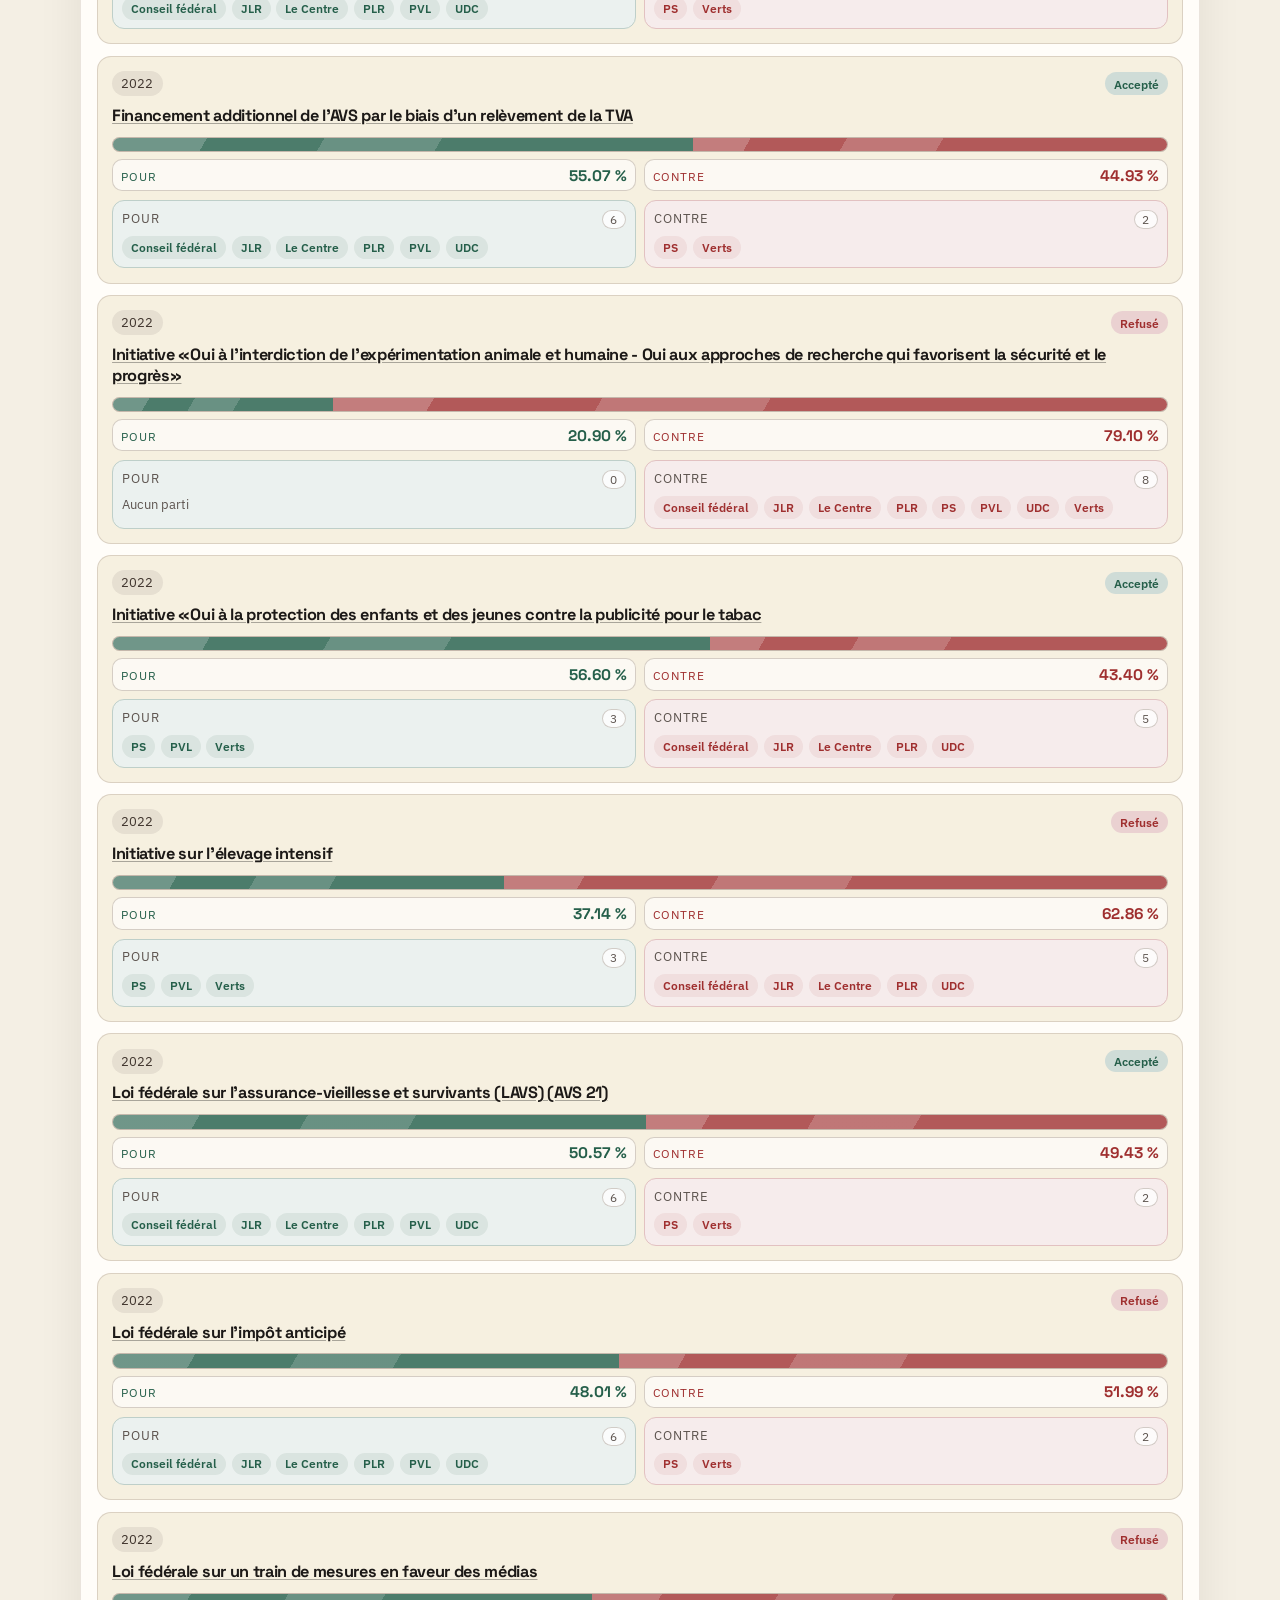
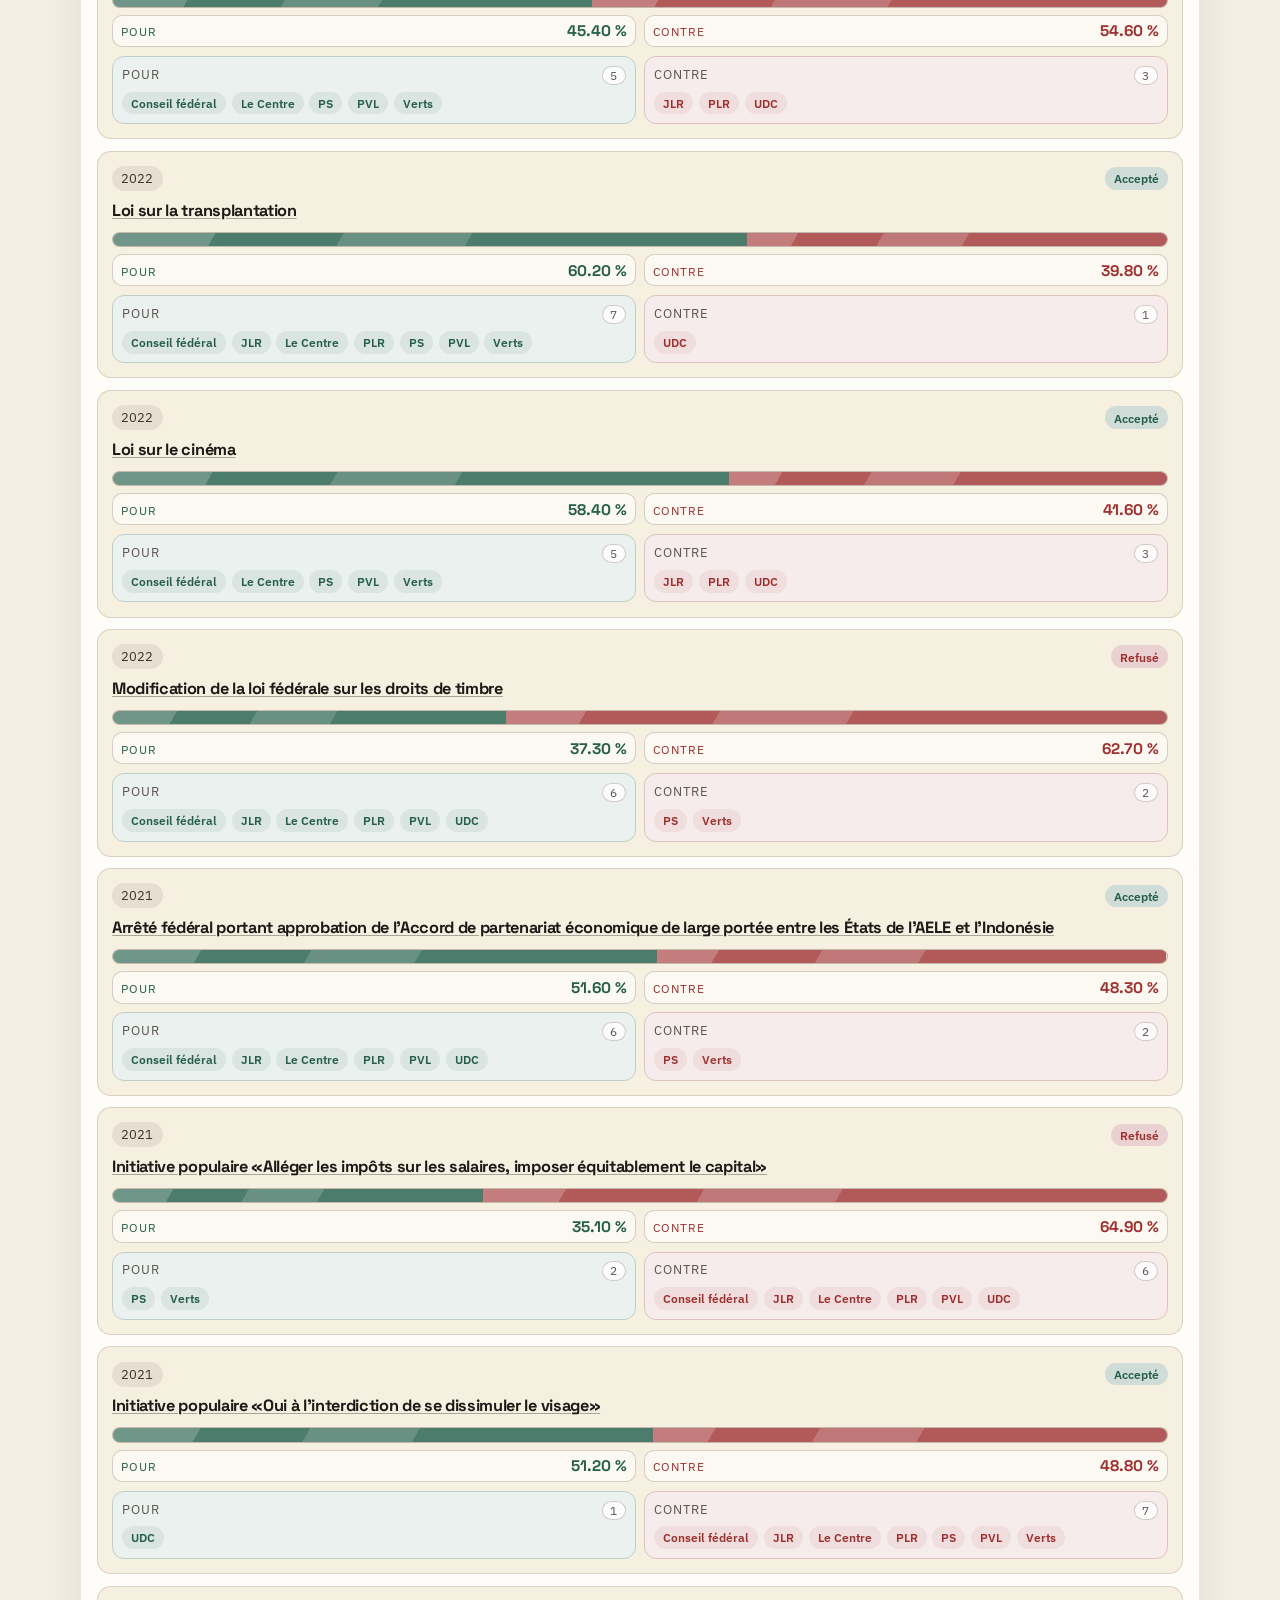
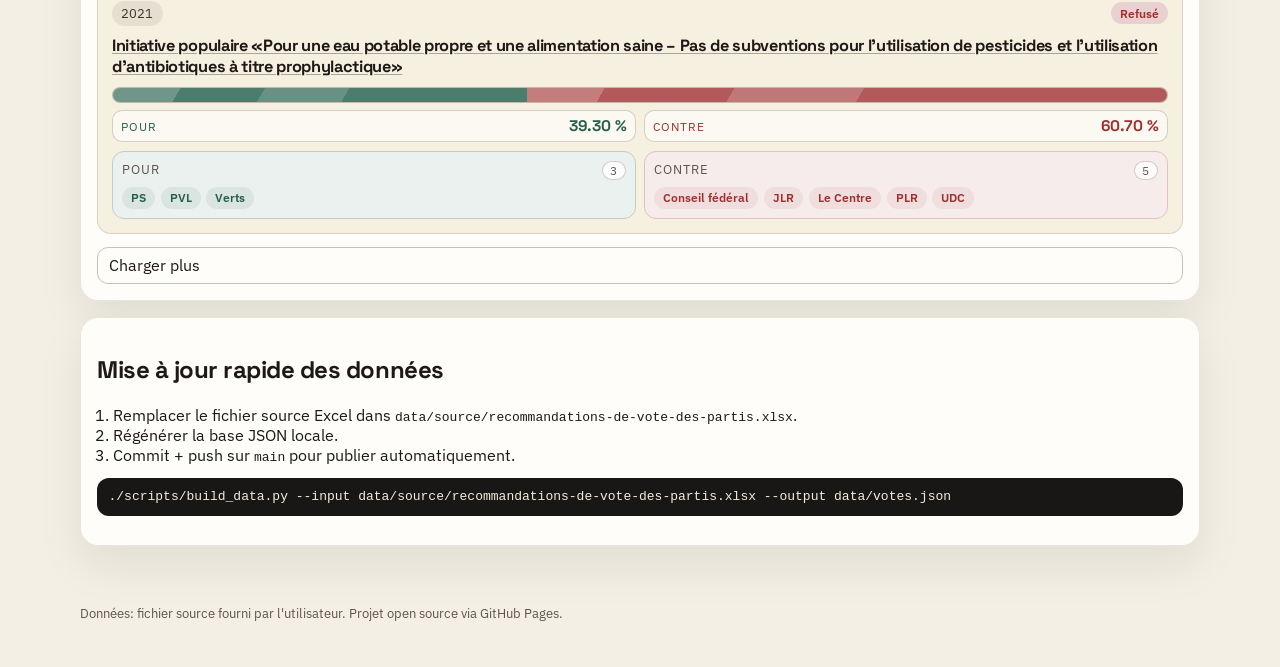
==== commit 4a2539a4: "Refactor statistics view with legislature blocks and cleaner rankings" ====
--- a/index.html
+++ b/index.html
@@ -39,7 +39,7 @@
         </button>
       </nav>
 
-      <section class="panel random-spotlight reveal">
+      <section id="random-archives" class="panel random-spotlight reveal">
         <div class="section-head">
           <h2>Archives</h2>
           <button id="randomize-vote" class="ghost" type="button">Nouvelle archive</button>
@@ -152,7 +152,7 @@
       <section id="view-statistics" class="view hidden">
         <section class="panel reveal">
           <div class="section-head">
-            <h2>Votations les plus marquées</h2>
+            <h2>Votations les plus acceptées / refusées</h2>
           </div>
           <p class="section-note">
             Classement basé sur le pourcentage national de oui/non pour les objets avec résultat officiel.
@@ -197,26 +197,8 @@
           </form>
 
           <p id="legislature-summary" class="result-count"></p>
-
-          <div class="table-wrap">
-            <table class="legislature-table">
-              <thead>
-                <tr>
-                  <th>Législature</th>
-                  <th>Période</th>
-                  <th>Parti</th>
-                  <th>Recommandations</th>
-                  <th>Oui</th>
-                  <th>Non</th>
-                  <th>Autres</th>
-                  <th>Gagné</th>
-                  <th>Perdu</th>
-                  <th>Alignement</th>
-                </tr>
-              </thead>
-              <tbody id="legislature-table-body"></tbody>
-            </table>
-          </div>
+          <div id="legislature-blocks" class="legislature-groups"></div>
+          <button id="legislature-show-more" class="ghost wide" type="button">Voir plus</button>
         </section>
       </section>
 
--- a/styles.css
+++ b/styles.css
@@ -18,6 +18,10 @@
   box-sizing: border-box;
 }
 
+html {
+  -webkit-text-size-adjust: 100%;
+}
+
 body {
   margin: 0;
   min-height: 100vh;
@@ -85,15 +89,17 @@
 }
 
 .hero-copy {
-  max-width: 60ch;
-  margin: 0;
-  color: var(--muted);
+  max-width: none;
+  margin: 0;
+  color: var(--muted);
+  white-space: nowrap;
 }
 
 .dataset-meta {
   margin-top: 1rem;
   color: var(--muted);
   font-size: 0.92rem;
+  font-style: italic;
 }
 
 main {
@@ -143,21 +149,6 @@
     );
 }
 
-.random-spotlight::before {
-  content: "ARCHIVES";
-  position: absolute;
-  right: 1rem;
-  top: 0.9rem;
-  border: 2px solid rgba(144, 41, 41, 0.36);
-  color: rgba(144, 41, 41, 0.78);
-  border-radius: 999px;
-  padding: 0.08rem 0.56rem;
-  font-family: "Space Grotesk", sans-serif;
-  font-size: 0.74rem;
-  letter-spacing: 0.16em;
-  transform: rotate(8deg);
-}
-
 .random-spotlight .section-head h2 {
   text-transform: uppercase;
   letter-spacing: 0.08em;
@@ -392,6 +383,72 @@
   font-size: 1.02rem;
 }
 
+.vote-details {
+  margin-top: 0.12rem;
+  border-top: 1px solid rgba(131, 115, 102, 0.25);
+  padding-top: 0.35rem;
+}
+
+.vote-details-summary {
+  list-style: none;
+  cursor: pointer;
+  display: inline-flex;
+  align-items: center;
+  gap: 0.35rem;
+  border-radius: 999px;
+  border: 1px solid rgba(131, 115, 102, 0.4);
+  padding: 0.2rem 0.56rem;
+  font-size: 0.78rem;
+  font-weight: 600;
+  color: var(--ink);
+  background: rgba(255, 255, 255, 0.54);
+}
+
+.vote-details-summary::-webkit-details-marker {
+  display: none;
+}
+
+.vote-details-summary::marker {
+  display: none;
+}
+
+.vote-details-more {
+  display: inline;
+}
+
+.vote-details-less {
+  display: none;
+}
+
+.vote-details[open] .vote-details-more {
+  display: none;
+}
+
+.vote-details[open] .vote-details-less {
+  display: inline;
+}
+
+.vote-details-body {
+  margin-top: 0.58rem;
+  display: grid;
+  gap: 0.56rem;
+}
+
+@media (min-width: 741px) {
+  .vote-details-summary {
+    display: none;
+  }
+
+  .vote-details {
+    border-top: 0;
+    padding-top: 0;
+  }
+
+  .vote-details-body {
+    margin-top: 0;
+  }
+}
+
 .vote-title a,
 .rank-object a {
   color: inherit;
@@ -413,65 +470,187 @@
   font-size: 0.82rem;
 }
 
-.result-track {
+.result-stack-wrap {
+  display: grid;
+  gap: 0.44rem;
+}
+
+.result-stack {
   border-radius: 999px;
   width: 100%;
-  height: 0.45rem;
+  height: 0.95rem;
   overflow: hidden;
   display: flex;
   background: #e4dad0;
-}
-
-.result-yes {
-  background: color-mix(in srgb, var(--ok) 82%, white 18%);
-}
-
-.result-no {
-  background: color-mix(in srgb, var(--no) 80%, white 20%);
-}
-
-.chips {
+  border: 1px solid rgba(130, 112, 97, 0.32);
+}
+
+.result-stack-segment {
+  display: block;
+  min-width: 2px;
+  height: 100%;
+}
+
+.result-stack-yes {
+  background:
+    linear-gradient(120deg, rgba(255, 255, 255, 0.2) 16%, transparent 16% 36%, rgba(255, 255, 255, 0.16) 36% 56%, transparent 56%),
+    color-mix(in srgb, var(--ok) 82%, white 18%);
+}
+
+.result-stack-no {
+  background:
+    linear-gradient(120deg, rgba(255, 255, 255, 0.22) 12%, transparent 12% 32%, rgba(255, 255, 255, 0.18) 32% 52%, transparent 52%),
+    color-mix(in srgb, var(--no) 80%, white 20%);
+}
+
+.result-legend {
+  display: grid;
+  grid-template-columns: repeat(2, minmax(0, 1fr));
+  gap: 0.56rem;
+}
+
+.result-legend-item {
+  margin: 0;
+  border-radius: 10px;
+  border: 1px solid rgba(130, 112, 97, 0.32);
+  background: rgba(255, 255, 255, 0.62);
+  padding: 0.35rem 0.5rem;
+  display: flex;
+  justify-content: space-between;
+  gap: 0.4rem;
+  align-items: baseline;
+}
+
+.result-legend-label {
+  font-size: 0.76rem;
+  text-transform: uppercase;
+  letter-spacing: 0.08em;
+}
+
+.result-legend-item strong {
+  font-family: "Space Grotesk", sans-serif;
+  font-size: 0.96rem;
+}
+
+.result-legend-yes {
+  color: var(--ok);
+}
+
+.result-legend-no {
+  color: var(--no);
+}
+
+.position-groups {
+  display: grid;
+  grid-template-columns: repeat(2, minmax(0, 1fr));
+  gap: 0.56rem;
+}
+
+.position-group {
+  border-radius: 12px;
+  padding: 0.55rem;
+  border: 1px solid rgba(130, 112, 97, 0.3);
+  background: rgba(255, 255, 255, 0.48);
+}
+
+.position-group-pro {
+  border-color: color-mix(in srgb, var(--ok) 30%, white 70%);
+  background: color-mix(in srgb, var(--ok) 9%, white 91%);
+}
+
+.position-group-contre {
+  border-color: color-mix(in srgb, var(--no) 30%, white 70%);
+  background: color-mix(in srgb, var(--no) 9%, white 91%);
+}
+
+.position-group-others {
+  grid-column: 1 / -1;
+}
+
+.position-group-actions {
+  display: inline-flex;
+  align-items: center;
+  gap: 0.35rem;
+}
+
+.position-group-title {
+  margin: 0 0 0.42rem;
+  display: flex;
+  justify-content: space-between;
+  gap: 0.4rem;
+  font-size: 0.79rem;
+  text-transform: uppercase;
+  letter-spacing: 0.08em;
+  color: var(--muted);
+}
+
+.position-toggle {
+  padding: 0.15rem 0.52rem;
+  border-radius: 999px;
+  font-size: 0.7rem;
+  line-height: 1.2;
+  min-height: 0;
+}
+
+.position-count {
+  font-size: 0.75rem;
+  background: rgba(255, 255, 255, 0.8);
+  border: 1px solid rgba(130, 112, 97, 0.35);
+  border-radius: 999px;
+  padding: 0.07rem 0.44rem;
+}
+
+.position-chip-list {
   display: flex;
   flex-wrap: wrap;
-  gap: 0.38rem;
-}
-
-.chip {
+  gap: 0.36rem;
+}
+
+.position-chip-list[hidden] {
+  display: none;
+}
+
+.position-empty {
+  margin: 0;
+  font-size: 0.8rem;
+  color: var(--muted);
+}
+
+.stance-chip {
   display: inline-flex;
   align-items: center;
+  gap: 0.28rem;
   border-radius: 999px;
   padding: 0.18rem 0.5rem;
   font-size: 0.74rem;
   border: 1px solid transparent;
 }
 
-.chip strong {
-  margin-right: 0.28rem;
-}
-
-.chip-oui {
-  background: color-mix(in srgb, var(--ok) 18%, white 82%);
+.stance-chip strong {
+  font-weight: 600;
+}
+
+.stance-chip em {
+  font-style: normal;
+  opacity: 0.9;
+}
+
+.stance-chip-pro {
+  background: color-mix(in srgb, var(--ok) 17%, white 83%);
   color: var(--ok);
 }
 
-.chip-non {
-  background: color-mix(in srgb, var(--no) 17%, white 83%);
+.stance-chip-contre {
+  background: color-mix(in srgb, var(--no) 16%, white 84%);
   color: var(--no);
 }
 
-.chip-liberte-de-vote {
-  background: color-mix(in srgb, #cc8e2d 23%, white 77%);
-  color: #7a571c;
-}
-
-.chip-neutre,
-.chip-pas-de-position,
-.chip-empty {
-  background: color-mix(in srgb, var(--neutral) 15%, white 85%);
+.stance-chip-others {
+  background: color-mix(in srgb, var(--neutral) 16%, white 84%);
   color: var(--neutral);
 }
 
-.chip-highlight {
+.stance-chip.is-highlight {
   border-color: color-mix(in srgb, var(--accent) 55%, white 45%);
   box-shadow: 0 0 0 1px color-mix(in srgb, var(--accent) 35%, white 65%);
 }
@@ -496,24 +675,26 @@
 
 .ranking-list {
   margin: 0;
-  padding-left: 1.2rem;
-  display: grid;
-  gap: 0.56rem;
+  padding-left: 1.35rem;
+  display: grid;
+  gap: 0.62rem;
 }
 
 .ranking-list li {
   color: var(--ink);
 }
 
+.ranking-list li::marker {
+  color: #6d625c;
+  font-weight: 700;
+}
+
 .rank-line {
   margin: 0;
   display: flex;
-  gap: 0.42rem;
-  align-items: baseline;
-}
-
-.rank-index {
-  color: var(--muted);
+  justify-content: space-between;
+  gap: 0.6rem;
+  align-items: center;
 }
 
 .rank-percent {
@@ -529,8 +710,13 @@
 }
 
 .rank-year {
-  color: var(--muted);
-  font-size: 0.82rem;
+  color: #2f2a26;
+  font-size: 0.86rem;
+  font-weight: 700;
+  font-family: "Space Grotesk", sans-serif;
+  background: #e8dece;
+  border-radius: 999px;
+  padding: 0.12rem 0.5rem;
 }
 
 .rank-object {
@@ -550,32 +736,79 @@
   margin-bottom: 0.75rem;
 }
 
-.table-wrap {
-  overflow: auto;
+.legislature-groups {
+  display: grid;
+  gap: 0.76rem;
+  margin-top: 0.65rem;
+}
+
+.legislature-group {
+  background: var(--surface-strong);
   border: 1px solid rgba(136, 117, 103, 0.28);
   border-radius: 12px;
-}
-
-.legislature-table {
+  padding: 0.72rem;
+}
+
+.legislature-group-head {
+  display: flex;
+  justify-content: space-between;
+  align-items: baseline;
+  gap: 0.65rem;
+  margin-bottom: 0.62rem;
+}
+
+.legislature-group-head h3 {
+  margin: 0;
+  font-size: 1rem;
+}
+
+.legislature-group-head p {
+  margin: 0;
+  font-size: 0.84rem;
+  color: var(--muted);
+}
+
+.legislature-party-grid {
+  display: grid;
+  grid-template-columns: repeat(2, minmax(0, 1fr));
+  gap: 0.56rem;
+}
+
+.legislature-party-card {
+  background: rgba(255, 255, 255, 0.66);
+  border: 1px solid rgba(136, 117, 103, 0.24);
+  border-radius: 10px;
+  padding: 0.58rem;
+}
+
+.legislature-party-card header {
   width: 100%;
-  border-collapse: collapse;
-  min-width: 960px;
-  background: var(--surface-strong);
-}
-
-.legislature-table th,
-.legislature-table td {
-  text-align: left;
-  padding: 0.56rem 0.62rem;
-  border-bottom: 1px solid rgba(136, 117, 103, 0.22);
-  font-size: 0.84rem;
-}
-
-.legislature-table th {
-  position: sticky;
-  top: 0;
-  background: #efe5d6;
-  z-index: 1;
+  margin: 0 0 0.35rem;
+  display: flex;
+  justify-content: space-between;
+  align-items: baseline;
+  gap: 0.5rem;
+}
+
+.legislature-party-card h4 {
+  margin: 0;
+  font-size: 0.92rem;
+}
+
+.align-pill {
+  display: inline-flex;
+  align-items: center;
+  border-radius: 999px;
+  font-size: 0.74rem;
+  padding: 0.1rem 0.45rem;
+  background: color-mix(in srgb, var(--ok) 18%, white 82%);
+  color: var(--ok);
+}
+
+.legislature-party-card p {
+  margin: 0.22rem 0 0;
+  color: var(--muted);
+  font-size: 0.8rem;
 }
 
 .table-empty {
@@ -657,6 +890,12 @@
   }
 }
 
+@media (max-width: 900px) {
+  .control-grid {
+    grid-template-columns: repeat(3, minmax(0, 1fr));
+  }
+}
+
 @media (max-width: 800px) {
   .stats-grid {
     grid-template-columns: repeat(2, minmax(0, 1fr));
@@ -673,6 +912,131 @@
 
   .legislature-filters {
     grid-template-columns: 1fr;
+  }
+
+  .legislature-party-grid {
+    grid-template-columns: 1fr;
+  }
+}
+
+@media (max-width: 740px) {
+  body {
+    font-size: 17px;
+    line-height: 1.48;
+  }
+
+  header,
+  main,
+  footer {
+    width: 100%;
+    padding-inline: 0.85rem;
+  }
+
+  .hero {
+    padding-top: 2.4rem;
+    text-align: center;
+  }
+
+  .hero-copy {
+    white-space: normal;
+    font-size: 1.03rem;
+    margin-inline: auto;
+    max-width: 36ch;
+  }
+
+  .dataset-meta {
+    font-size: 0.98rem;
+    margin-inline: auto;
+  }
+
+  .panel {
+    padding: 0.82rem;
+    border-radius: 15px;
+  }
+
+  .section-head {
+    flex-direction: column;
+    align-items: flex-start;
+  }
+
+  .tabs {
+    width: 100%;
+  }
+
+  .tab-button {
+    flex: 1;
+    text-align: center;
+    font-size: 0.96rem;
+  }
+
+  .control-grid,
+  .rank-grid {
+    grid-template-columns: 1fr;
+  }
+
+  .position-groups,
+  .result-legend {
+    grid-template-columns: 1fr;
+  }
+
+  .vote-top {
+    flex-wrap: wrap;
+    align-items: flex-start;
+  }
+
+  .percent-row {
+    flex-wrap: wrap;
+    gap: 0.32rem 0.8rem;
+  }
+
+  input,
+  select,
+  .ghost,
+  .tab-button {
+    min-height: 44px;
+  }
+
+  .vote-title {
+    font-size: 1.08rem;
+    line-height: 1.3;
+  }
+
+  .section-note,
+  .result-count {
+    font-size: 0.91rem;
+  }
+
+  .stance-chip {
+    font-size: 0.8rem;
+    padding: 0.24rem 0.58rem;
+  }
+
+  .vote-details-summary {
+    min-height: 40px;
+    padding: 0.32rem 0.72rem;
+    font-size: 0.82rem;
+  }
+
+  .position-toggle {
+    min-height: 36px;
+  }
+
+  .legislature-group {
+    padding: 0.64rem;
+  }
+
+  .legislature-group-head {
+    flex-direction: column;
+    align-items: flex-start;
+    gap: 0.28rem;
+  }
+
+  .legislature-party-card p {
+    font-size: 0.84rem;
+  }
+
+  .align-pill {
+    font-size: 0.78rem;
   }
 }
 
@@ -680,26 +1044,39 @@
   header,
   main,
   footer {
-    width: calc(100% - 1rem);
-  }
-
-  .control-grid,
+    width: 100%;
+    padding-inline: 0.72rem;
+  }
+
   .stats-grid,
   .rank-grid {
     grid-template-columns: 1fr;
   }
 
-  .section-head {
-    flex-direction: column;
-    align-items: flex-start;
-  }
-
-  .tabs {
+  .stat-value {
+    font-size: 1.45rem;
+  }
+}
+
+@media (max-width: 430px) {
+  header,
+  main,
+  footer {
     width: 100%;
-  }
-
-  .tab-button {
-    flex: 1;
-    text-align: center;
-  }
-}
+    padding-inline: 0.62rem;
+  }
+
+  .hero {
+    padding-top: 2rem;
+  }
+
+  .panel {
+    padding: 0.72rem;
+  }
+
+  .section-note,
+  .result-count,
+  .party-row p {
+    font-size: 0.9rem;
+  }
+}
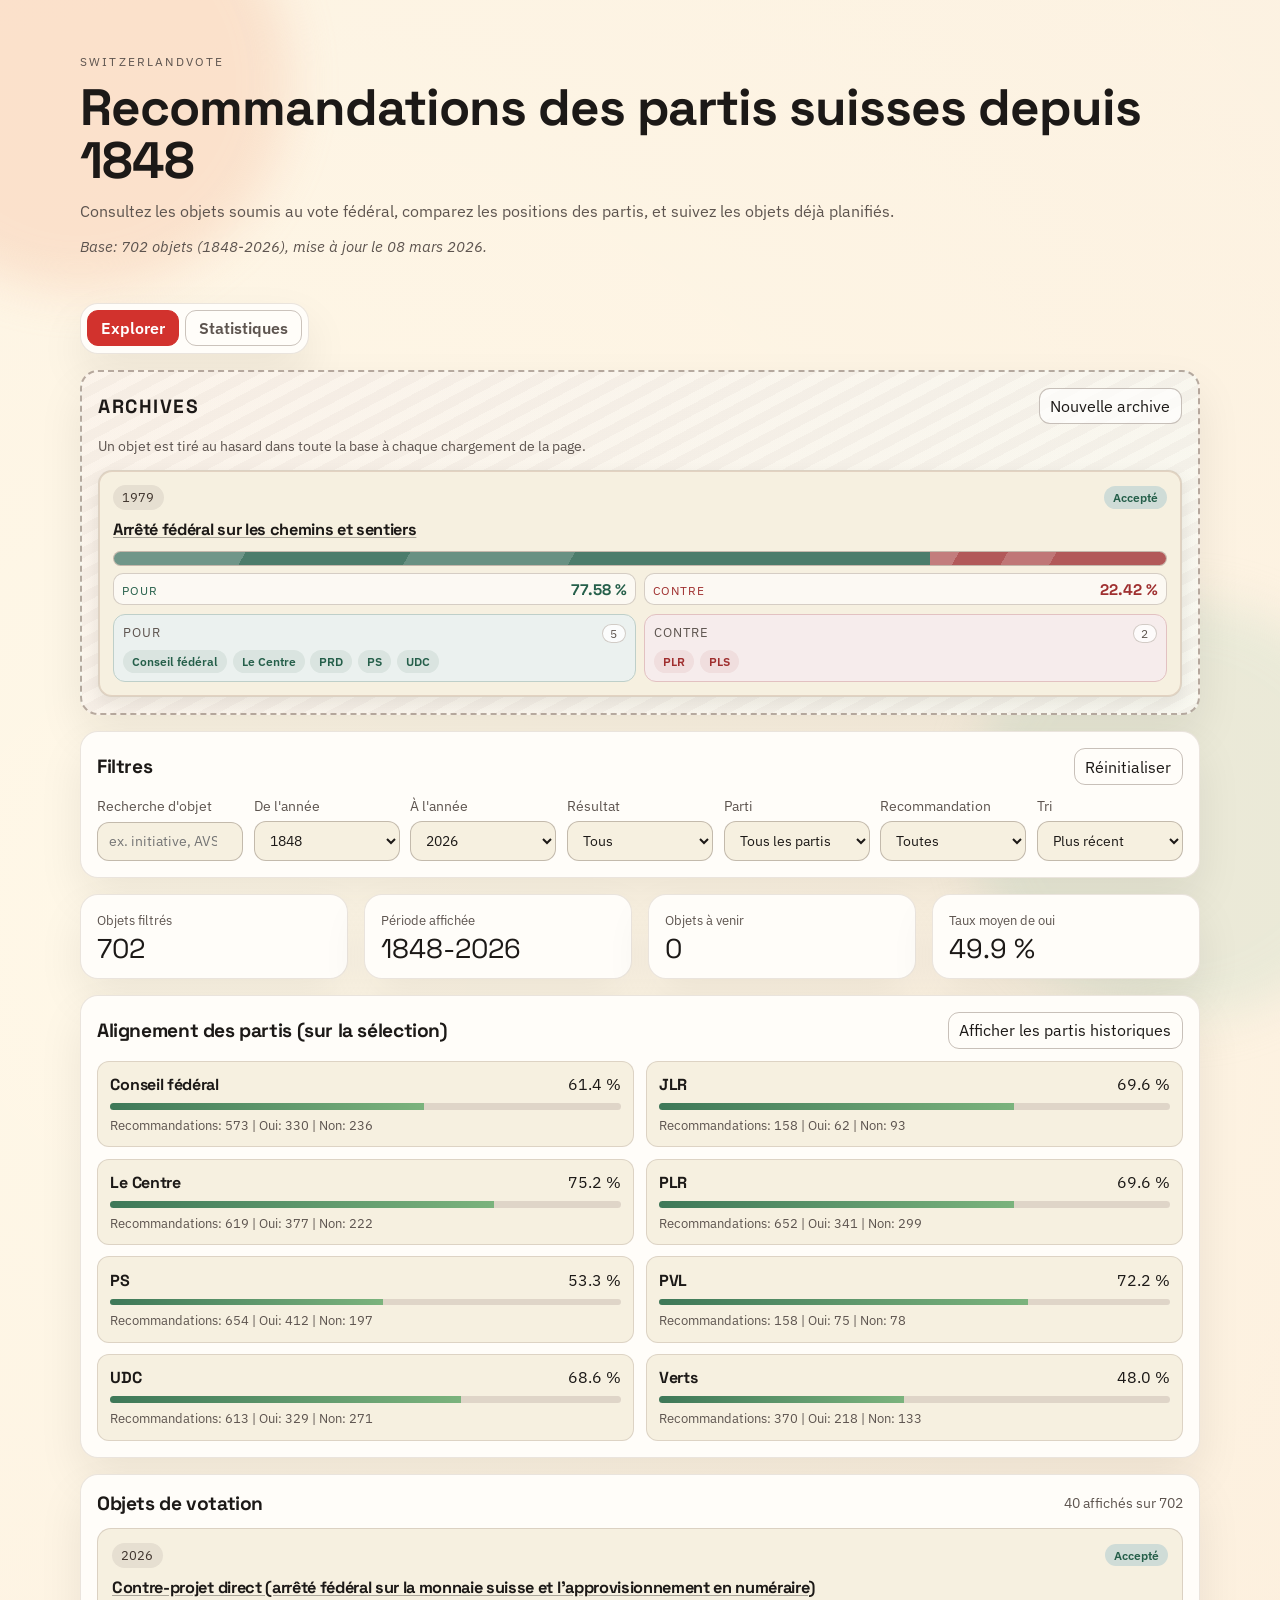
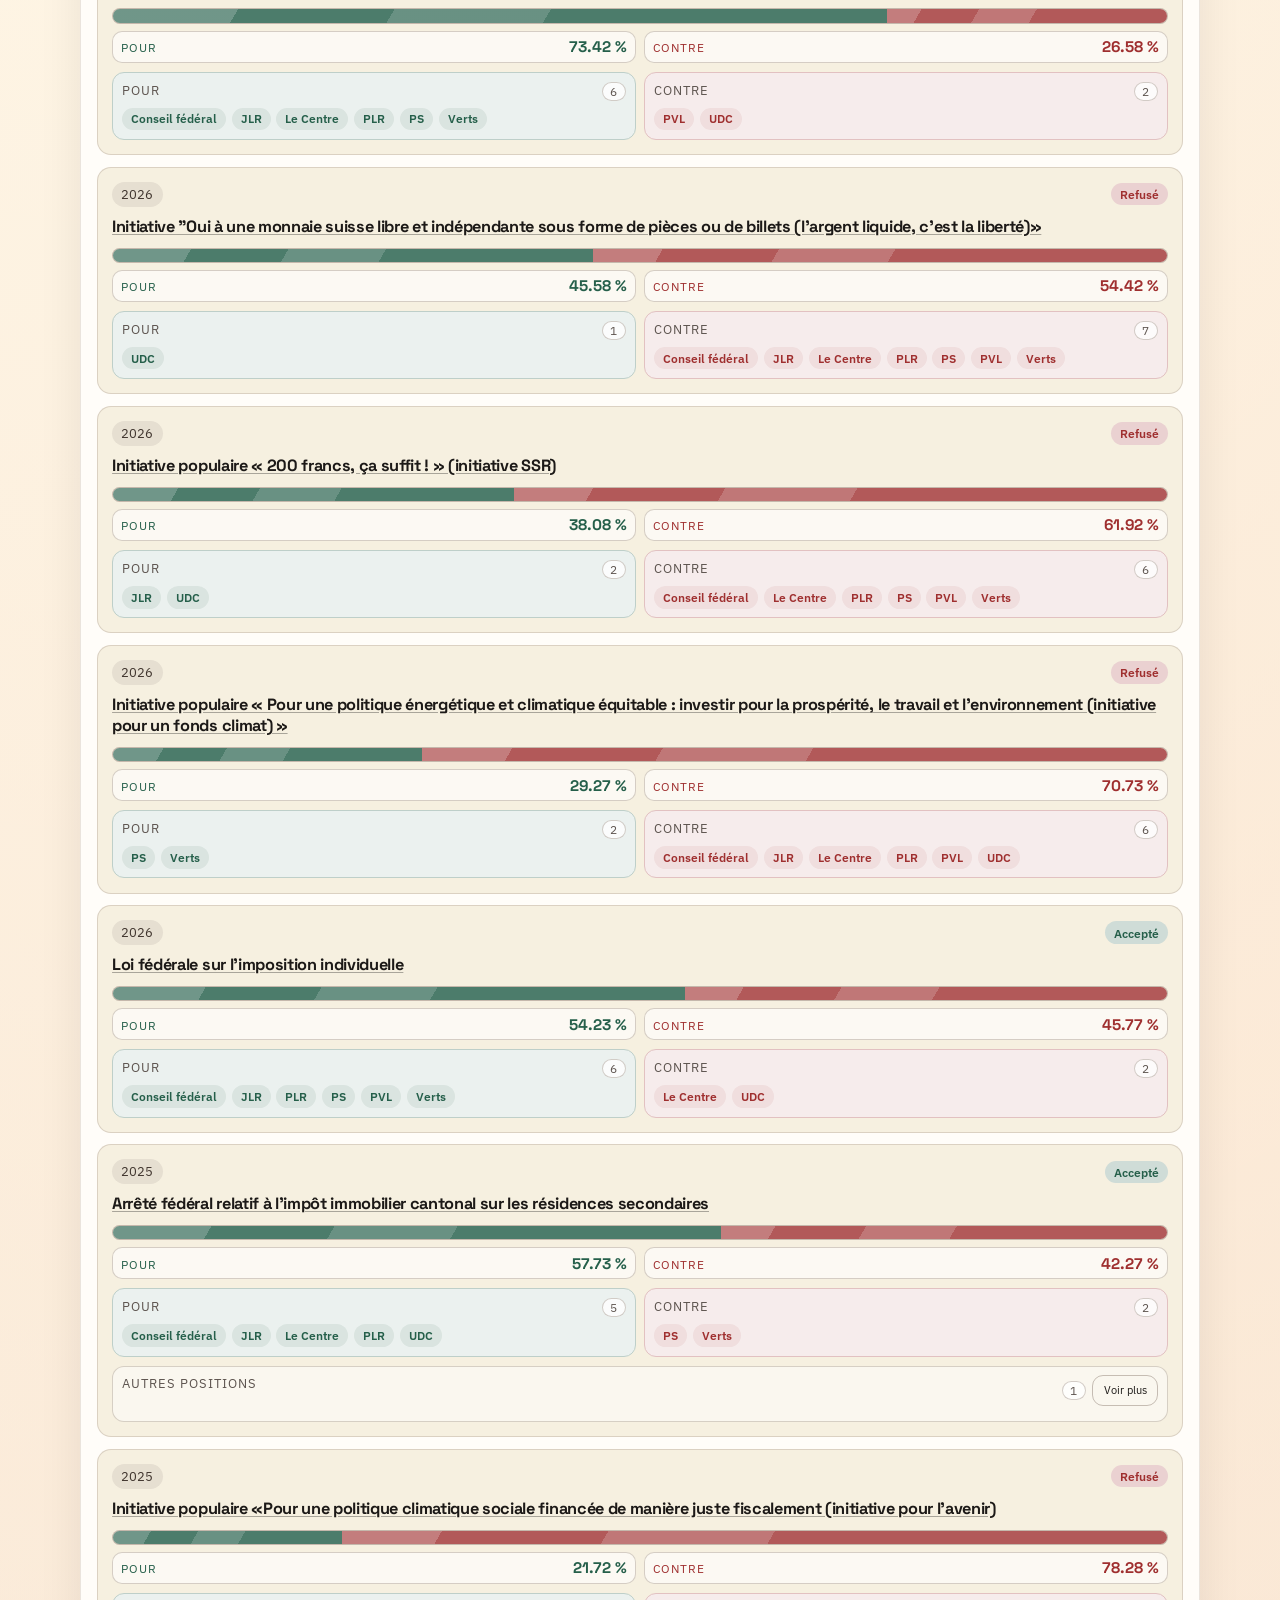
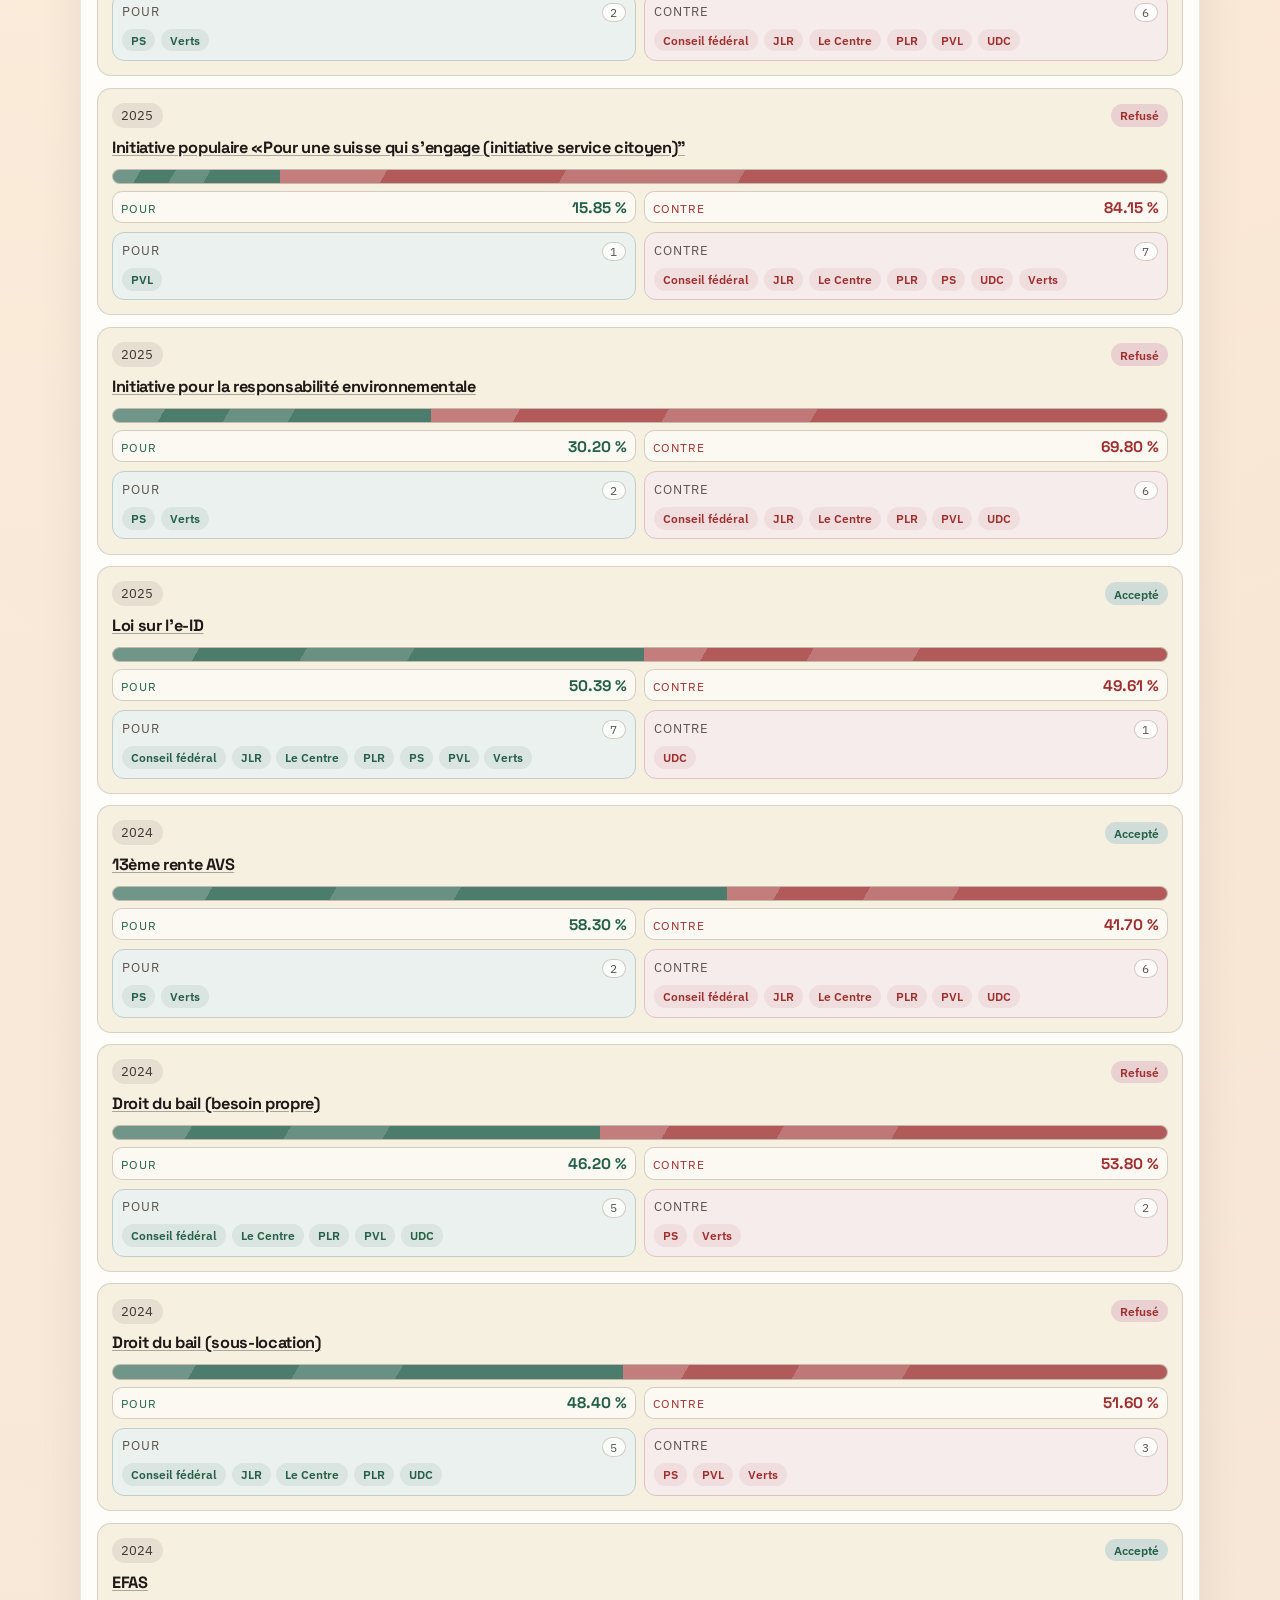
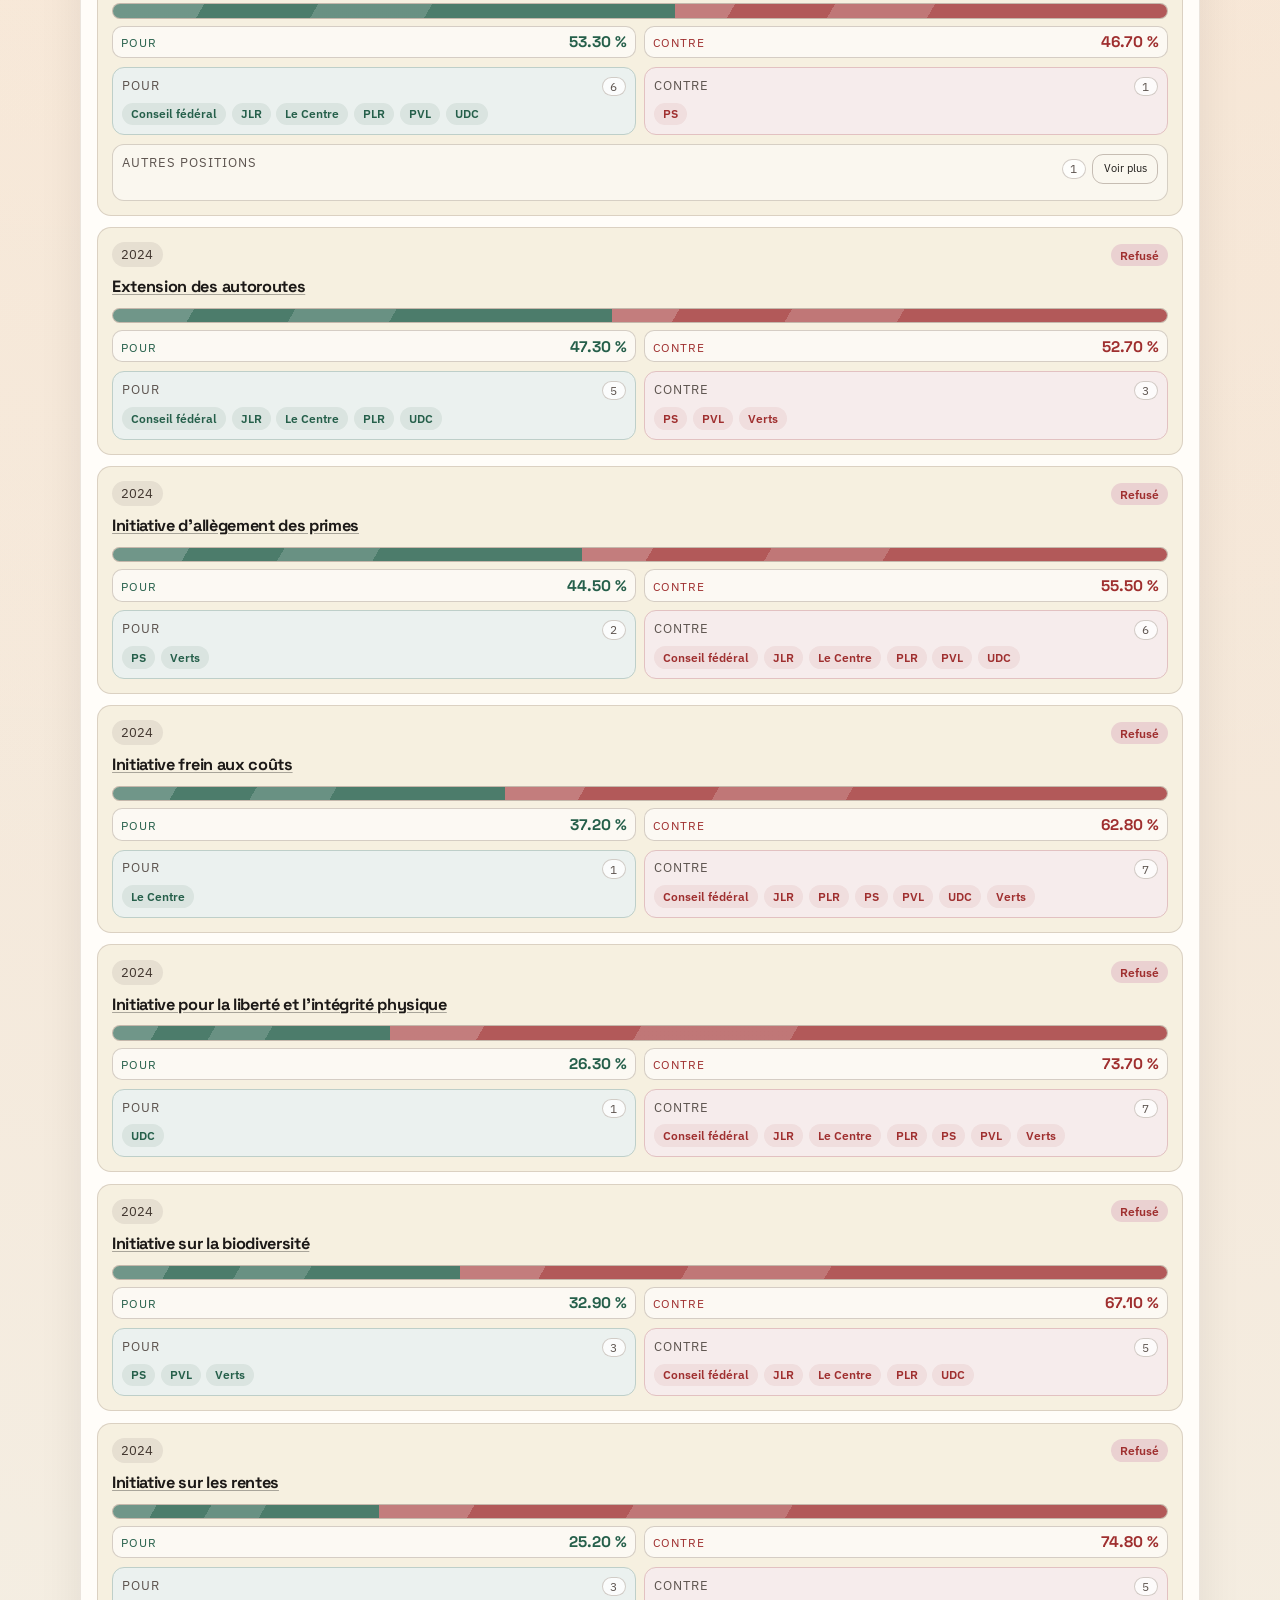
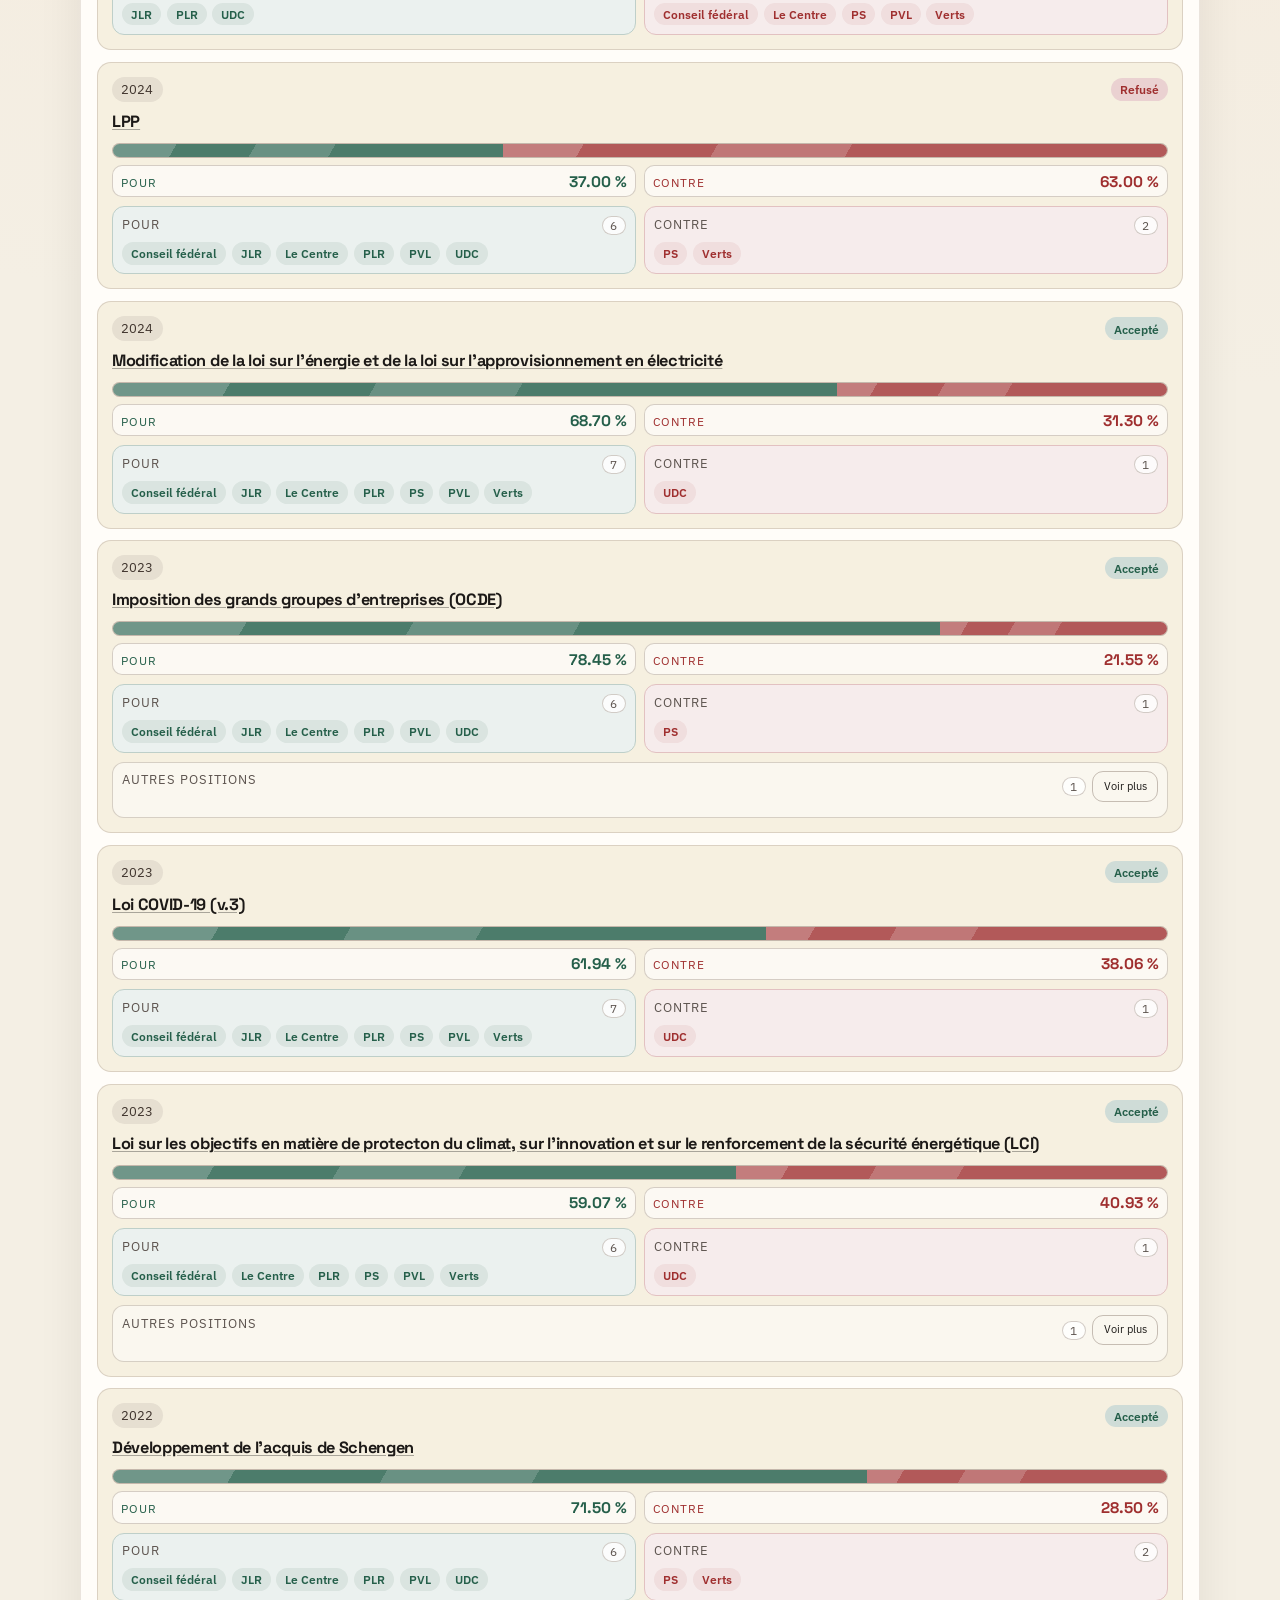
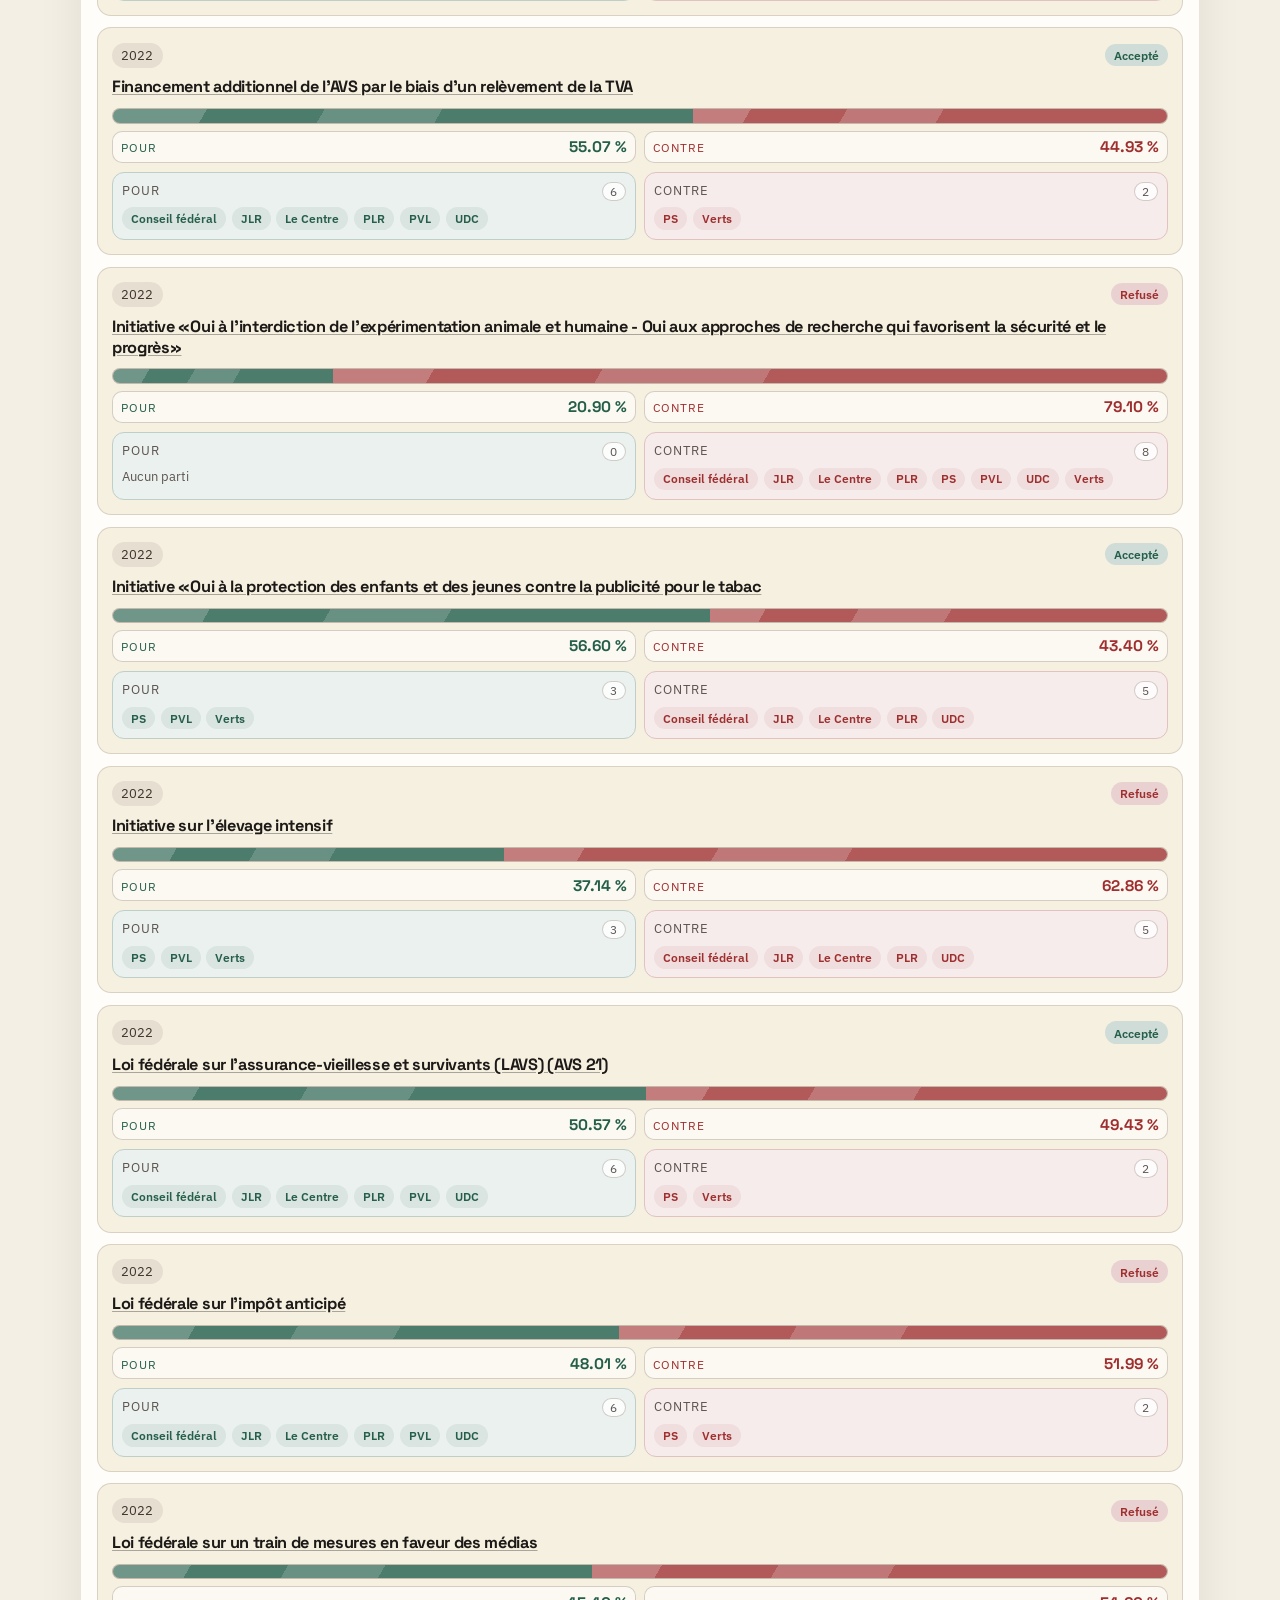
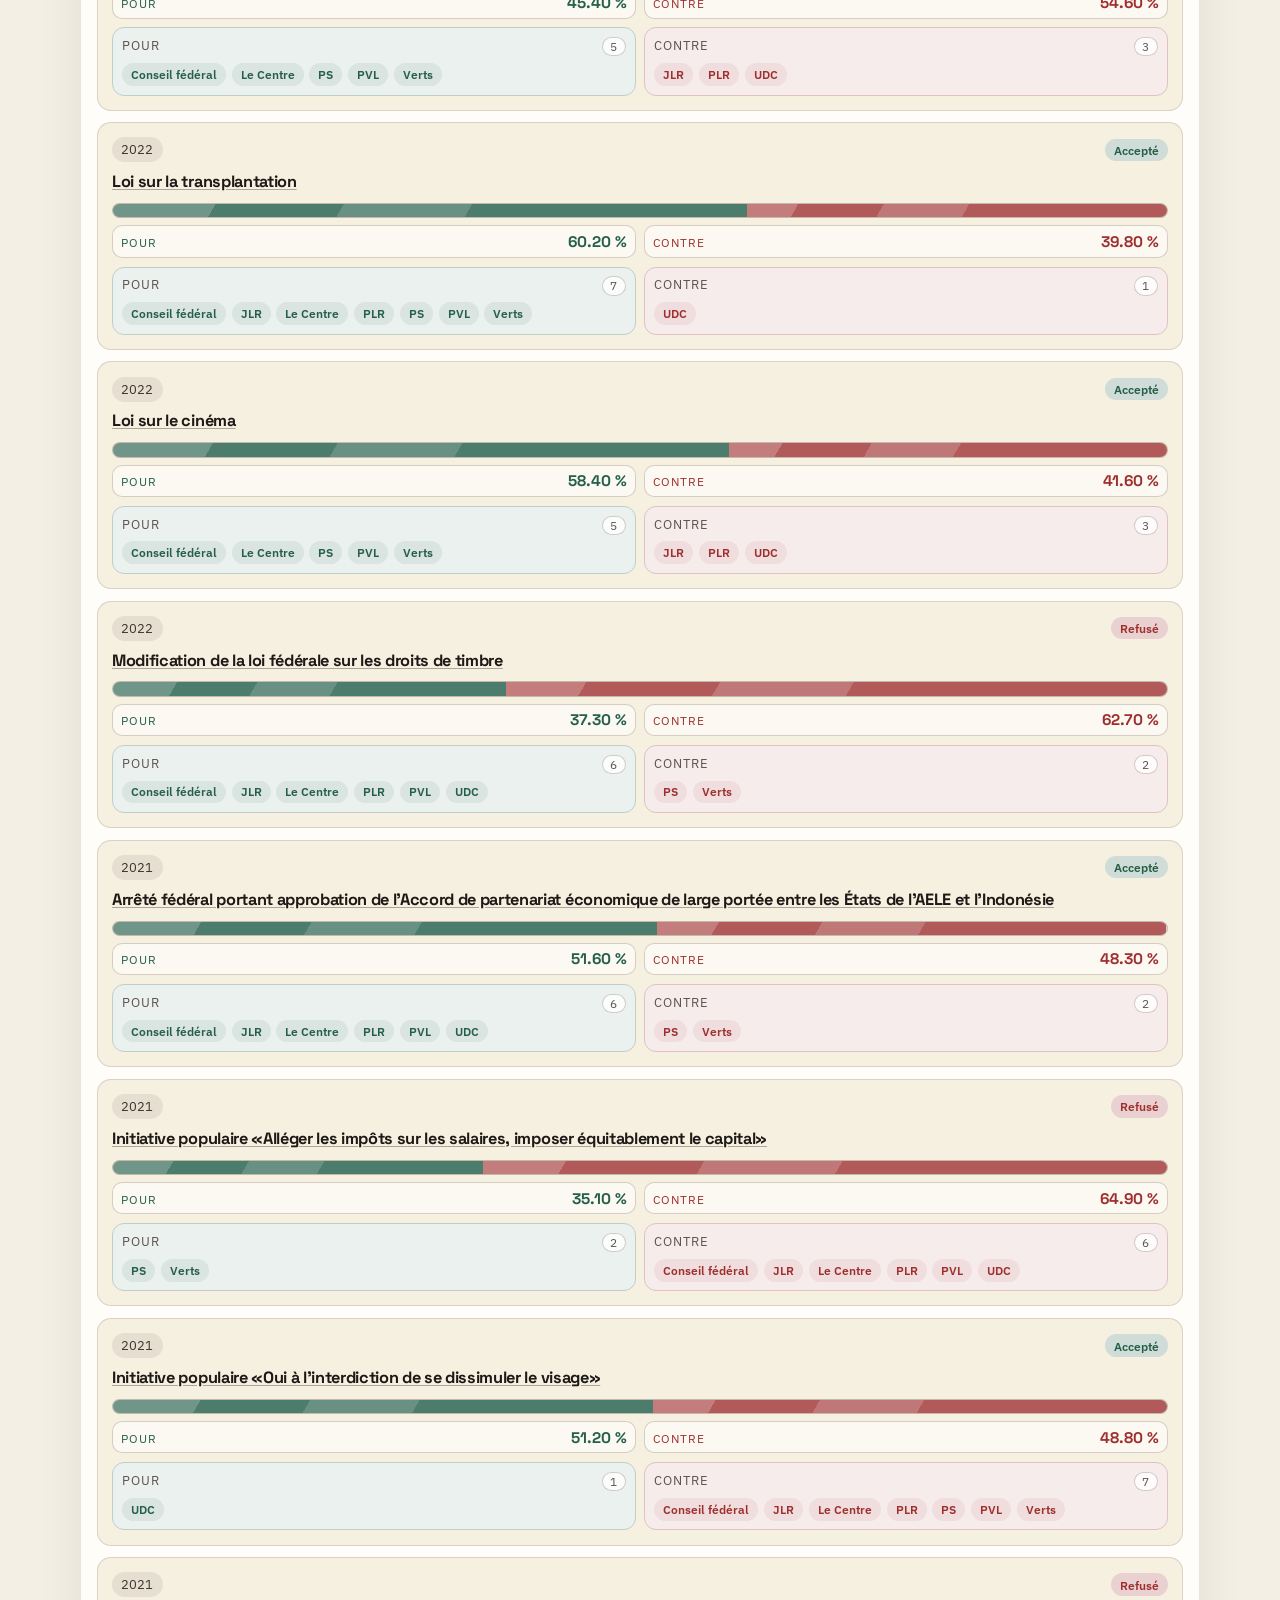
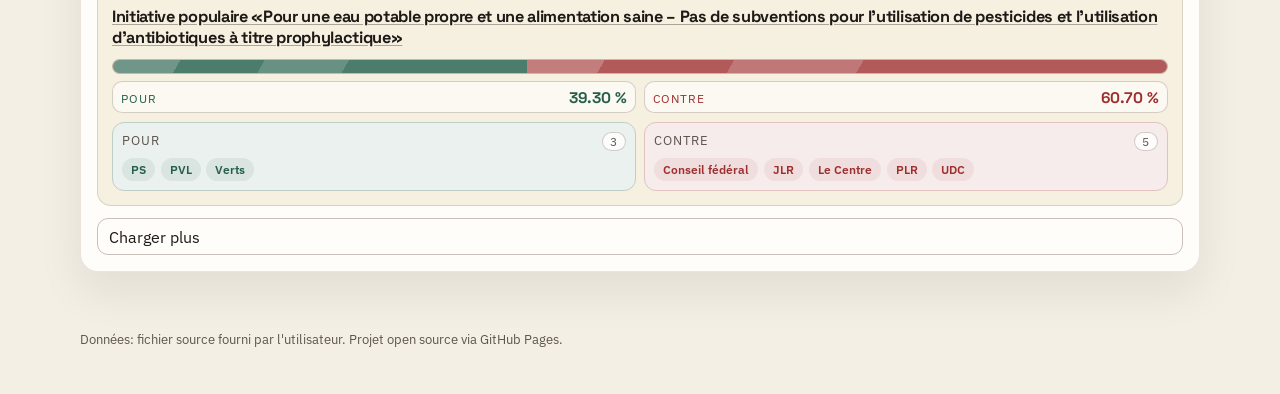
==== commit fbc128cc: "Remove quick data update section from interface" ====
--- a/index.html
+++ b/index.html
@@ -202,15 +202,6 @@
         </section>
       </section>
 
-      <section class="panel info reveal">
-        <h2>Mise à jour rapide des données</h2>
-        <ol>
-          <li>Remplacer le fichier source Excel dans <code>data/source/recommandations-de-vote-des-partis.xlsx</code>.</li>
-          <li>Régénérer la base JSON locale.</li>
-          <li>Commit + push sur <code>main</code> pour publier automatiquement.</li>
-        </ol>
-        <pre><code>./scripts/build_data.py --input data/source/recommandations-de-vote-des-partis.xlsx --output data/votes.json</code></pre>
-      </section>
     </main>
 
     <footer>
--- a/styles.css
+++ b/styles.css
@@ -844,19 +844,6 @@
   font-size: 0.88rem;
 }
 
-.info ol {
-  margin: 0.45rem 0 0.4rem 1rem;
-  padding: 0;
-}
-
-.info pre {
-  overflow-x: auto;
-  padding: 0.72rem;
-  border-radius: 12px;
-  background: #191715;
-  color: #f5ebdd;
-}
-
 footer {
   padding: 0.6rem 0 2rem;
   color: var(--muted);
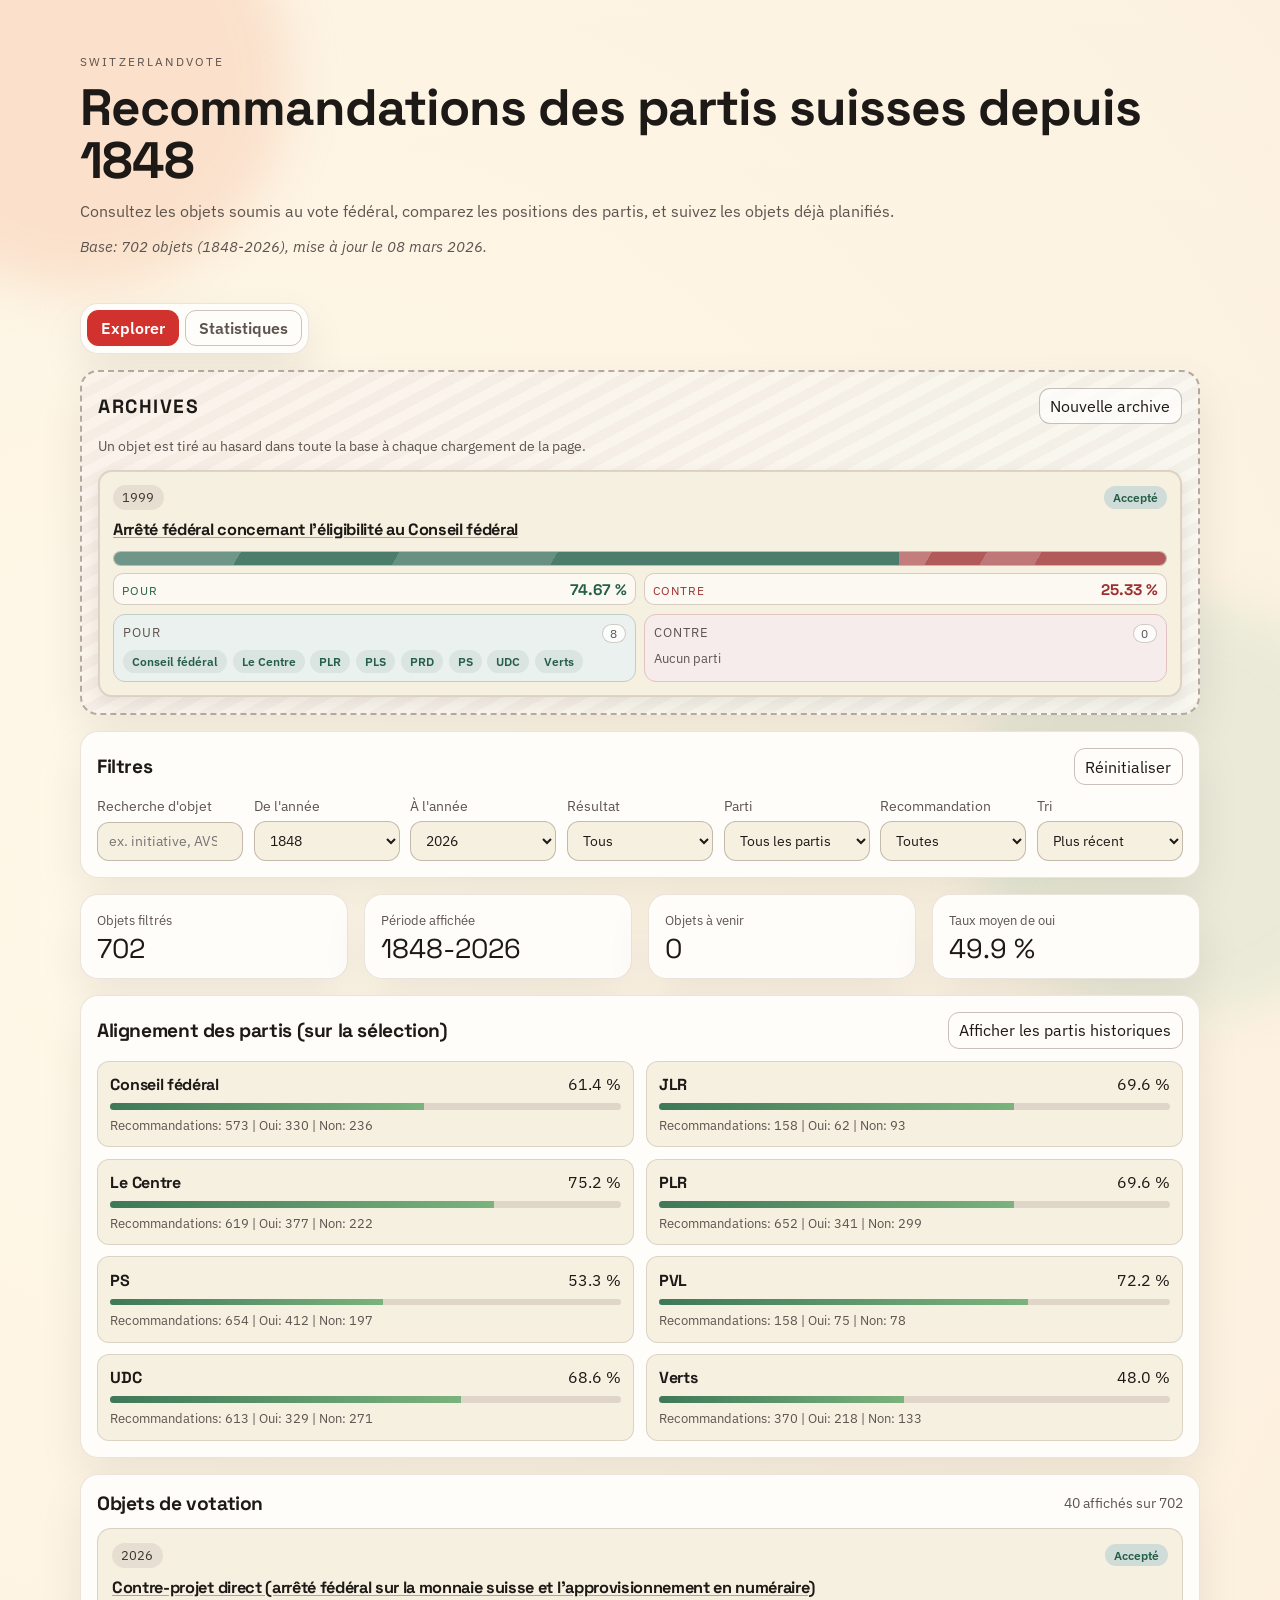
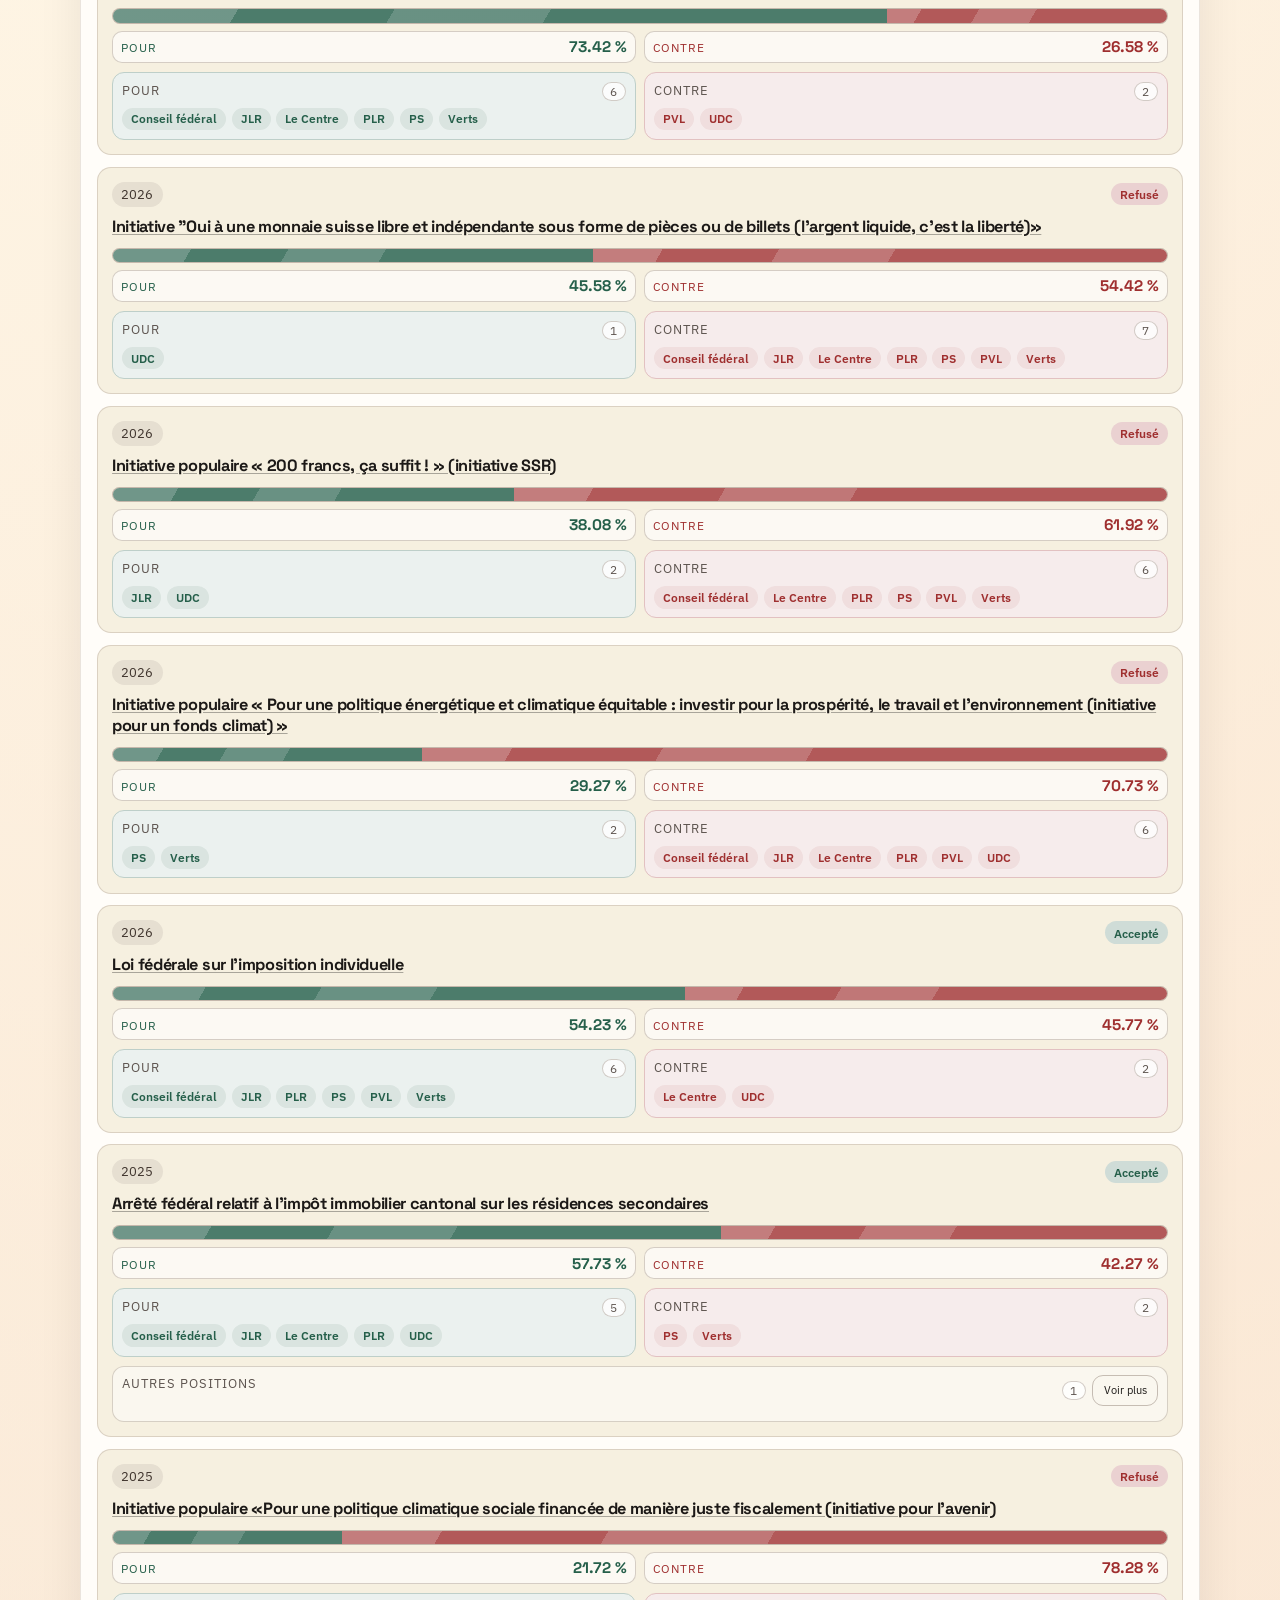
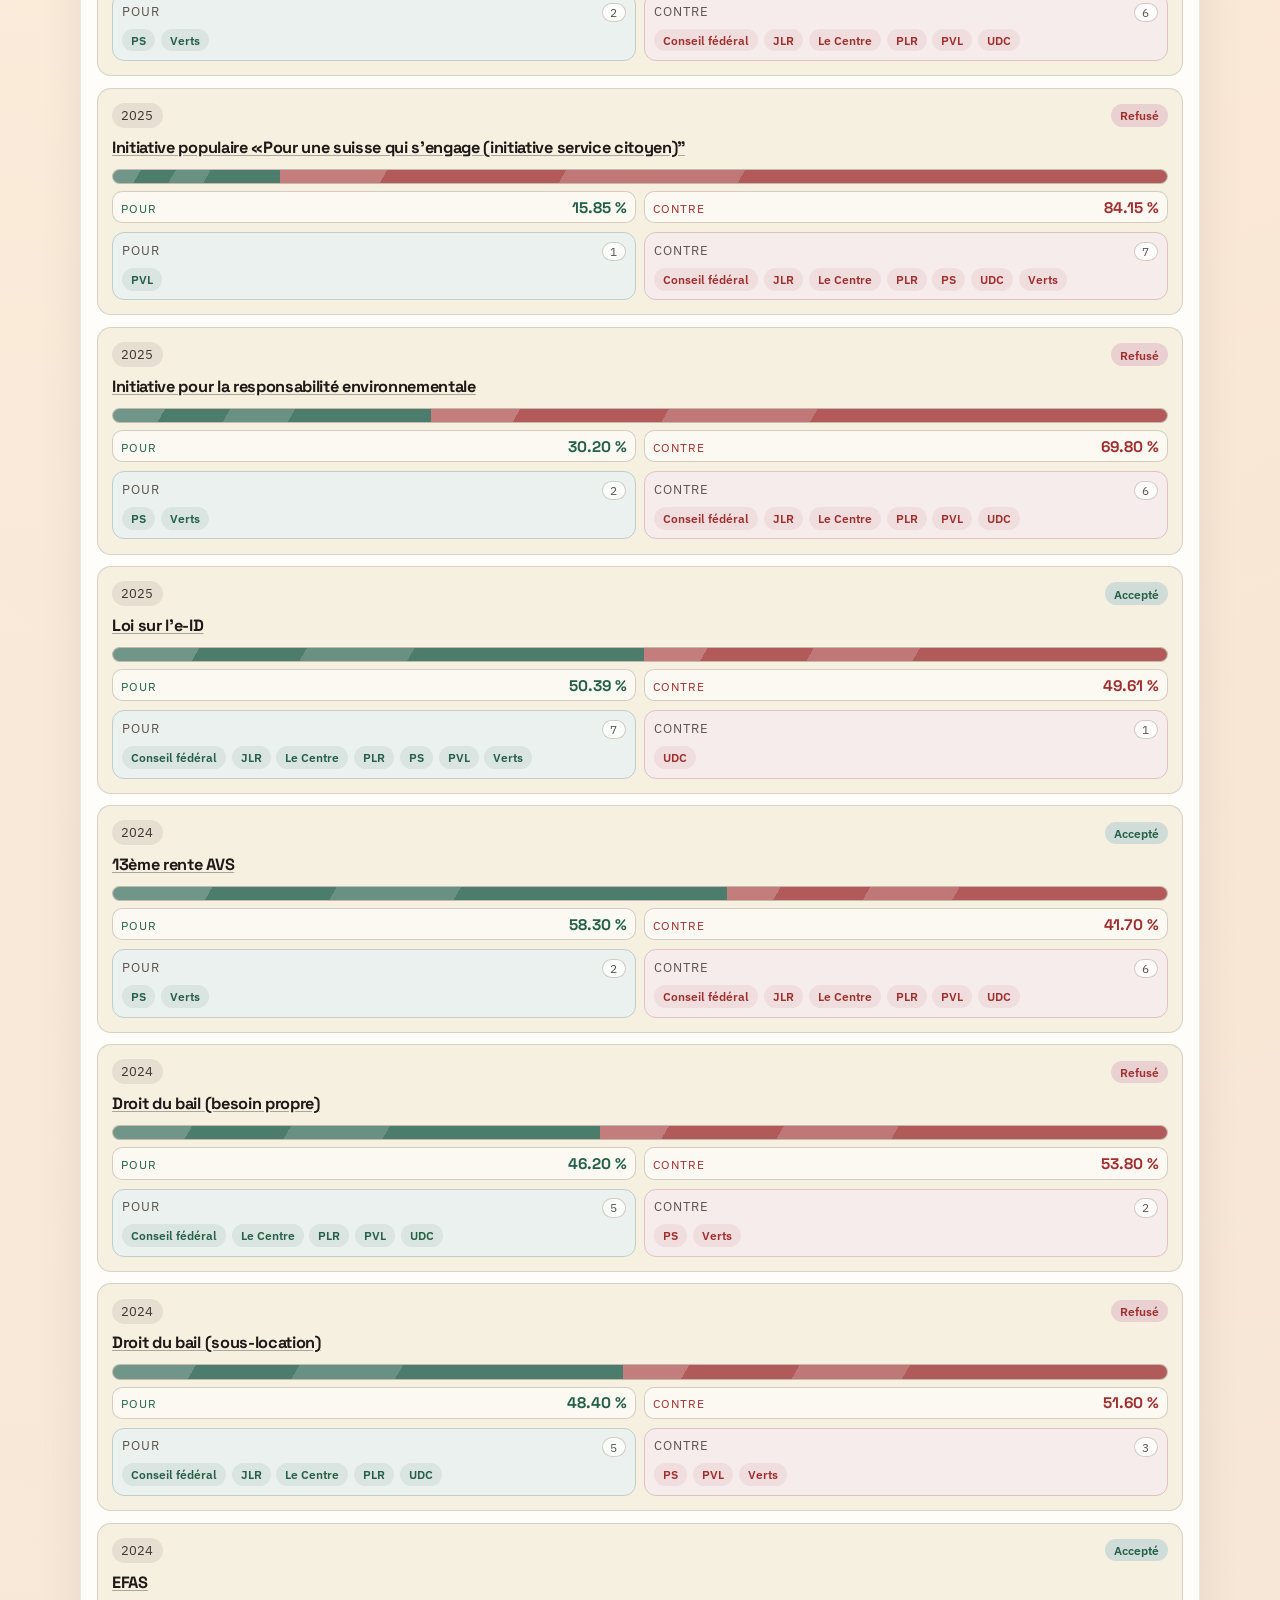
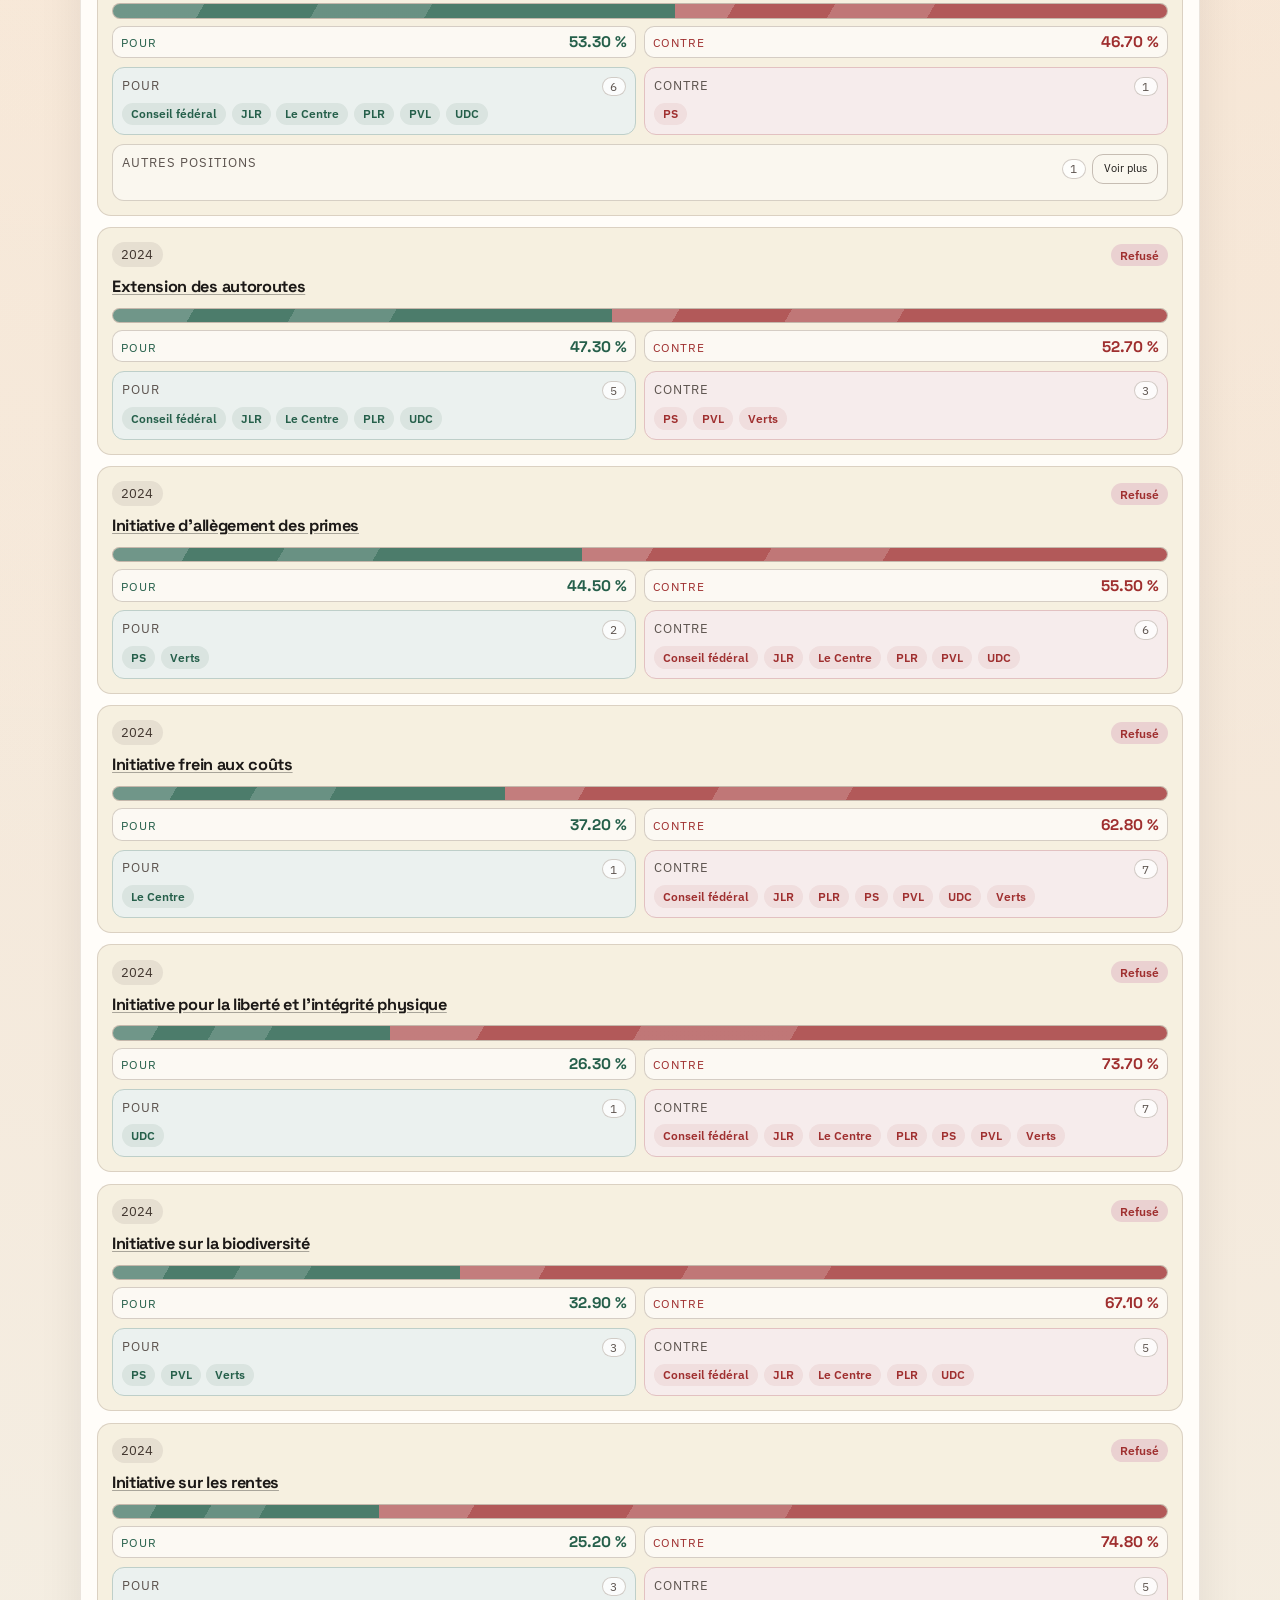
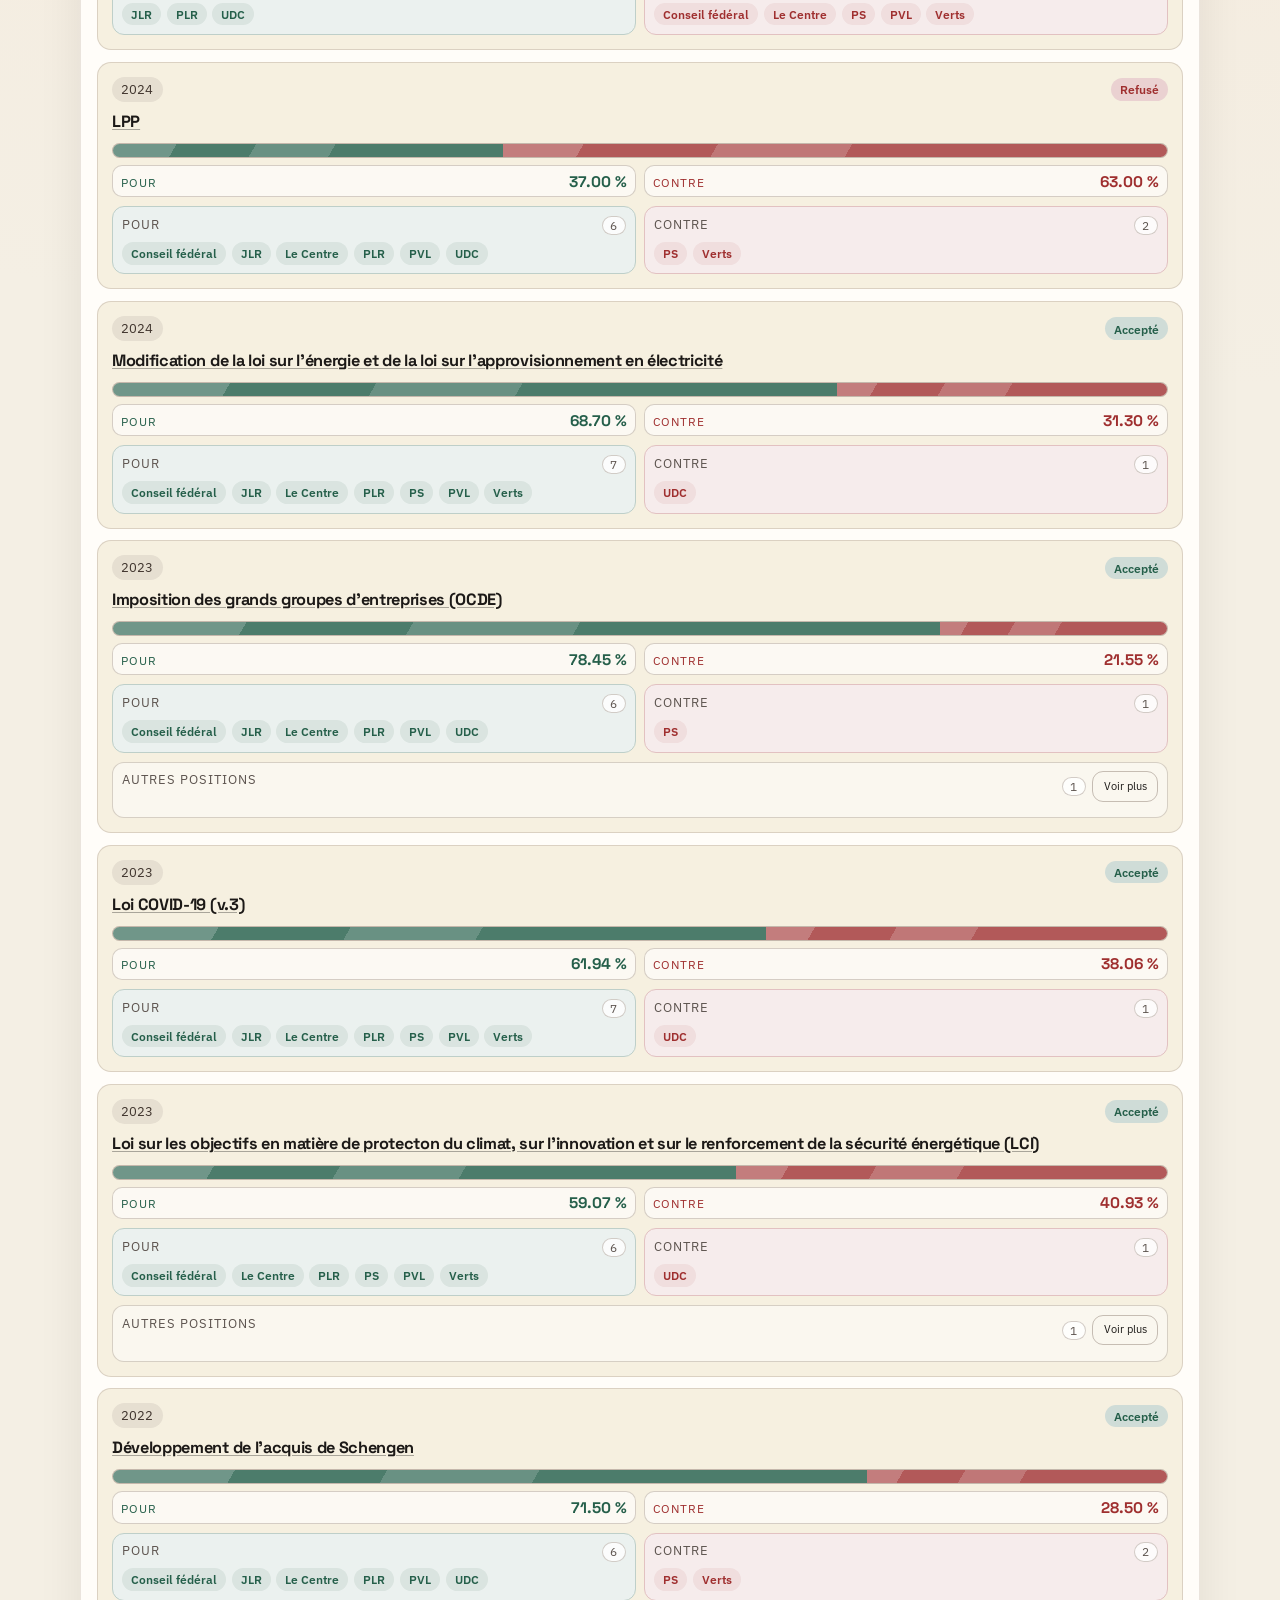
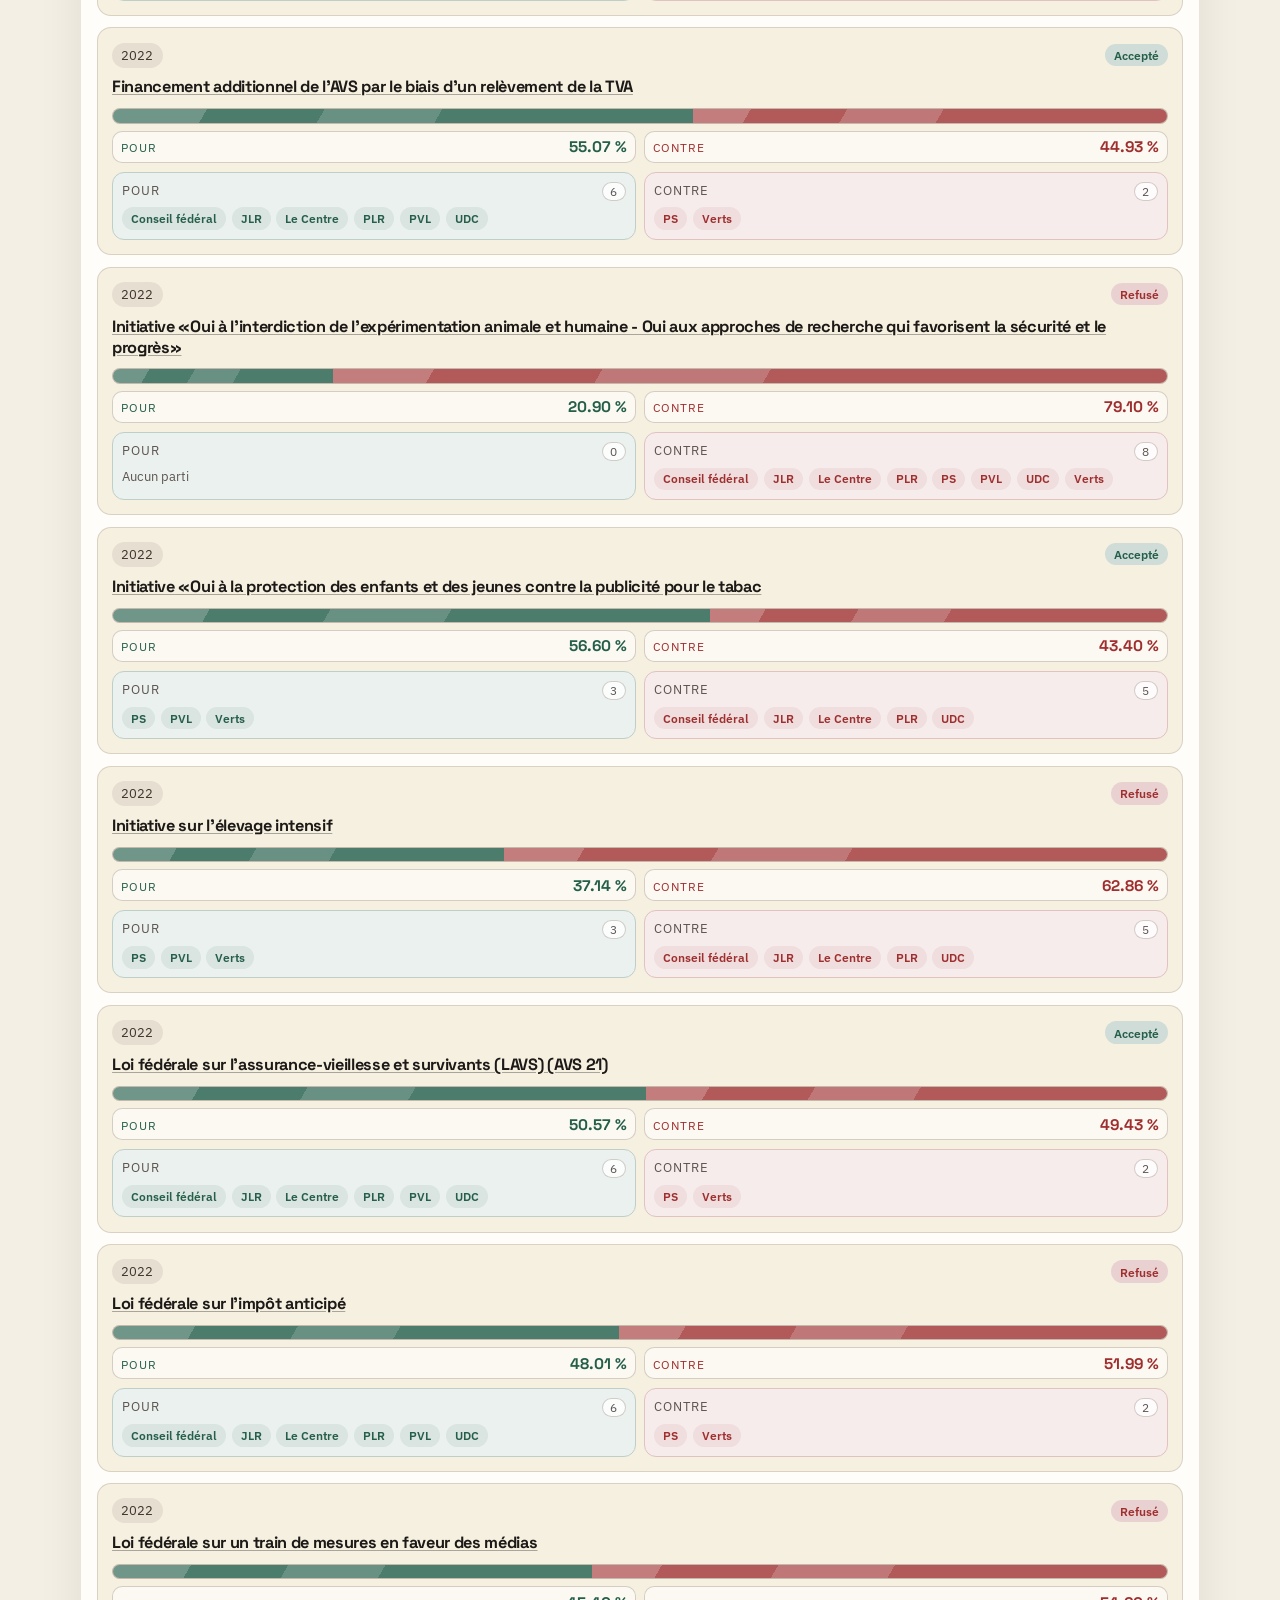
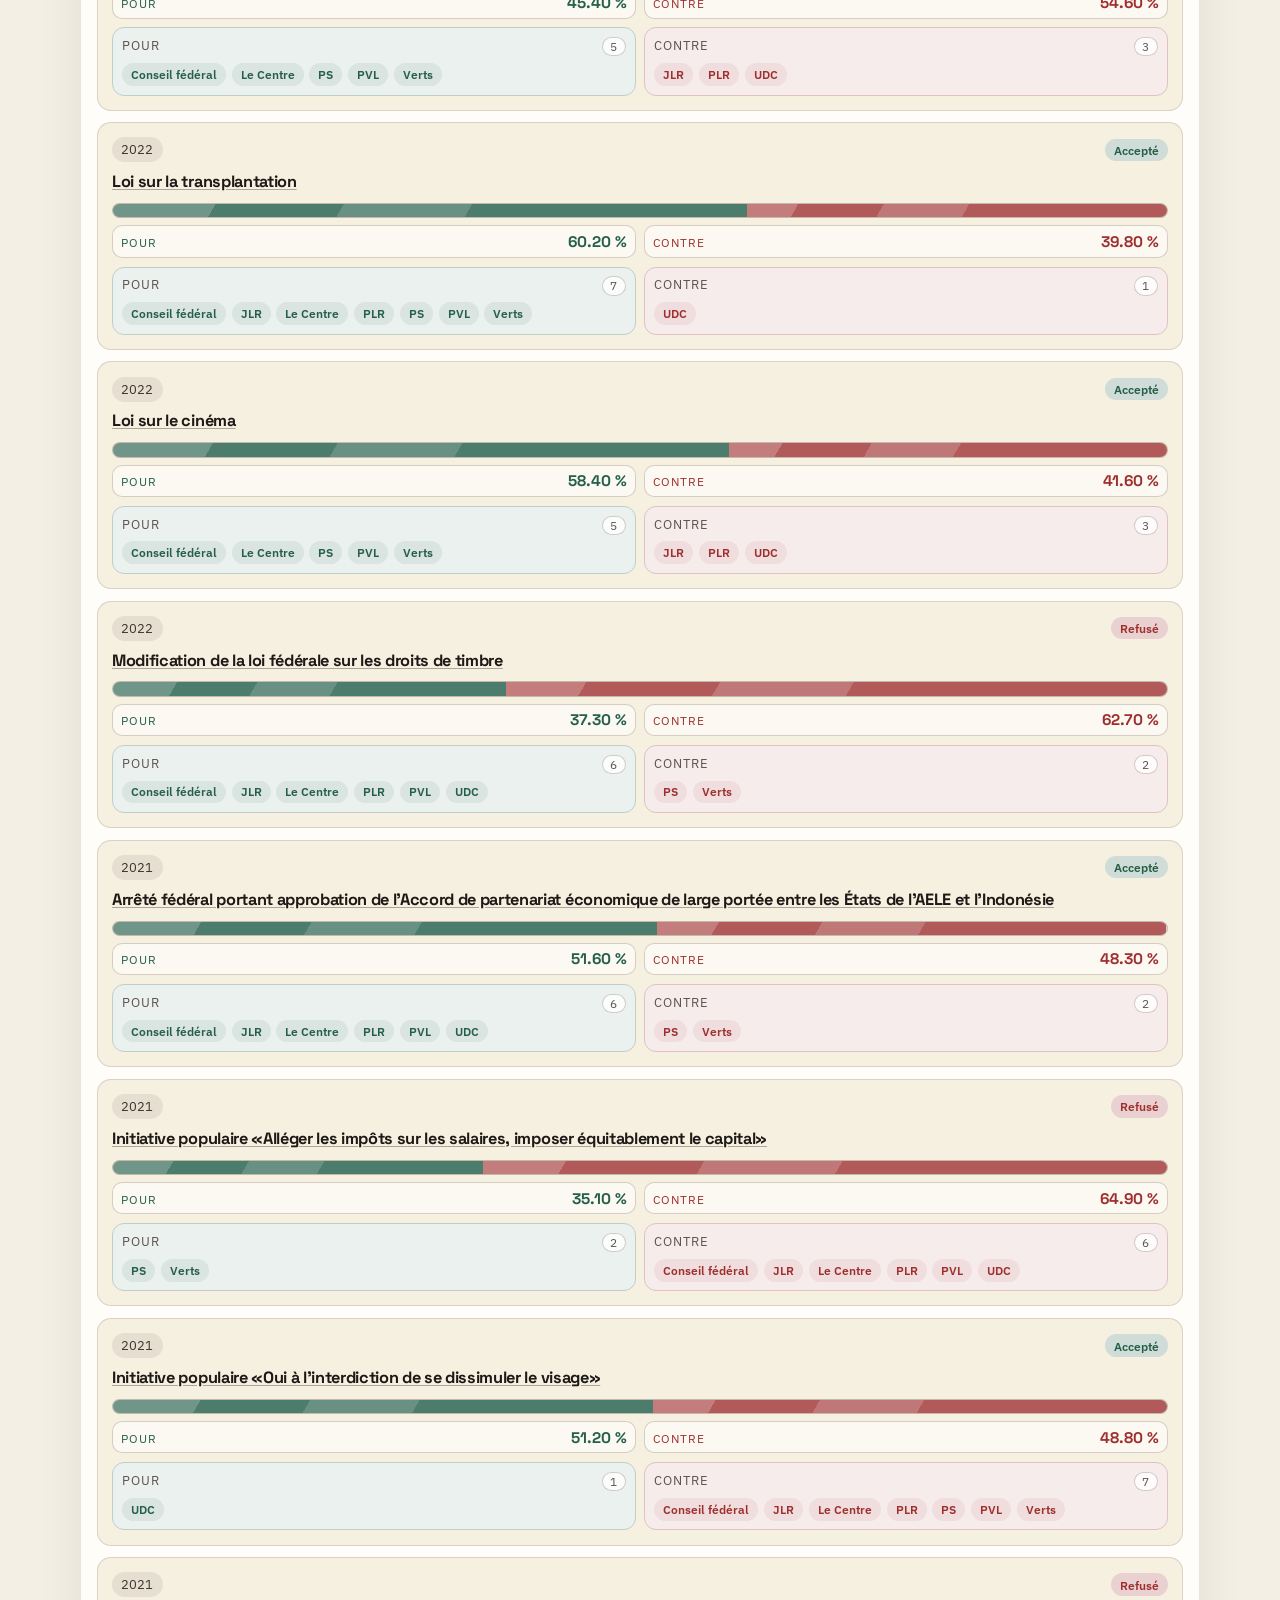
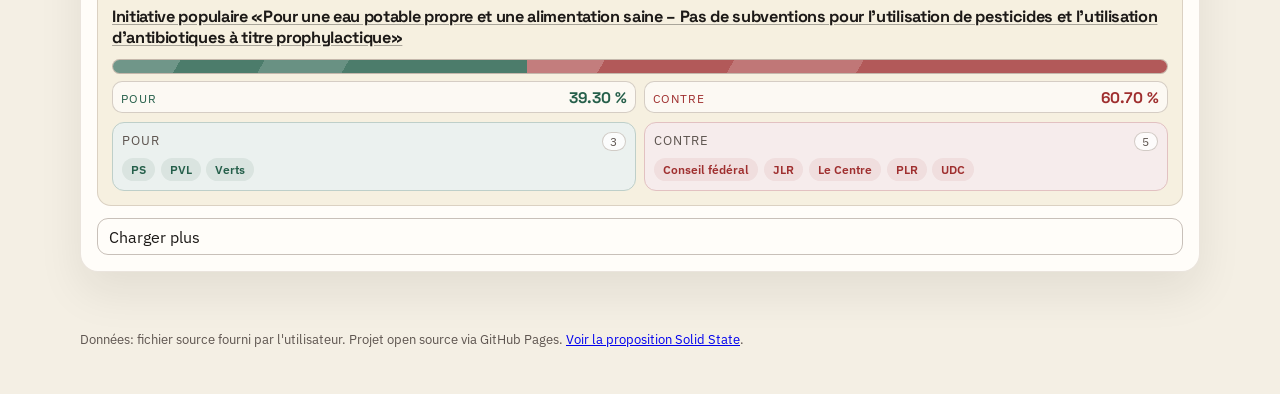
==== commit f9be72c0: "Integrate Solid State template and add proposal route" ====
--- a/index.html
+++ b/index.html
@@ -205,7 +205,10 @@
     </main>
 
     <footer>
-      <p>Données: fichier source fourni par l'utilisateur. Projet open source via GitHub Pages.</p>
+      <p>
+        Données: fichier source fourni par l'utilisateur. Projet open source via GitHub Pages.
+        <a href="solid-state-proposal.html">Voir la proposition Solid State</a>.
+      </p>
     </footer>
 
     <script type="module" src="app.js"></script>
--- a/styles.css
+++ b/styles.css
@@ -921,19 +921,24 @@
 
   .hero {
     padding-top: 2.4rem;
-    text-align: center;
+    text-align: left;
+  }
+
+  .hero h1,
+  .hero-copy,
+  .dataset-meta {
+    width: 100%;
+    max-width: none;
   }
 
   .hero-copy {
     white-space: normal;
     font-size: 1.03rem;
-    margin-inline: auto;
-    max-width: 36ch;
+    margin-inline: 0;
   }
 
   .dataset-meta {
     font-size: 0.98rem;
-    margin-inline: auto;
   }
 
   .panel {
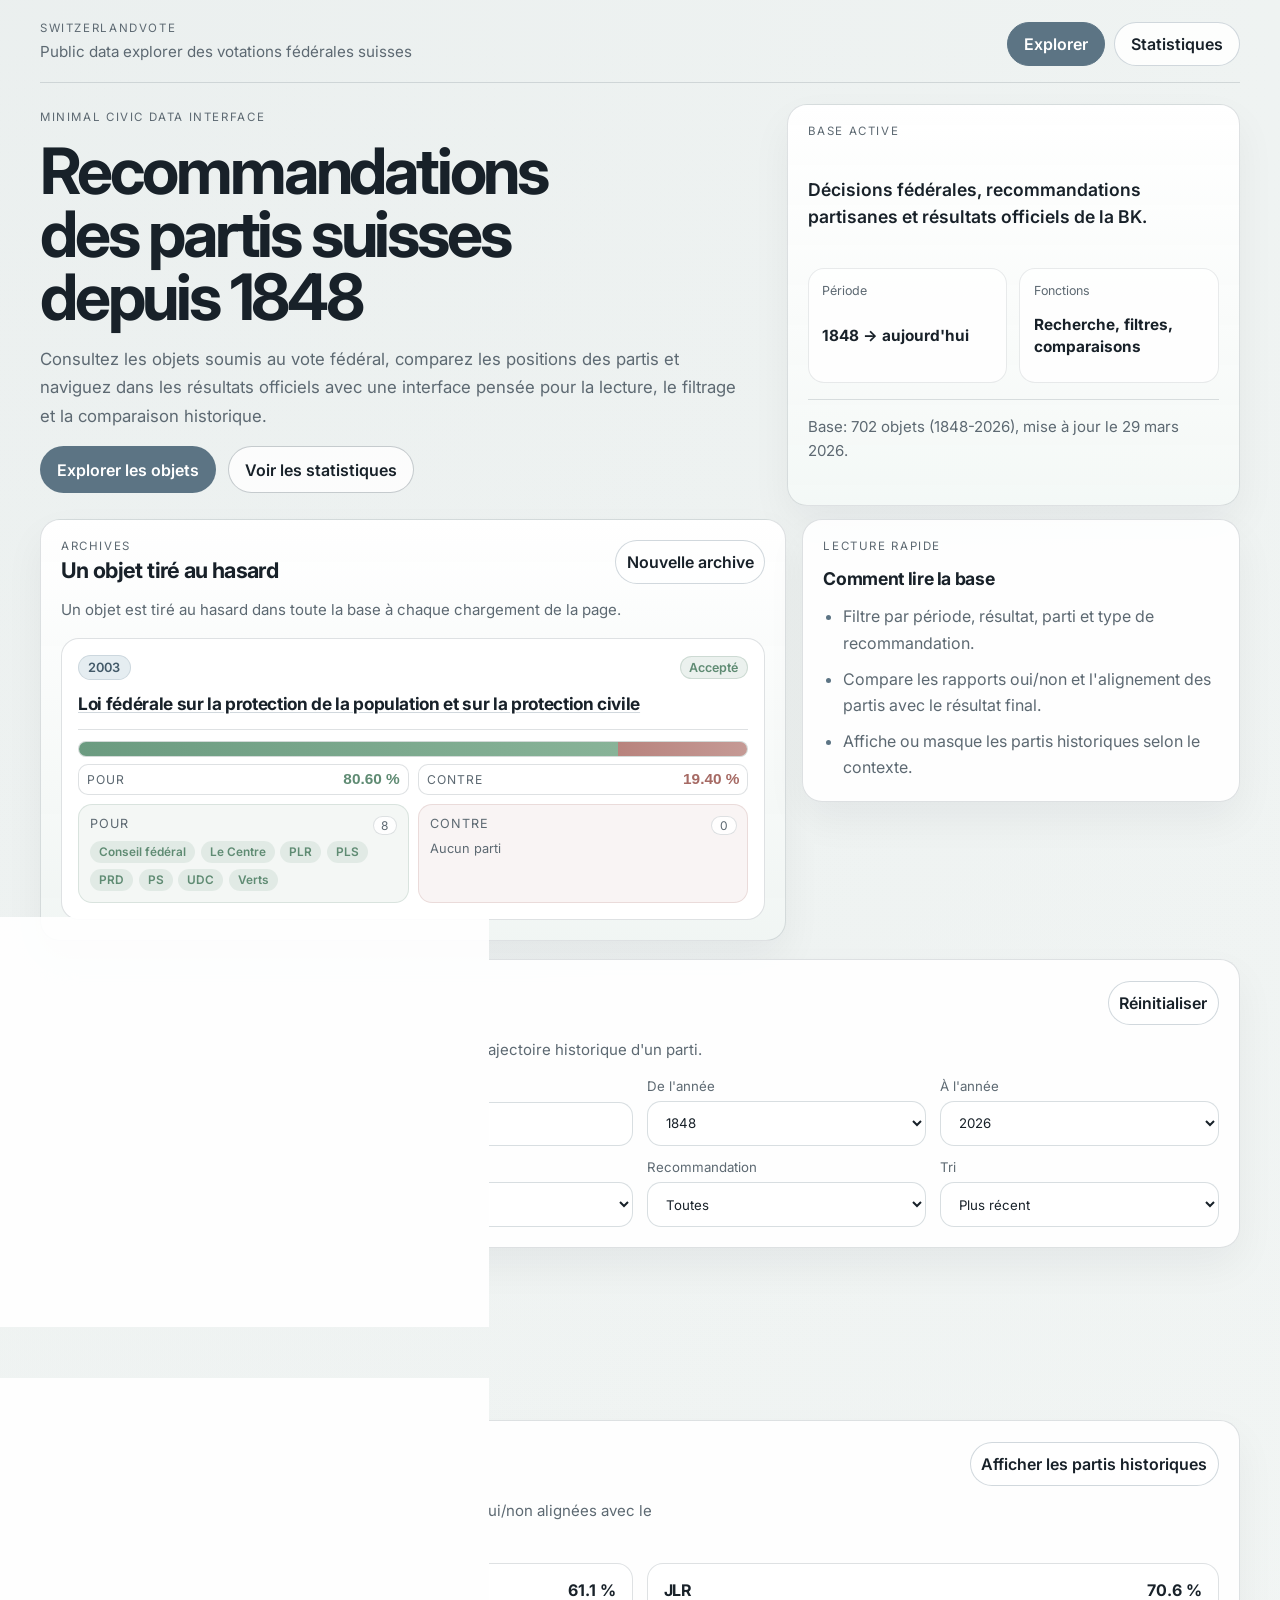
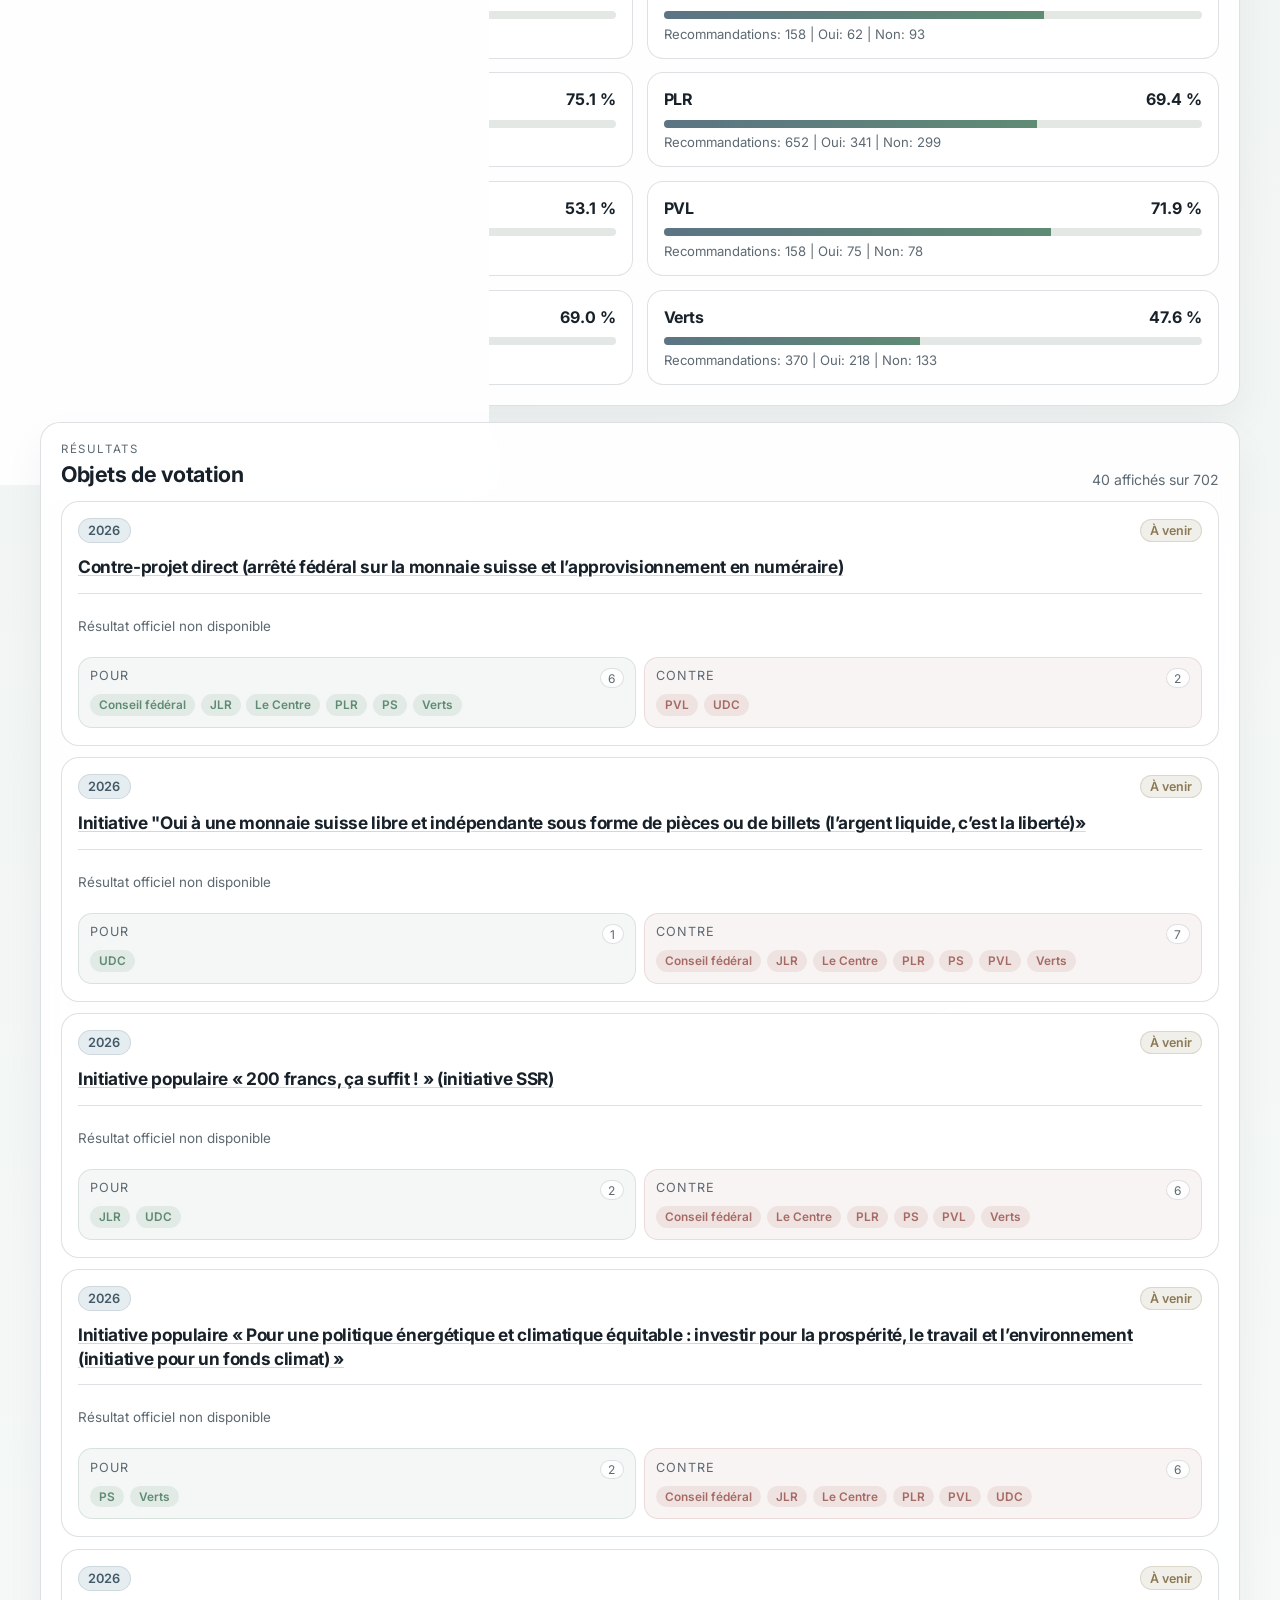
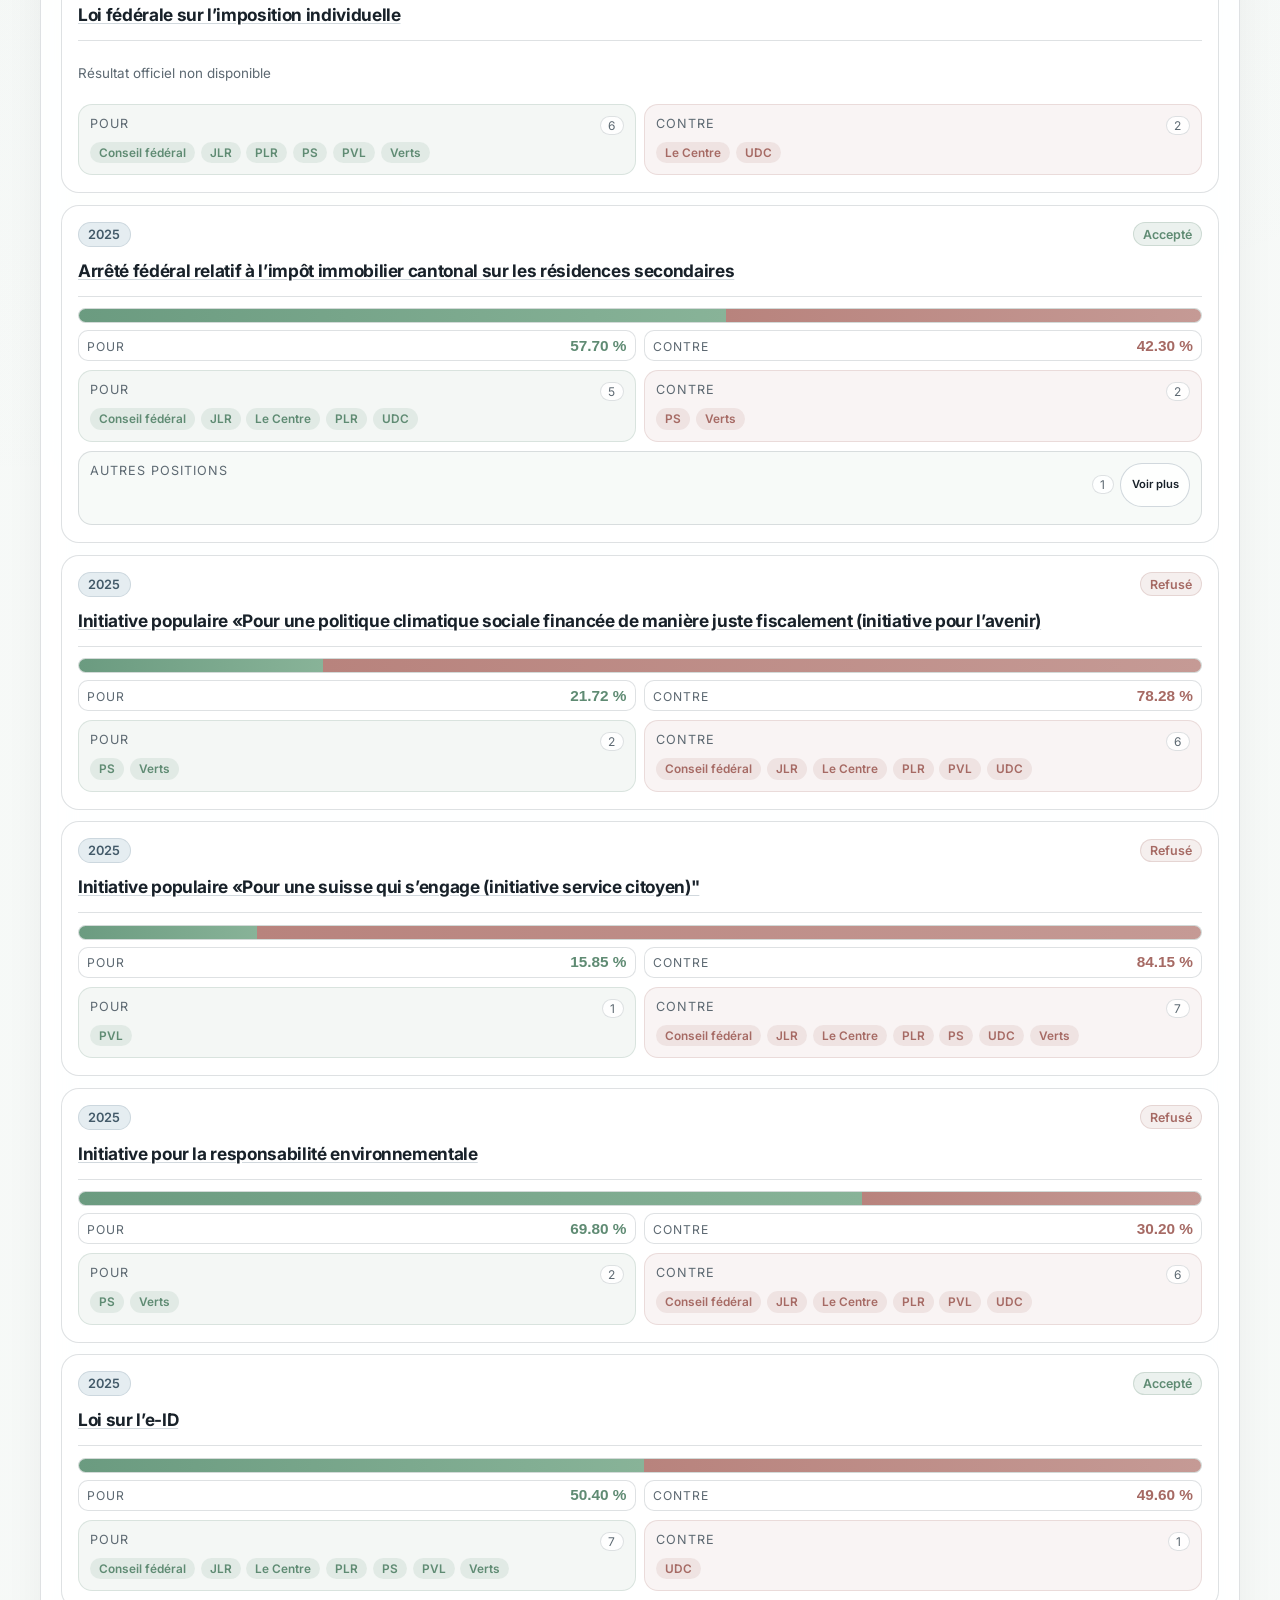
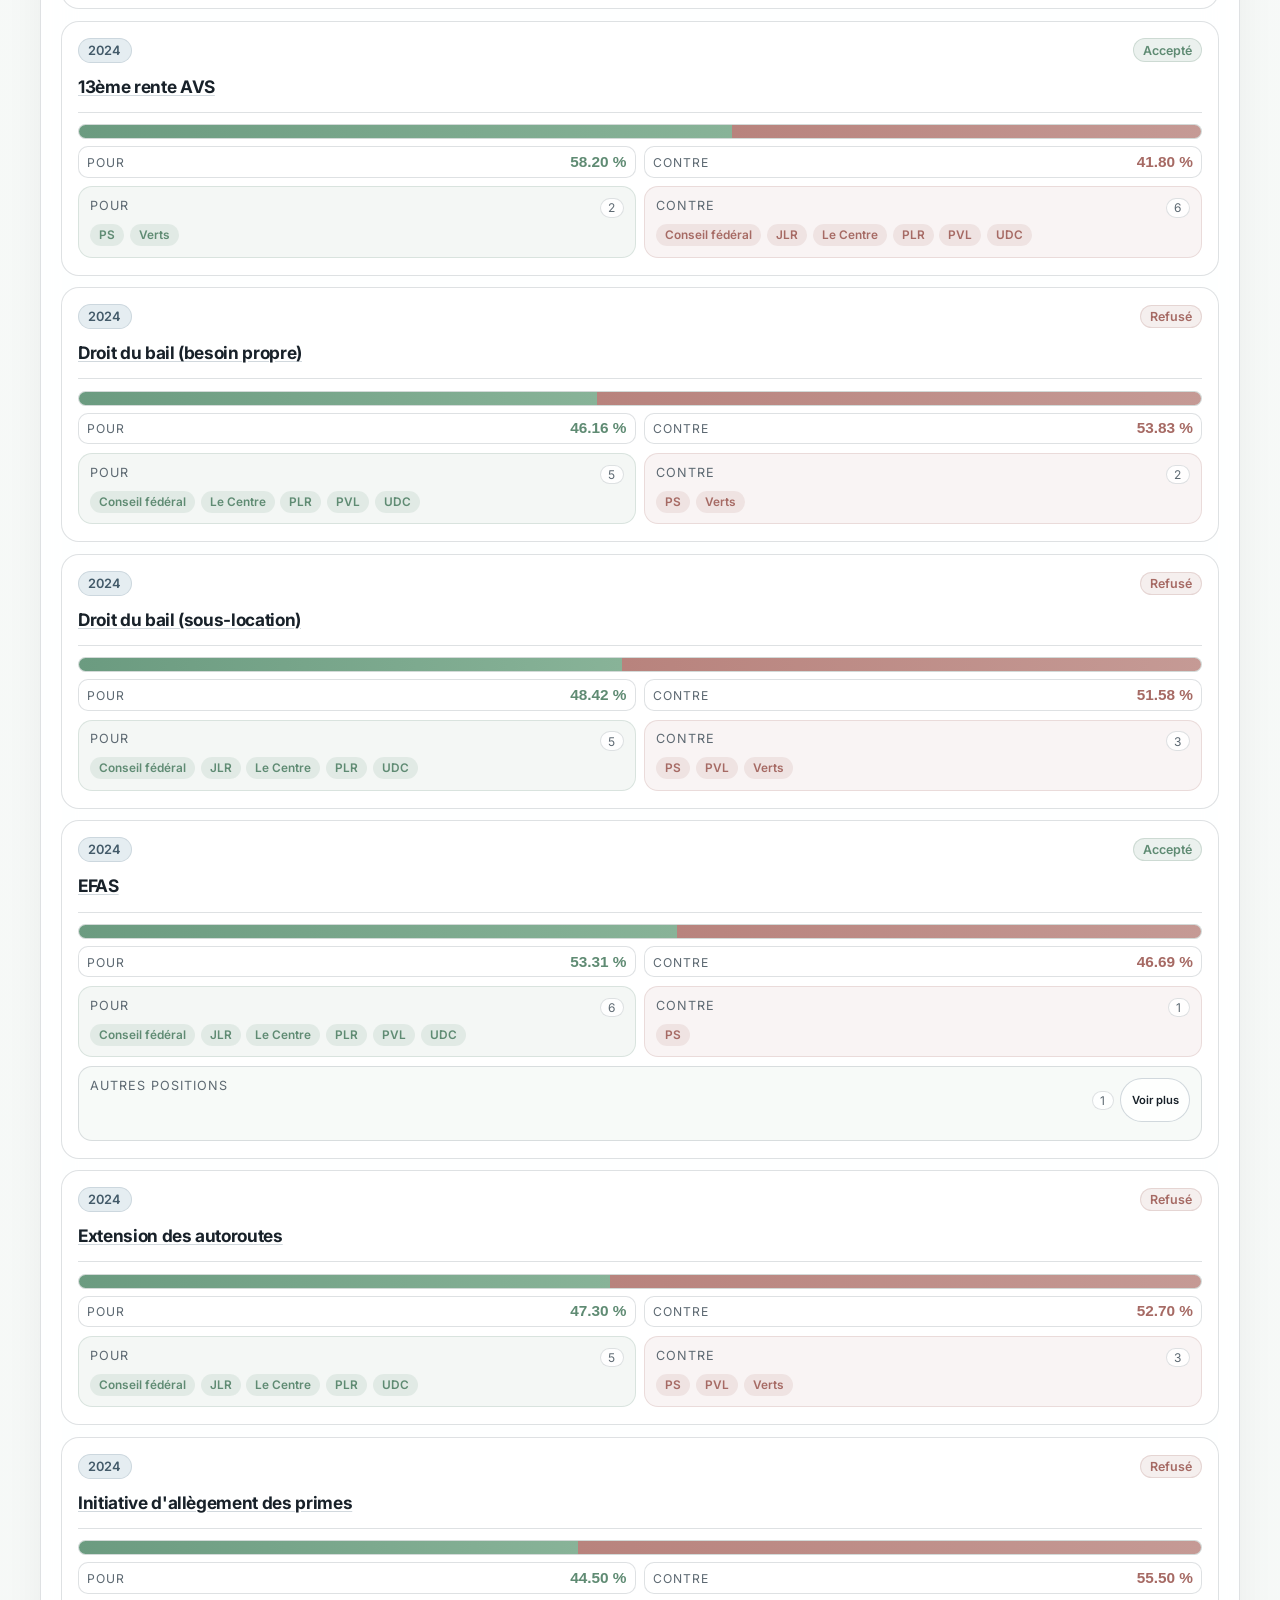
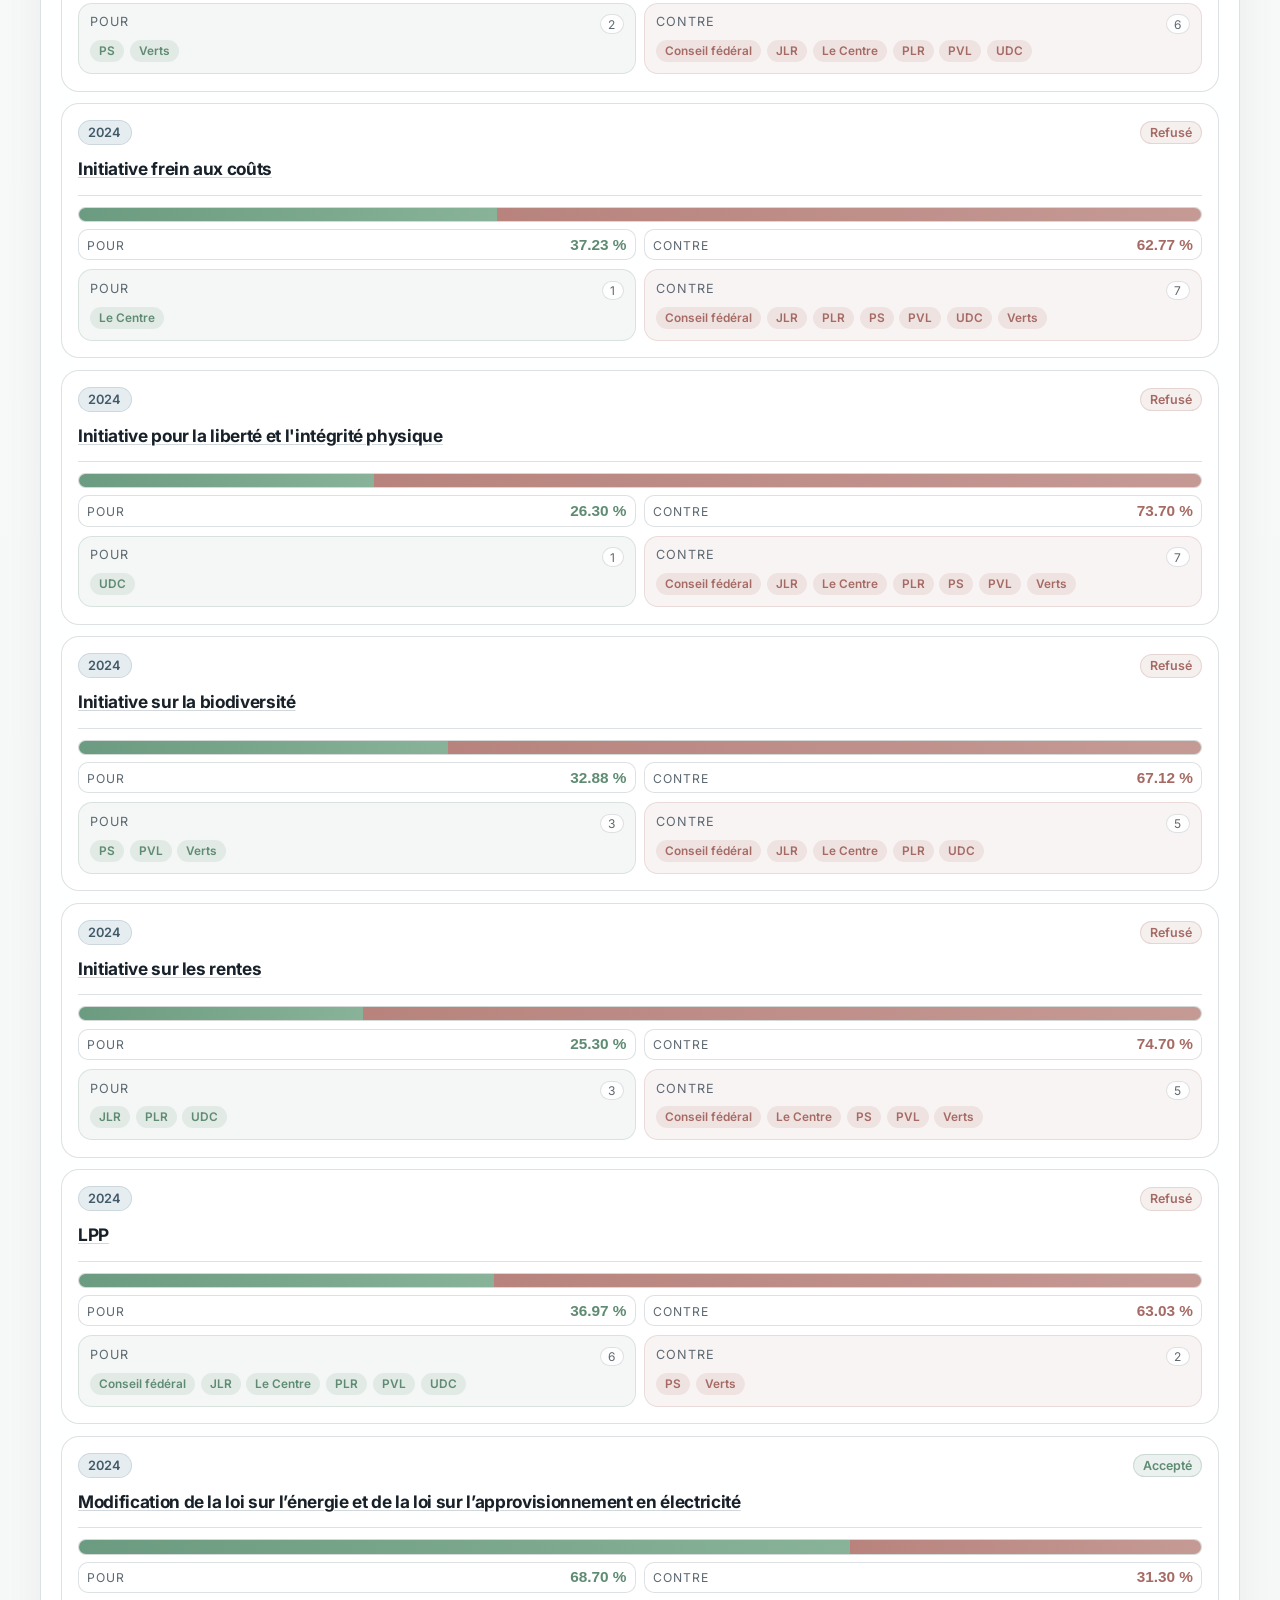
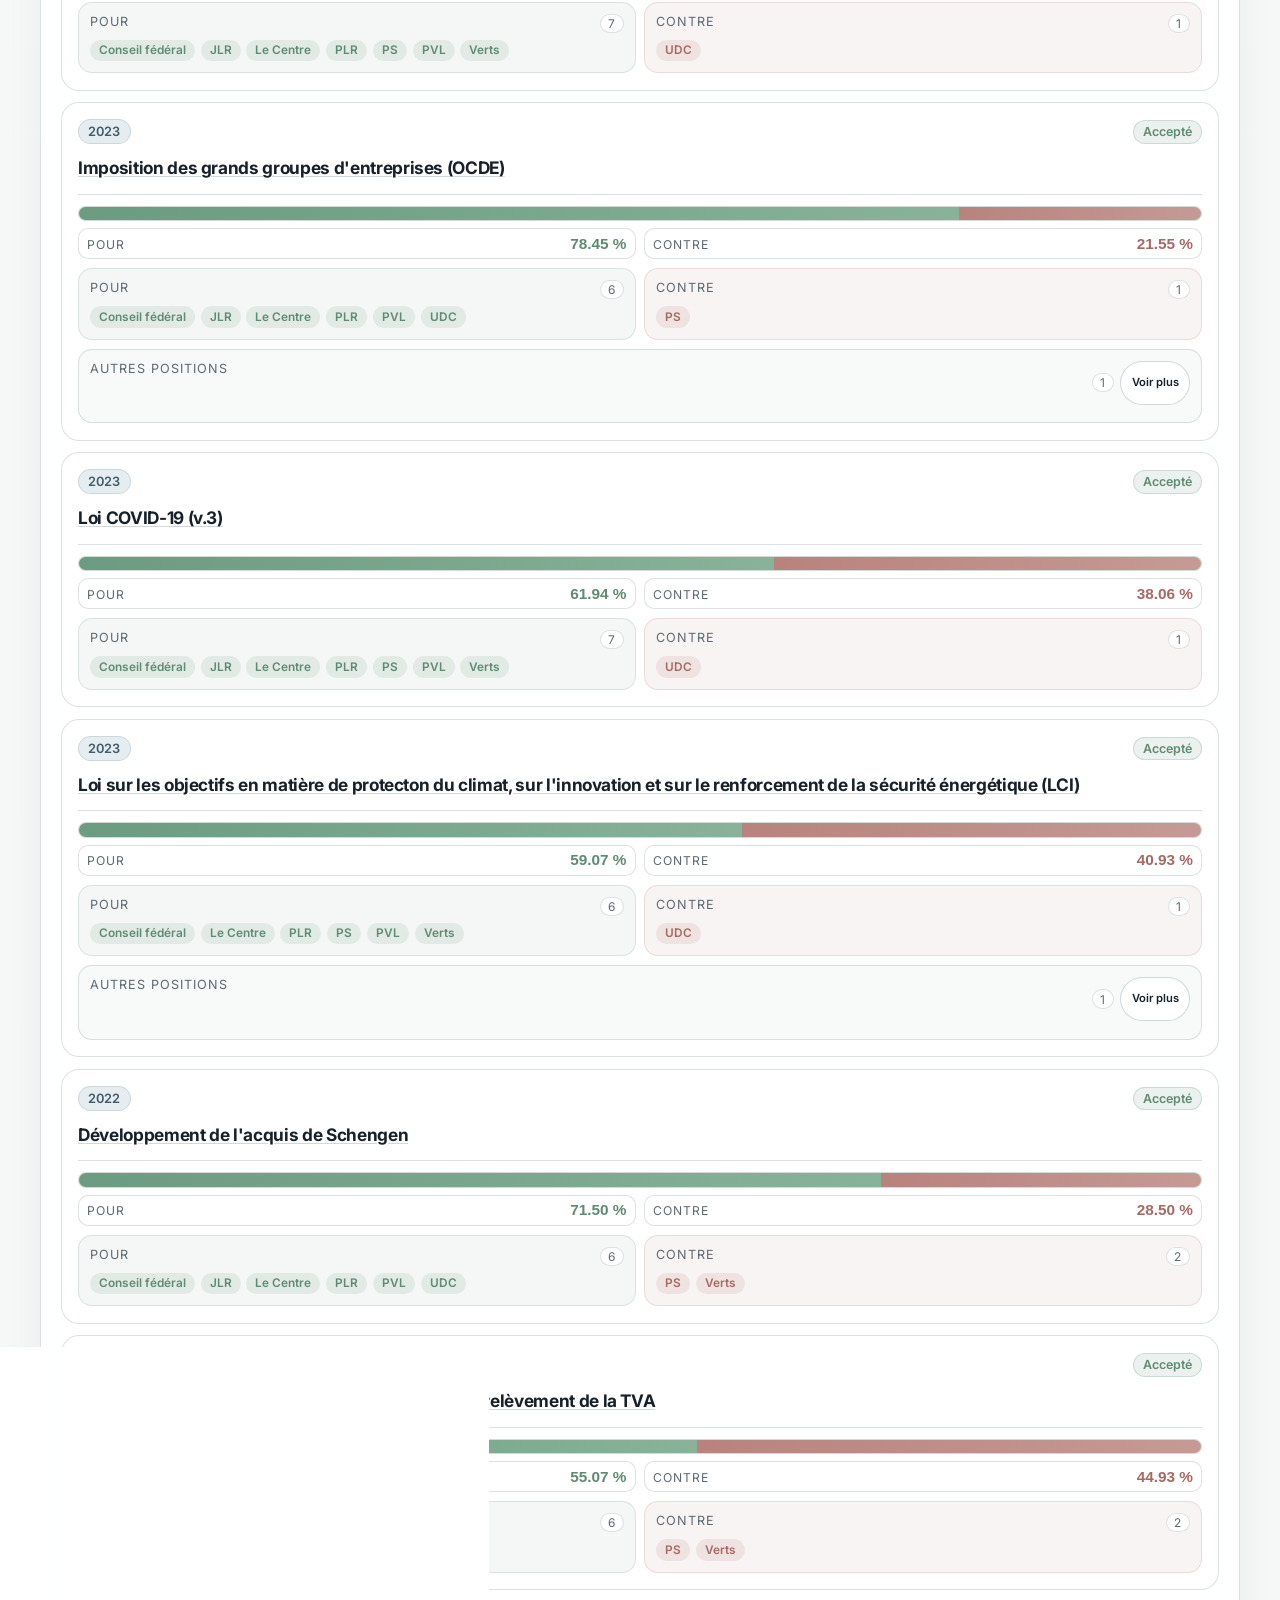
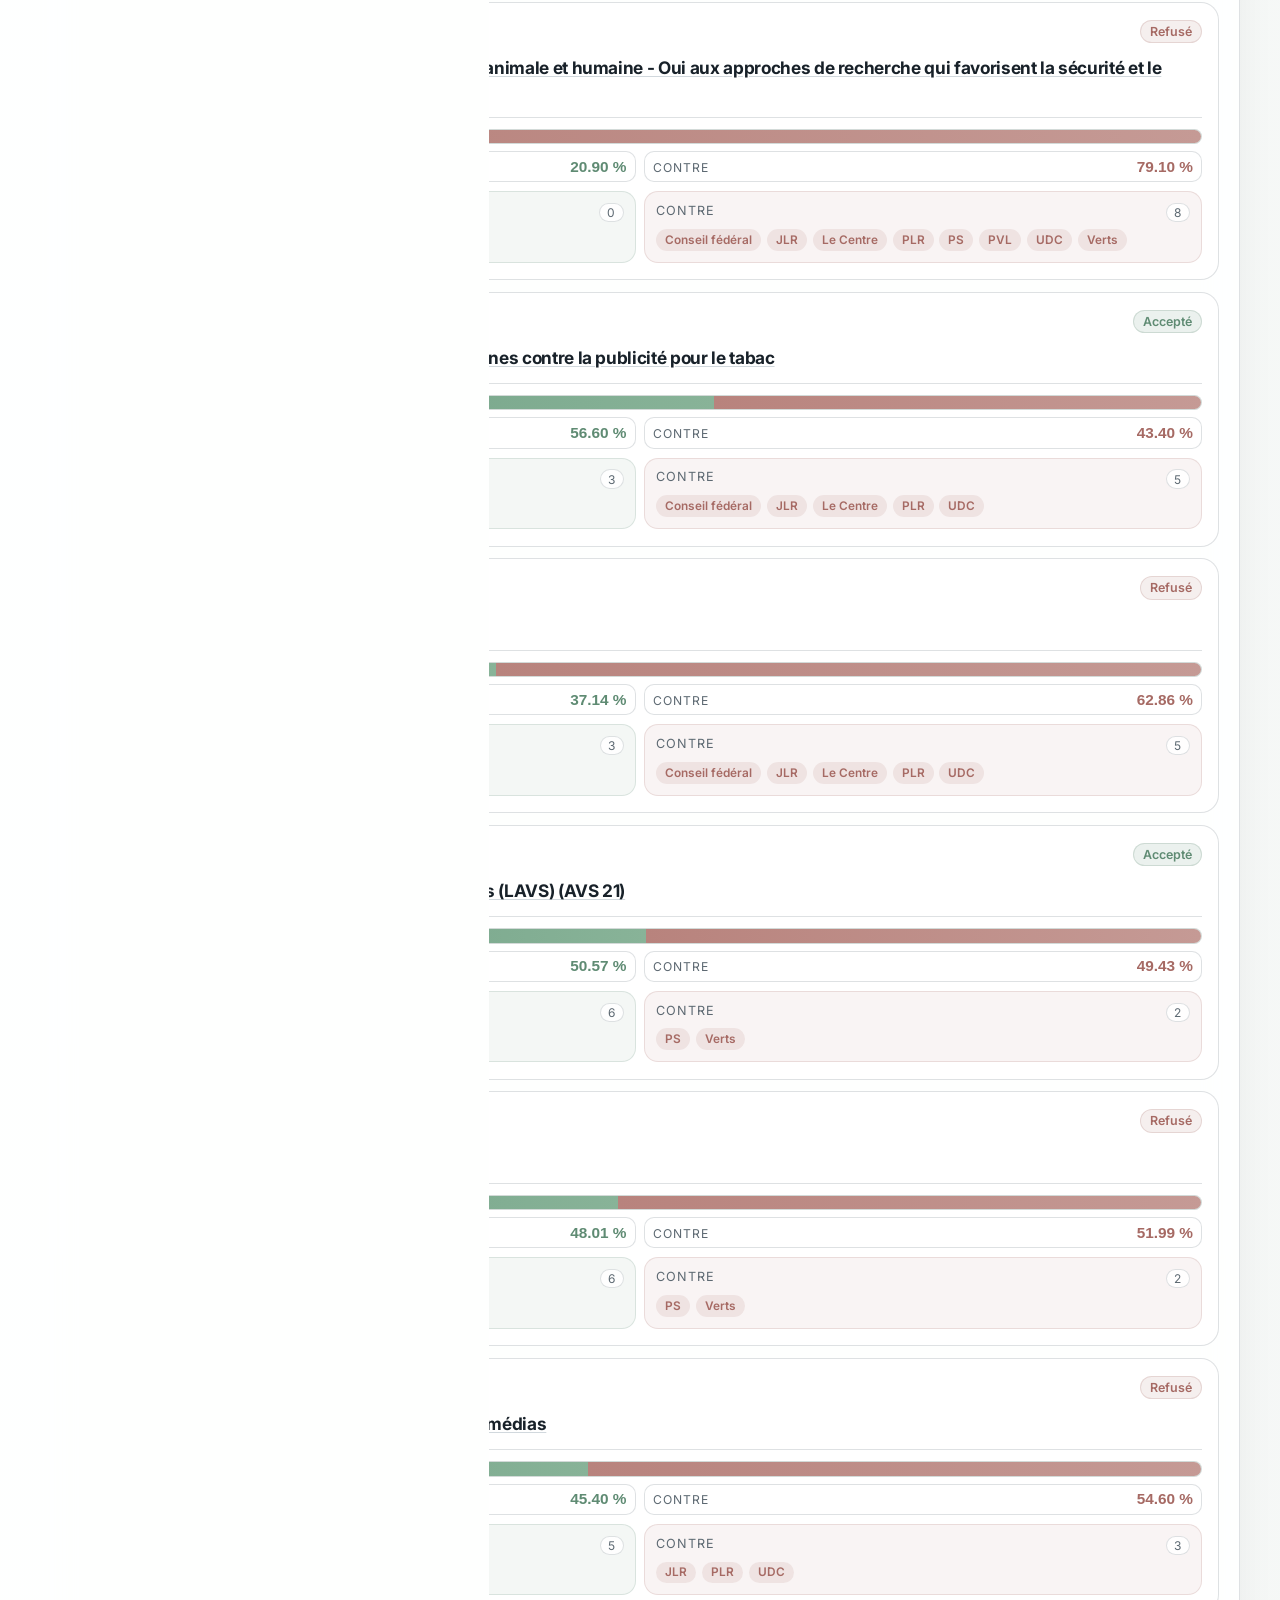
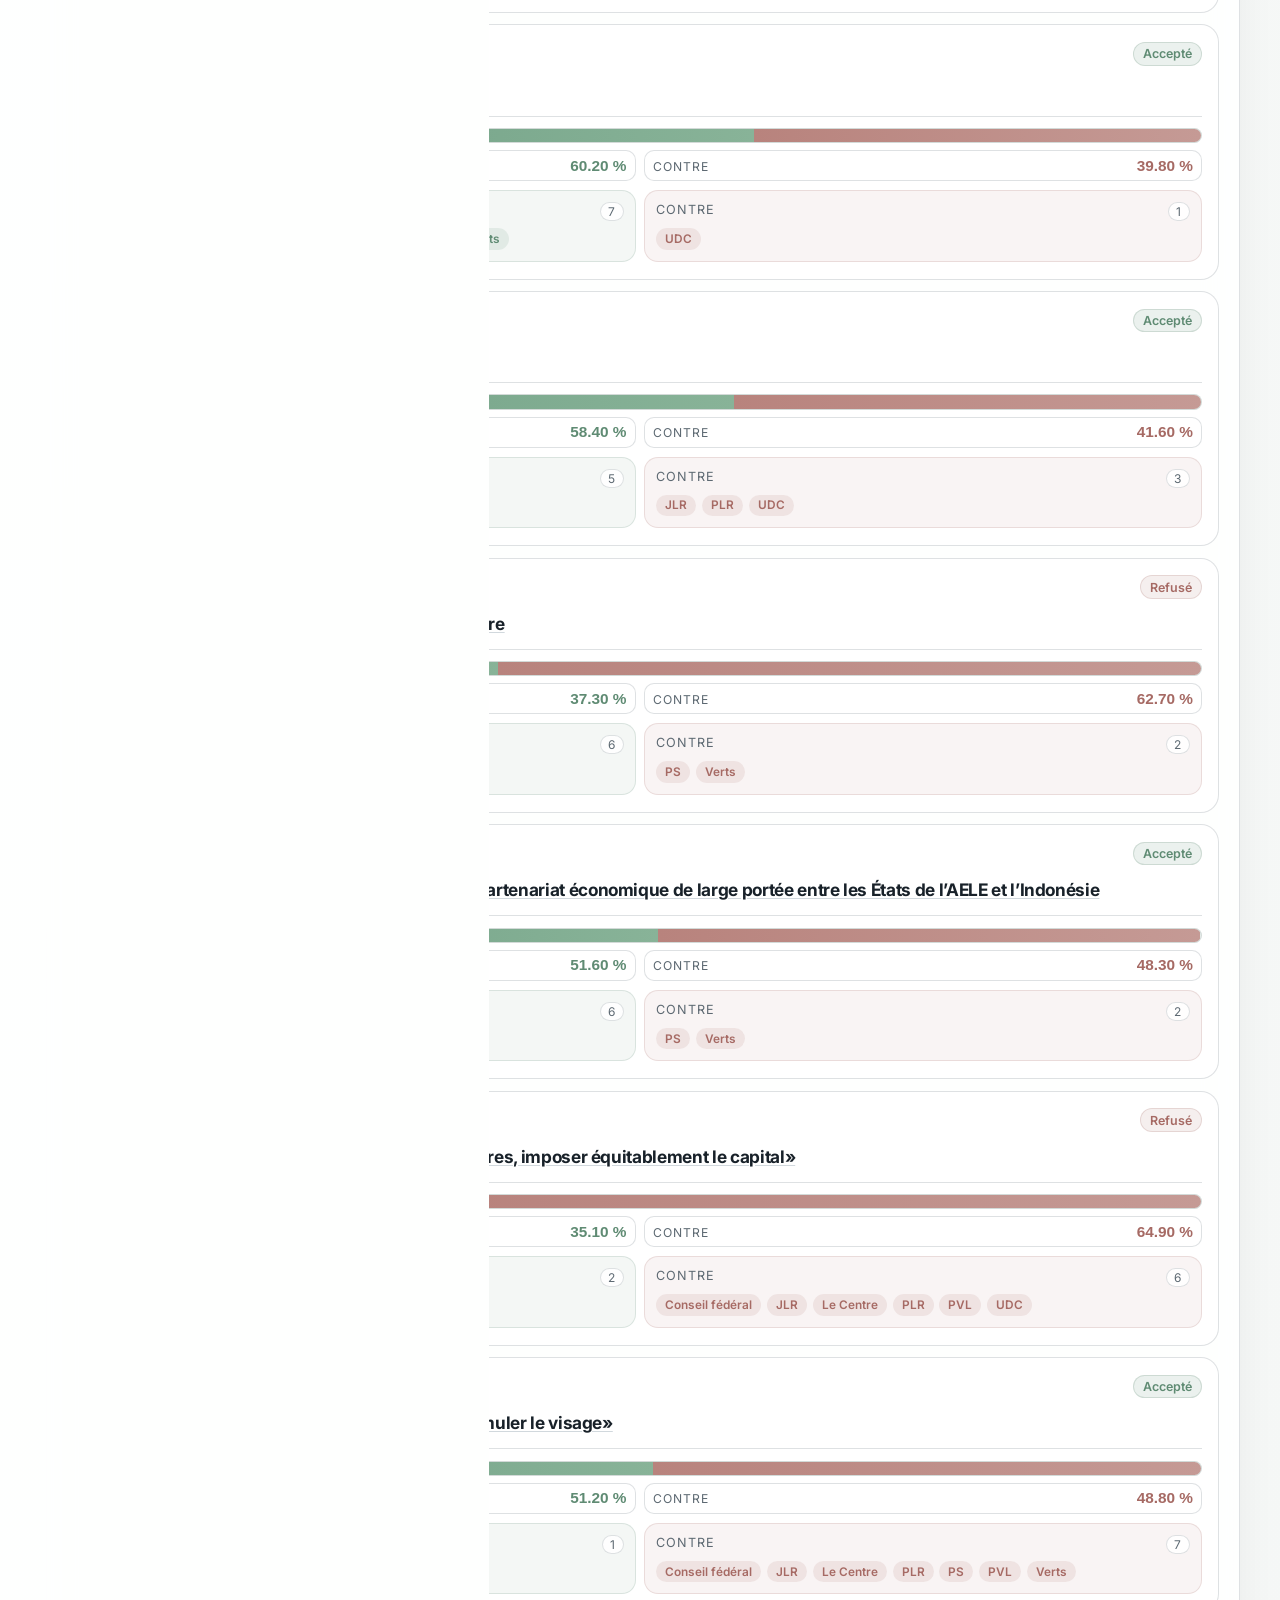
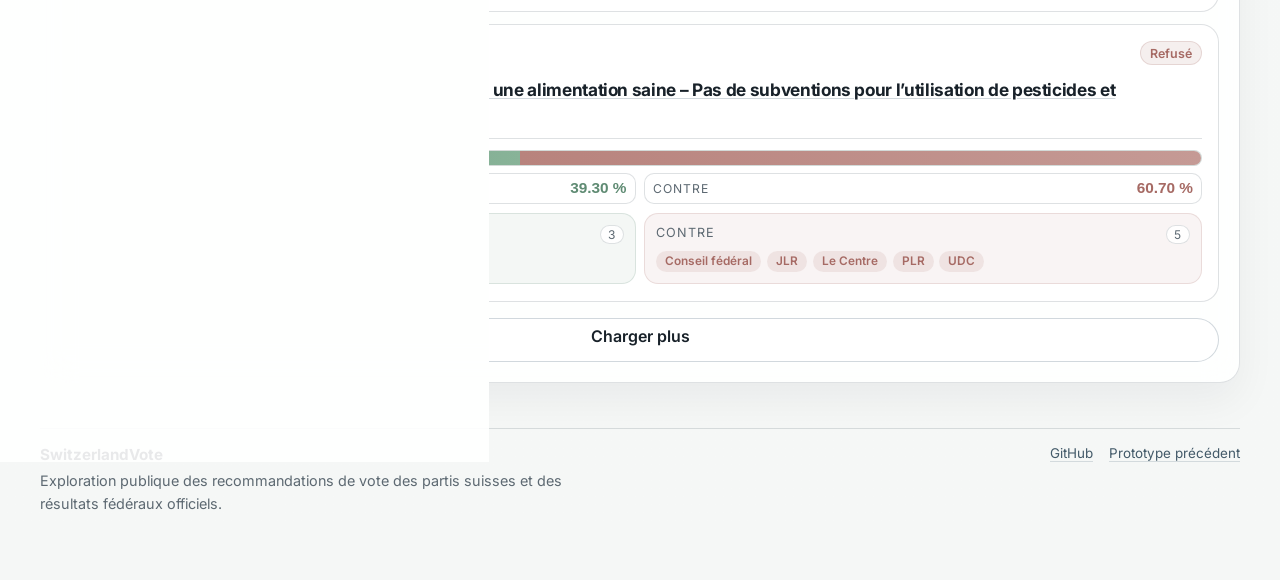
==== commit 606e5815: "Refonte UI nordique et config Netlify" ====
--- a/index.html
+++ b/index.html
@@ -10,206 +10,277 @@
     />
     <link rel="preconnect" href="https://fonts.googleapis.com" />
     <link rel="preconnect" href="https://fonts.gstatic.com" crossorigin />
-    <link
-      href="https://fonts.googleapis.com/css2?family=IBM+Plex+Sans:wght@400;500;600&family=Space+Grotesk:wght@500;700&display=swap"
-      rel="stylesheet"
-    />
+    <link href="https://fonts.googleapis.com/css2?family=Inter:wght@400;500;600;700;800&display=swap" rel="stylesheet" />
     <link rel="stylesheet" href="styles.css" />
+    <link rel="stylesheet" href="theme.css" />
   </head>
   <body>
-    <div class="bg-shape bg-shape-left" aria-hidden="true"></div>
-    <div class="bg-shape bg-shape-right" aria-hidden="true"></div>
-
-    <header class="hero reveal">
-      <p class="eyebrow">SwitzerlandVote</p>
-      <h1>Recommandations des partis suisses depuis 1848</h1>
-      <p class="hero-copy">
-        Consultez les objets soumis au vote fédéral, comparez les positions des partis, et suivez les objets déjà planifiés.
-      </p>
-      <p class="dataset-meta" id="dataset-meta"></p>
-    </header>
-
-    <main>
-      <nav class="panel tabs reveal" aria-label="Navigation principale">
-        <button id="tab-explorer" class="tab-button active" data-tab="explorer" type="button" aria-selected="true">
-          Explorer
-        </button>
-        <button id="tab-statistics" class="tab-button" data-tab="statistics" type="button" aria-selected="false">
-          Statistiques
-        </button>
-      </nav>
-
-      <section id="random-archives" class="panel random-spotlight reveal">
-        <div class="section-head">
-          <h2>Archives</h2>
-          <button id="randomize-vote" class="ghost" type="button">Nouvelle archive</button>
+    <div class="site-shell">
+      <header class="site-header reveal">
+        <div class="topbar">
+          <div class="brand-block">
+            <p class="eyebrow">SwitzerlandVote</p>
+            <p class="brand-note">Public data explorer des votations fédérales suisses</p>
+          </div>
+          <nav class="topbar-nav" aria-label="Navigation principale">
+            <button id="tab-explorer" class="tab-button active" data-tab="explorer" type="button" aria-selected="true">
+              Explorer
+            </button>
+            <button id="tab-statistics" class="tab-button" data-tab="statistics" type="button" aria-selected="false">
+              Statistiques
+            </button>
+          </nav>
         </div>
-        <p class="section-note">Un objet est tiré au hasard dans toute la base à chaque chargement de la page.</p>
-        <article id="random-vote-card" class="vote-card spotlight-card"></article>
-      </section>
-
-      <section id="view-explorer" class="view">
-        <section class="panel controls reveal">
-          <div class="section-head">
-            <h2>Filtres</h2>
-            <button id="reset-filters" class="ghost" type="button">Réinitialiser</button>
+
+        <div class="hero-grid">
+          <section class="hero-intro">
+            <p class="hero-kicker">Minimal civic data interface</p>
+            <h1>Recommandations des partis suisses depuis 1848</h1>
+            <p class="hero-copy">
+              Consultez les objets soumis au vote fédéral, comparez les positions des partis et naviguez dans les
+              résultats officiels avec une interface pensée pour la lecture, le filtrage et la comparaison historique.
+            </p>
+            <div class="hero-links">
+              <a class="hero-link" href="#explorer">Explorer les objets</a>
+              <a class="hero-link hero-link-secondary" href="#statistics">Voir les statistiques</a>
+            </div>
+          </section>
+
+          <aside class="panel hero-aside">
+            <p class="summary-label">Base active</p>
+            <p class="hero-stat">Décisions fédérales, recommandations partisanes et résultats officiels de la BK.</p>
+            <div class="hero-highlights">
+              <div class="hero-highlight">
+                <span>Période</span>
+                <strong>1848 → aujourd'hui</strong>
+              </div>
+              <div class="hero-highlight">
+                <span>Fonctions</span>
+                <strong>Recherche, filtres, comparaisons</strong>
+              </div>
+            </div>
+            <p class="dataset-meta" id="dataset-meta"></p>
+          </aside>
+        </div>
+      </header>
+
+      <main class="page-layout">
+        <section class="lead-grid reveal">
+          <section id="random-archives" class="panel random-spotlight">
+            <div class="section-head">
+              <div>
+                <p class="section-kicker">Archives</p>
+                <h2>Un objet tiré au hasard</h2>
+              </div>
+              <button id="randomize-vote" class="ghost" type="button">Nouvelle archive</button>
+            </div>
+            <p class="section-note">Un objet est tiré au hasard dans toute la base à chaque chargement de la page.</p>
+            <article id="random-vote-card" class="vote-card spotlight-card"></article>
+          </section>
+
+          <aside class="panel method-card">
+            <p class="summary-label">Lecture rapide</p>
+            <h2>Comment lire la base</h2>
+            <ul class="method-list">
+              <li>Filtre par période, résultat, parti et type de recommandation.</li>
+              <li>Compare les rapports oui/non et l'alignement des partis avec le résultat final.</li>
+              <li>Affiche ou masque les partis historiques selon le contexte.</li>
+            </ul>
+          </aside>
+        </section>
+
+        <section id="view-explorer" class="view">
+          <section class="panel controls reveal" id="explorer">
+            <div class="section-head">
+              <div>
+                <p class="section-kicker">Explorer</p>
+                <h2>Filtrer la base</h2>
+              </div>
+              <button id="reset-filters" class="ghost" type="button">Réinitialiser</button>
+            </div>
+
+            <p class="section-note">
+              Affinez la sélection pour isoler un objet, une période ou la trajectoire historique d'un parti.
+            </p>
+
+            <form id="filters" class="control-grid" autocomplete="off">
+              <label>
+                Recherche d'objet
+                <input id="search" name="search" type="search" placeholder="ex. initiative, AVS, énergie..." />
+              </label>
+
+              <label>
+                De l'année
+                <select id="year-from" name="year-from"></select>
+              </label>
+
+              <label>
+                À l'année
+                <select id="year-to" name="year-to"></select>
+              </label>
+
+              <label>
+                Résultat
+                <select id="result-filter" name="result-filter">
+                  <option value="all">Tous</option>
+                  <option value="oui">Accepté (oui)</option>
+                  <option value="non">Refusé (non)</option>
+                  <option value="upcoming">À venir</option>
+                </select>
+              </label>
+
+              <label>
+                Parti
+                <select id="party-filter" name="party-filter">
+                  <option value="all">Tous les partis</option>
+                </select>
+              </label>
+
+              <label>
+                Recommandation
+                <select id="recommendation-filter" name="recommendation-filter">
+                  <option value="all">Toutes</option>
+                  <option value="oui">Oui</option>
+                  <option value="non">Non</option>
+                  <option value="liberte de vote">Liberté de vote</option>
+                  <option value="neutre">Neutre</option>
+                  <option value="pas de position">Pas de position</option>
+                </select>
+              </label>
+
+              <label>
+                Tri
+                <select id="sort-by" name="sort-by">
+                  <option value="year-desc">Plus récent</option>
+                  <option value="year-asc">Plus ancien</option>
+                  <option value="yes-desc">% Oui décroissant</option>
+                  <option value="no-desc">% Non décroissant</option>
+                </select>
+              </label>
+            </form>
+          </section>
+
+          <section class="stats-grid reveal">
+            <article class="panel stat">
+              <p class="stat-label">Objets filtrés</p>
+              <p id="stat-total" class="stat-value">-</p>
+            </article>
+            <article class="panel stat">
+              <p class="stat-label">Période affichée</p>
+              <p id="stat-period" class="stat-value">-</p>
+            </article>
+            <article class="panel stat">
+              <p class="stat-label">Objets à venir</p>
+              <p id="stat-upcoming" class="stat-value">-</p>
+            </article>
+            <article class="panel stat">
+              <p class="stat-label">Taux moyen de oui</p>
+              <p id="stat-yes-average" class="stat-value">-</p>
+            </article>
+          </section>
+
+          <section class="panel reveal">
+            <div class="section-head">
+              <div>
+                <p class="section-kicker">Synthèse</p>
+                <h2>Alignement des partis sur la sélection</h2>
+              </div>
+              <button class="ghost historical-toggle" type="button" data-toggle-historical></button>
+            </div>
+            <p class="section-note">
+              Le taux affiché correspond à la part des recommandations oui/non alignées avec le résultat final.
+            </p>
+            <div id="party-stats" class="party-stats"></div>
+          </section>
+
+          <section class="panel reveal">
+            <div class="section-head">
+              <div>
+                <p class="section-kicker">Résultats</p>
+                <h2>Objets de votation</h2>
+              </div>
+              <p id="result-count" class="result-count"></p>
+            </div>
+            <div id="votes-list" class="votes-list"></div>
+            <button id="load-more" class="ghost wide" type="button">Charger plus</button>
+          </section>
+        </section>
+
+        <section id="view-statistics" class="view hidden">
+          <section class="panel reveal" id="statistics">
+            <div class="section-head">
+              <div>
+                <p class="section-kicker">Statistiques</p>
+                <h2>Votations les plus acceptées / refusées</h2>
+              </div>
+            </div>
+            <p class="section-note">
+              Classement basé sur le pourcentage national de oui/non pour les objets avec résultat officiel.
+            </p>
+            <div class="rank-grid">
+              <article class="rank-card">
+                <h3>Les plus acceptées</h3>
+                <ol id="top-accepted-list" class="ranking-list"></ol>
+              </article>
+              <article class="rank-card">
+                <h3>Les plus refusées</h3>
+                <ol id="top-rejected-list" class="ranking-list"></ol>
+              </article>
+            </div>
+          </section>
+
+          <section class="panel reveal">
+            <div class="section-head">
+              <div>
+                <p class="section-kicker">Historique</p>
+                <h2>Résultats par parti et législature</h2>
+              </div>
+              <button class="ghost historical-toggle" type="button" data-toggle-historical></button>
+            </div>
+            <p class="section-note">
+              Découpage officiel basé sur les années d'élections fédérales du Conseil national (1848, 1851, …, 2023).
+              Comme la base contient l'année et non la date exacte, les objets d'une année électorale sont rattachés à
+              la nouvelle législature.
+            </p>
+
+            <form class="legislature-filters" autocomplete="off">
+              <label>
+                Parti
+                <select id="legislature-party-filter" name="legislature-party-filter">
+                  <option value="all">Tous les partis</option>
+                </select>
+              </label>
+
+              <label>
+                Législature
+                <select id="legislature-filter" name="legislature-filter">
+                  <option value="all">Toutes les législatures</option>
+                </select>
+              </label>
+            </form>
+
+            <p id="legislature-summary" class="result-count"></p>
+            <div id="legislature-blocks" class="legislature-groups"></div>
+            <button id="legislature-show-more" class="ghost wide" type="button">Voir plus</button>
+          </section>
+        </section>
+      </main>
+
+      <footer class="site-footer">
+        <div class="footer-grid">
+          <div>
+            <p class="footer-title">SwitzerlandVote</p>
+            <p class="footer-copy">
+              Exploration publique des recommandations de vote des partis suisses et des résultats fédéraux officiels.
+            </p>
           </div>
-
-          <form id="filters" class="control-grid" autocomplete="off">
-            <label>
-              Recherche d'objet
-              <input id="search" name="search" type="search" placeholder="ex. initiative, AVS, énergie..." />
-            </label>
-
-            <label>
-              De l'année
-              <select id="year-from" name="year-from"></select>
-            </label>
-
-            <label>
-              À l'année
-              <select id="year-to" name="year-to"></select>
-            </label>
-
-            <label>
-              Résultat
-              <select id="result-filter" name="result-filter">
-                <option value="all">Tous</option>
-                <option value="oui">Accepté (oui)</option>
-                <option value="non">Refusé (non)</option>
-                <option value="upcoming">À venir</option>
-              </select>
-            </label>
-
-            <label>
-              Parti
-              <select id="party-filter" name="party-filter">
-                <option value="all">Tous les partis</option>
-              </select>
-            </label>
-
-            <label>
-              Recommandation
-              <select id="recommendation-filter" name="recommendation-filter">
-                <option value="all">Toutes</option>
-                <option value="oui">Oui</option>
-                <option value="non">Non</option>
-                <option value="liberte de vote">Liberté de vote</option>
-                <option value="neutre">Neutre</option>
-                <option value="pas de position">Pas de position</option>
-              </select>
-            </label>
-
-            <label>
-              Tri
-              <select id="sort-by" name="sort-by">
-                <option value="year-desc">Plus récent</option>
-                <option value="year-asc">Plus ancien</option>
-                <option value="yes-desc">% Oui décroissant</option>
-                <option value="no-desc">% Non décroissant</option>
-              </select>
-            </label>
-          </form>
-        </section>
-
-        <section class="stats-grid reveal">
-          <article class="panel stat">
-            <p class="stat-label">Objets filtrés</p>
-            <p id="stat-total" class="stat-value">-</p>
-          </article>
-          <article class="panel stat">
-            <p class="stat-label">Période affichée</p>
-            <p id="stat-period" class="stat-value">-</p>
-          </article>
-          <article class="panel stat">
-            <p class="stat-label">Objets à venir</p>
-            <p id="stat-upcoming" class="stat-value">-</p>
-          </article>
-          <article class="panel stat">
-            <p class="stat-label">Taux moyen de oui</p>
-            <p id="stat-yes-average" class="stat-value">-</p>
-          </article>
-        </section>
-
-        <section class="panel reveal">
-          <div class="section-head">
-            <h2>Alignement des partis (sur la sélection)</h2>
-            <button class="ghost historical-toggle" type="button" data-toggle-historical></button>
+          <div class="footer-links">
+            <a href="https://github.com/ArnaudBon20/SwitzerlandVote" target="_blank" rel="noopener noreferrer">GitHub</a>
+            <a href="solid-state-proposal.html">Prototype précédent</a>
           </div>
-          <div id="party-stats" class="party-stats"></div>
-        </section>
-
-        <section class="panel reveal">
-          <div class="section-head">
-            <h2>Objets de votation</h2>
-            <p id="result-count" class="result-count"></p>
-          </div>
-          <div id="votes-list" class="votes-list"></div>
-          <button id="load-more" class="ghost wide" type="button">Charger plus</button>
-        </section>
-      </section>
-
-      <section id="view-statistics" class="view hidden">
-        <section class="panel reveal">
-          <div class="section-head">
-            <h2>Votations les plus acceptées / refusées</h2>
-          </div>
-          <p class="section-note">
-            Classement basé sur le pourcentage national de oui/non pour les objets avec résultat officiel.
-          </p>
-          <div class="rank-grid">
-            <article class="rank-card">
-              <h3>Les plus acceptées</h3>
-              <ol id="top-accepted-list" class="ranking-list"></ol>
-            </article>
-            <article class="rank-card">
-              <h3>Les plus refusées</h3>
-              <ol id="top-rejected-list" class="ranking-list"></ol>
-            </article>
-          </div>
-        </section>
-
-        <section class="panel reveal">
-          <div class="section-head">
-            <h2>Résultats par parti et législature</h2>
-            <button class="ghost historical-toggle" type="button" data-toggle-historical></button>
-          </div>
-          <p class="section-note">
-            Découpage officiel basé sur les années d'élections fédérales du Conseil national (1848, 1851, …, 2023).
-            Comme la base contient l'année et non la date exacte, les objets d'une année électorale sont rattachés
-            à la nouvelle législature.
-          </p>
-
-          <form class="legislature-filters" autocomplete="off">
-            <label>
-              Parti
-              <select id="legislature-party-filter" name="legislature-party-filter">
-                <option value="all">Tous les partis</option>
-              </select>
-            </label>
-
-            <label>
-              Législature
-              <select id="legislature-filter" name="legislature-filter">
-                <option value="all">Toutes les législatures</option>
-              </select>
-            </label>
-          </form>
-
-          <p id="legislature-summary" class="result-count"></p>
-          <div id="legislature-blocks" class="legislature-groups"></div>
-          <button id="legislature-show-more" class="ghost wide" type="button">Voir plus</button>
-        </section>
-      </section>
-
-    </main>
-
-    <footer>
-      <p>
-        Données: fichier source fourni par l'utilisateur. Projet open source via GitHub Pages.
-        <a href="solid-state-proposal.html">Voir la proposition Solid State</a>.
-      </p>
-    </footer>
+        </div>
+      </footer>
+    </div>
 
     <script type="module" src="app.js"></script>
   </body>
--- a/theme.css
+++ b/theme.css
@@ -0,0 +1,905 @@
+:root {
+  --bg: #f5f7f6;
+  --surface: #ffffff;
+  --surface-strong: #f7faf8;
+  --surface-muted: #eef2f0;
+  --ink: #182129;
+  --muted: #5d6972;
+  --accent: #5c7484;
+  --accent-strong: #435a69;
+  --accent-soft: #e5edf1;
+  --ok: #5f8b73;
+  --no: #a66a64;
+  --warn: #8b7a54;
+  --neutral: #6e7881;
+  --border: rgba(93, 105, 114, 0.2);
+  --border-strong: rgba(93, 105, 114, 0.34);
+  --radius: 20px;
+  --shadow: 0 18px 40px rgba(15, 23, 32, 0.05);
+}
+
+html {
+  scroll-behavior: smooth;
+}
+
+body {
+  min-height: 100vh;
+  font-family: "Inter", sans-serif;
+  color: var(--ink);
+  background:
+    radial-gradient(circle at top left, rgba(92, 116, 132, 0.08), transparent 28%),
+    linear-gradient(180deg, #f7faf8 0%, #f5f7f6 100%);
+}
+
+body,
+a,
+button,
+input,
+select {
+  -webkit-font-smoothing: antialiased;
+  text-rendering: optimizeLegibility;
+}
+
+h1,
+h2,
+h3,
+h4 {
+  font-family: "Inter", sans-serif;
+}
+
+header,
+main,
+footer {
+  width: min(1200px, calc(100% - 3rem));
+}
+
+.bg-shape {
+  display: none;
+}
+
+.site-shell {
+  padding: 0 0 2rem;
+}
+
+.site-header {
+  padding: 1.4rem 0 0.8rem;
+  display: grid;
+  gap: 1.3rem;
+}
+
+.topbar {
+  display: flex;
+  justify-content: space-between;
+  align-items: flex-start;
+  gap: 1rem;
+  padding-bottom: 1rem;
+  border-bottom: 1px solid var(--border);
+}
+
+.brand-block {
+  display: grid;
+  gap: 0.35rem;
+}
+
+.eyebrow,
+.hero-kicker,
+.section-kicker,
+.summary-label {
+  margin: 0;
+  font-size: 0.72rem;
+  line-height: 1.2;
+  text-transform: uppercase;
+  letter-spacing: 0.14em;
+  color: var(--muted);
+}
+
+.brand-note {
+  margin: 0;
+  color: var(--muted);
+  font-size: 0.95rem;
+}
+
+.topbar-nav {
+  display: inline-flex;
+  gap: 0.55rem;
+  align-items: center;
+  justify-content: flex-end;
+}
+
+.hero-grid {
+  display: grid;
+  grid-template-columns: minmax(0, 1.45fr) minmax(320px, 0.9fr);
+  gap: 1rem;
+  align-items: stretch;
+}
+
+.hero-intro {
+  display: grid;
+  gap: 1rem;
+  padding: 0.4rem 0 0.8rem;
+}
+
+h1 {
+  margin: 0;
+  max-width: 12ch;
+  font-size: clamp(2.6rem, 5vw, 4.5rem);
+  line-height: 0.98;
+  letter-spacing: -0.05em;
+}
+
+.hero-copy {
+  max-width: 64ch;
+  margin: 0;
+  color: var(--muted);
+  font-size: 1.05rem;
+  line-height: 1.7;
+  white-space: normal;
+}
+
+.hero-links {
+  display: flex;
+  flex-wrap: wrap;
+  gap: 0.75rem;
+}
+
+.hero-link {
+  display: inline-flex;
+  align-items: center;
+  justify-content: center;
+  min-height: 46px;
+  padding: 0.78rem 1rem;
+  border-radius: 999px;
+  border: 1px solid transparent;
+  background: var(--accent);
+  color: #ffffff;
+  text-decoration: none;
+  font-weight: 600;
+  transition: background-color 0.2s ease, border-color 0.2s ease, color 0.2s ease, transform 0.2s ease;
+}
+
+.hero-link:hover {
+  background: var(--accent-strong);
+  transform: translateY(-1px);
+}
+
+.hero-link-secondary {
+  background: rgba(255, 255, 255, 0.8);
+  border-color: var(--border-strong);
+  color: var(--ink);
+}
+
+.hero-link-secondary:hover {
+  background: var(--accent-soft);
+  color: var(--accent-strong);
+}
+
+.panel {
+  background: rgba(255, 255, 255, 0.9);
+  border: 1px solid var(--border);
+  border-radius: var(--radius);
+  padding: 1.25rem;
+  box-shadow: var(--shadow);
+  backdrop-filter: blur(16px);
+}
+
+.hero-aside {
+  display: grid;
+  gap: 1rem;
+  background: linear-gradient(180deg, rgba(255, 255, 255, 0.98), rgba(244, 248, 246, 0.94));
+}
+
+.hero-stat {
+  margin: 0;
+  font-size: 1.1rem;
+  line-height: 1.5;
+  font-weight: 600;
+}
+
+.hero-highlights {
+  display: grid;
+  grid-template-columns: repeat(2, minmax(0, 1fr));
+  gap: 0.75rem;
+}
+
+.hero-highlight {
+  display: grid;
+  gap: 0.35rem;
+  padding: 0.85rem;
+  border-radius: 16px;
+  border: 1px solid rgba(93, 105, 114, 0.14);
+  background: rgba(255, 255, 255, 0.86);
+}
+
+.hero-highlight span {
+  font-size: 0.78rem;
+  color: var(--muted);
+}
+
+.hero-highlight strong {
+  font-size: 0.96rem;
+  line-height: 1.4;
+}
+
+.dataset-meta {
+  margin: 0;
+  padding-top: 0.9rem;
+  border-top: 1px solid var(--border);
+  color: var(--muted);
+  font-size: 0.94rem;
+  line-height: 1.6;
+  font-style: normal;
+}
+
+.page-layout {
+  padding-bottom: 2rem;
+  gap: 1.1rem;
+}
+
+.lead-grid {
+  display: grid;
+  grid-template-columns: minmax(0, 1.45fr) minmax(280px, 0.85fr);
+  gap: 1rem;
+  align-items: start;
+}
+
+.random-spotlight {
+  border: 1px solid var(--border);
+  background:
+    linear-gradient(180deg, rgba(255, 255, 255, 0.98), rgba(240, 245, 243, 0.96)),
+    var(--surface);
+}
+
+.random-spotlight .section-head h2 {
+  text-transform: none;
+  letter-spacing: -0.03em;
+}
+
+.spotlight-card {
+  margin-top: 0.35rem;
+  border-left: 0;
+  background: rgba(255, 255, 255, 0.82);
+  box-shadow: none;
+}
+
+.method-card {
+  display: grid;
+  gap: 0.9rem;
+}
+
+.method-card h2 {
+  margin: 0;
+  font-size: 1.1rem;
+}
+
+.method-list {
+  margin: 0;
+  padding-left: 1.2rem;
+  display: grid;
+  gap: 0.6rem;
+  color: var(--muted);
+  line-height: 1.65;
+}
+
+.method-list li::marker {
+  color: var(--accent);
+}
+
+.view {
+  gap: 1rem;
+}
+
+.section-head {
+  display: flex;
+  justify-content: space-between;
+  align-items: flex-end;
+  gap: 1rem;
+  margin-bottom: 0.85rem;
+}
+
+.section-head > div {
+  display: grid;
+  gap: 0.3rem;
+}
+
+.section-head h2 {
+  margin: 0;
+  font-size: 1.35rem;
+  line-height: 1.2;
+}
+
+.section-note,
+.result-count,
+.party-row p,
+.legislature-party-card p,
+.footer-copy {
+  color: var(--muted);
+}
+
+.section-note {
+  margin: 0 0 1rem;
+  max-width: 72ch;
+  font-size: 0.94rem;
+  line-height: 1.6;
+}
+
+.control-grid {
+  grid-template-columns: repeat(4, minmax(0, 1fr));
+  gap: 0.85rem;
+}
+
+#filters label:first-child {
+  grid-column: span 2;
+}
+
+label {
+  gap: 0.42rem;
+  font-size: 0.83rem;
+  color: var(--muted);
+}
+
+input,
+select,
+button {
+  font-family: "Inter", sans-serif;
+}
+
+input,
+select {
+  width: 100%;
+  border-radius: 14px;
+  border: 1px solid rgba(92, 116, 132, 0.24);
+  padding: 0.78rem 0.9rem;
+  background: rgba(255, 255, 255, 0.96);
+  color: var(--ink);
+  transition: border-color 0.2s ease, box-shadow 0.2s ease, background-color 0.2s ease;
+}
+
+input::placeholder {
+  color: #88939b;
+}
+
+input:focus,
+select:focus,
+button:focus {
+  outline: none;
+  border-color: rgba(92, 116, 132, 0.5);
+  box-shadow: 0 0 0 4px rgba(92, 116, 132, 0.13);
+}
+
+.tab-button,
+.ghost {
+  min-height: 44px;
+  border-radius: 999px;
+  border: 1px solid rgba(92, 116, 132, 0.28);
+  background: rgba(255, 255, 255, 0.86);
+  color: var(--ink);
+  font-weight: 600;
+  transition: background-color 0.2s ease, border-color 0.2s ease, color 0.2s ease, transform 0.2s ease;
+}
+
+.tab-button {
+  padding: 0.68rem 1rem;
+}
+
+.tab-button:hover,
+.ghost:hover {
+  border-color: rgba(92, 116, 132, 0.5);
+  color: var(--accent-strong);
+  background: var(--accent-soft);
+  transform: translateY(-1px);
+}
+
+.tab-button.active {
+  background: var(--accent);
+  border-color: var(--accent);
+  color: #ffffff;
+}
+
+.stats-grid {
+  grid-template-columns: repeat(4, minmax(0, 1fr));
+  gap: 0.85rem;
+}
+
+.stat {
+  display: grid;
+  gap: 0.45rem;
+  align-content: end;
+  min-height: 140px;
+  background: linear-gradient(180deg, rgba(255, 255, 255, 0.98), rgba(242, 246, 244, 0.92));
+}
+
+.stat-label {
+  margin: 0;
+  font-size: 0.75rem;
+  text-transform: uppercase;
+  letter-spacing: 0.12em;
+  color: var(--muted);
+}
+
+.stat-value {
+  margin: 0;
+  font-size: 2rem;
+  line-height: 1;
+  letter-spacing: -0.04em;
+}
+
+.party-stats {
+  grid-template-columns: repeat(2, minmax(0, 1fr));
+  gap: 0.85rem;
+}
+
+.party-row,
+.rank-card,
+.legislature-group,
+.legislature-party-card,
+.vote-card {
+  background: #ffffff;
+  border: 1px solid var(--border);
+}
+
+.party-row {
+  border-radius: 16px;
+  padding: 1rem;
+}
+
+.party-row header {
+  margin: 0 0 0.65rem;
+}
+
+.party-row h3 {
+  font-size: 1rem;
+}
+
+.party-row header span {
+  font-weight: 700;
+}
+
+.party-row-historical {
+  border-style: dashed;
+  background: linear-gradient(180deg, rgba(248, 250, 249, 0.98), rgba(240, 244, 242, 0.98));
+}
+
+.historical-label {
+  color: var(--muted);
+}
+
+.bar {
+  height: 0.5rem;
+  background: #e3e8e5;
+}
+
+.bar > span {
+  background: linear-gradient(90deg, var(--accent), var(--ok));
+}
+
+.vote-card {
+  border-radius: 18px;
+  padding: 1rem 1rem 1.05rem;
+  gap: 0.75rem;
+}
+
+.vote-top {
+  align-items: center;
+}
+
+.year-badge,
+.rank-year {
+  background: var(--accent-soft);
+  color: var(--accent-strong);
+  border: 1px solid rgba(92, 116, 132, 0.18);
+}
+
+.year-badge {
+  font-weight: 600;
+}
+
+.result-pill {
+  border: 1px solid transparent;
+}
+
+.result-pill.result-oui {
+  background: rgba(95, 139, 115, 0.12);
+  border-color: rgba(95, 139, 115, 0.22);
+  color: var(--ok);
+}
+
+.result-pill.result-non {
+  background: rgba(166, 106, 100, 0.11);
+  border-color: rgba(166, 106, 100, 0.2);
+  color: var(--no);
+}
+
+.result-pill.result-upcoming {
+  background: rgba(139, 122, 84, 0.12);
+  border-color: rgba(139, 122, 84, 0.22);
+  color: var(--warn);
+}
+
+.vote-title {
+  margin: 0;
+  font-size: 1.08rem;
+  line-height: 1.35;
+}
+
+.vote-title a,
+.rank-object a,
+.footer-links a {
+  color: inherit;
+}
+
+.vote-title a,
+.rank-object a {
+  text-decoration-color: rgba(92, 116, 132, 0.28);
+}
+
+.vote-title a:hover,
+.rank-object a:hover {
+  text-decoration-color: var(--accent);
+}
+
+.vote-details {
+  border-top: 1px solid var(--border);
+  padding-top: 0.7rem;
+}
+
+.vote-details-summary {
+  background: var(--surface-muted);
+  border: 1px solid var(--border);
+}
+
+.percent-row {
+  font-size: 0.84rem;
+}
+
+.result-stack {
+  background: #e6ece9;
+  border: 1px solid rgba(93, 105, 114, 0.14);
+}
+
+.result-stack-yes {
+  background: linear-gradient(90deg, #6b9b80, #88b398);
+}
+
+.result-stack-no {
+  background: linear-gradient(90deg, #b8837d, #c59a95);
+}
+
+.result-legend-item {
+  background: #ffffff;
+  border: 1px solid var(--border);
+}
+
+.result-legend-label,
+.position-group-title {
+  color: var(--muted);
+}
+
+.position-group {
+  border-radius: 14px;
+  padding: 0.68rem;
+  border: 1px solid var(--border);
+  background: var(--surface-strong);
+}
+
+.position-group-pro {
+  background: rgba(95, 139, 115, 0.07);
+  border-color: rgba(95, 139, 115, 0.18);
+}
+
+.position-group-contre {
+  background: rgba(166, 106, 100, 0.07);
+  border-color: rgba(166, 106, 100, 0.18);
+}
+
+.position-count {
+  background: rgba(255, 255, 255, 0.88);
+  border: 1px solid var(--border);
+}
+
+.stance-chip-pro {
+  background: rgba(95, 139, 115, 0.12);
+  color: var(--ok);
+}
+
+.stance-chip-contre {
+  background: rgba(166, 106, 100, 0.12);
+  color: var(--no);
+}
+
+.stance-chip-others {
+  background: rgba(110, 120, 129, 0.12);
+  color: var(--neutral);
+}
+
+.stance-chip.is-highlight {
+  border-color: rgba(92, 116, 132, 0.38);
+  box-shadow: 0 0 0 1px rgba(92, 116, 132, 0.18);
+}
+
+.rank-grid {
+  gap: 0.9rem;
+}
+
+.rank-card {
+  border-radius: 16px;
+  padding: 1rem;
+}
+
+.rank-card h3 {
+  font-size: 1rem;
+}
+
+.ranking-list li::marker {
+  color: var(--accent-strong);
+}
+
+.rank-percent {
+  font-size: 0.92rem;
+}
+
+.rank-accepted {
+  color: var(--ok);
+}
+
+.rank-rejected {
+  color: var(--no);
+}
+
+.rank-year {
+  font-size: 0.84rem;
+}
+
+.rank-object {
+  font-size: 0.92rem;
+  line-height: 1.55;
+}
+
+.legislature-filters {
+  gap: 0.85rem;
+}
+
+.legislature-groups {
+  gap: 0.85rem;
+}
+
+.legislature-group {
+  border-radius: 16px;
+  padding: 1rem;
+  background: linear-gradient(180deg, rgba(255, 255, 255, 0.98), rgba(244, 248, 246, 0.92));
+}
+
+.legislature-group-head h3,
+.legislature-group-head p {
+  margin: 0;
+}
+
+.legislature-party-grid {
+  gap: 0.75rem;
+}
+
+.legislature-party-card {
+  border-radius: 14px;
+  padding: 0.78rem;
+}
+
+.align-pill {
+  background: rgba(92, 116, 132, 0.12);
+  color: var(--accent-strong);
+}
+
+.wide {
+  width: 100%;
+  margin-top: 1rem;
+  justify-content: center;
+}
+
+.site-footer {
+  padding-top: 0.8rem;
+  color: var(--muted);
+}
+
+.footer-grid {
+  display: flex;
+  justify-content: space-between;
+  align-items: flex-start;
+  gap: 1rem;
+  padding-top: 1rem;
+  border-top: 1px solid var(--border);
+}
+
+.footer-title {
+  margin: 0 0 0.35rem;
+  font-size: 0.95rem;
+  font-weight: 700;
+  color: var(--ink);
+}
+
+.footer-copy {
+  margin: 0;
+  max-width: 60ch;
+  font-size: 0.9rem;
+  line-height: 1.6;
+}
+
+.footer-links {
+  display: flex;
+  flex-wrap: wrap;
+  gap: 0.75rem 1rem;
+}
+
+.footer-links a {
+  color: var(--accent-strong);
+  text-decoration: none;
+  border-bottom: 1px solid rgba(92, 116, 132, 0.22);
+}
+
+.footer-links a:hover {
+  border-bottom-color: var(--accent);
+}
+
+.reveal {
+  opacity: 0;
+  transform: translateY(8px);
+  animation: appear 0.45s ease forwards;
+}
+
+.reveal:nth-child(2) {
+  animation-delay: 0.04s;
+}
+
+.reveal:nth-child(3) {
+  animation-delay: 0.08s;
+}
+
+@keyframes appear {
+  to {
+    opacity: 1;
+    transform: translateY(0);
+  }
+}
+
+@media (prefers-reduced-motion: reduce) {
+  html {
+    scroll-behavior: auto;
+  }
+
+  .reveal {
+    opacity: 1;
+    transform: none;
+    animation: none;
+  }
+
+  .hero-link,
+  .ghost,
+  .tab-button {
+    transition: none;
+  }
+}
+
+@media (max-width: 1100px) {
+  .hero-grid,
+  .lead-grid {
+    grid-template-columns: 1fr;
+  }
+
+  .control-grid {
+    grid-template-columns: repeat(3, minmax(0, 1fr));
+  }
+}
+
+@media (max-width: 900px) {
+  .stats-grid {
+    grid-template-columns: repeat(2, minmax(0, 1fr));
+  }
+
+  .party-stats,
+  .rank-grid,
+  .legislature-party-grid {
+    grid-template-columns: 1fr;
+  }
+}
+
+@media (max-width: 760px) {
+  header,
+  main,
+  footer {
+    width: min(100%, calc(100% - 1.5rem));
+  }
+
+  .site-header {
+    padding-top: 1rem;
+  }
+
+  .topbar {
+    flex-direction: column;
+    align-items: stretch;
+  }
+
+  .topbar-nav {
+    justify-content: stretch;
+    width: 100%;
+  }
+
+  .tab-button {
+    flex: 1;
+  }
+
+  .hero-links {
+    flex-direction: column;
+    align-items: stretch;
+  }
+
+  .hero-highlights,
+  .control-grid,
+  .result-legend,
+  .position-groups,
+  .legislature-filters {
+    grid-template-columns: 1fr 1fr;
+  }
+
+  #filters label:first-child {
+    grid-column: span 2;
+  }
+
+  .section-head {
+    flex-direction: column;
+    align-items: flex-start;
+  }
+
+  .vote-top,
+  .rank-line,
+  .legislature-group-head {
+    flex-wrap: wrap;
+  }
+}
+
+@media (max-width: 620px) {
+  h1 {
+    font-size: clamp(2.25rem, 9vw, 3.2rem);
+  }
+
+  .stats-grid,
+  .hero-highlights,
+  .control-grid,
+  .result-legend,
+  .position-groups,
+  .legislature-filters {
+    grid-template-columns: 1fr;
+  }
+
+  #filters label:first-child {
+    grid-column: auto;
+  }
+
+  .panel {
+    padding: 1rem;
+  }
+
+  .footer-grid {
+    flex-direction: column;
+  }
+}
+
+@media (max-width: 430px) {
+  header,
+  main,
+  footer {
+    width: min(100%, calc(100% - 1.1rem));
+  }
+
+  .site-shell {
+    padding-bottom: 1.4rem;
+  }
+
+  .panel {
+    padding: 0.9rem;
+  }
+
+  .stat-value {
+    font-size: 1.7rem;
+  }
+
+  .vote-title {
+    font-size: 1rem;
+  }
+}
